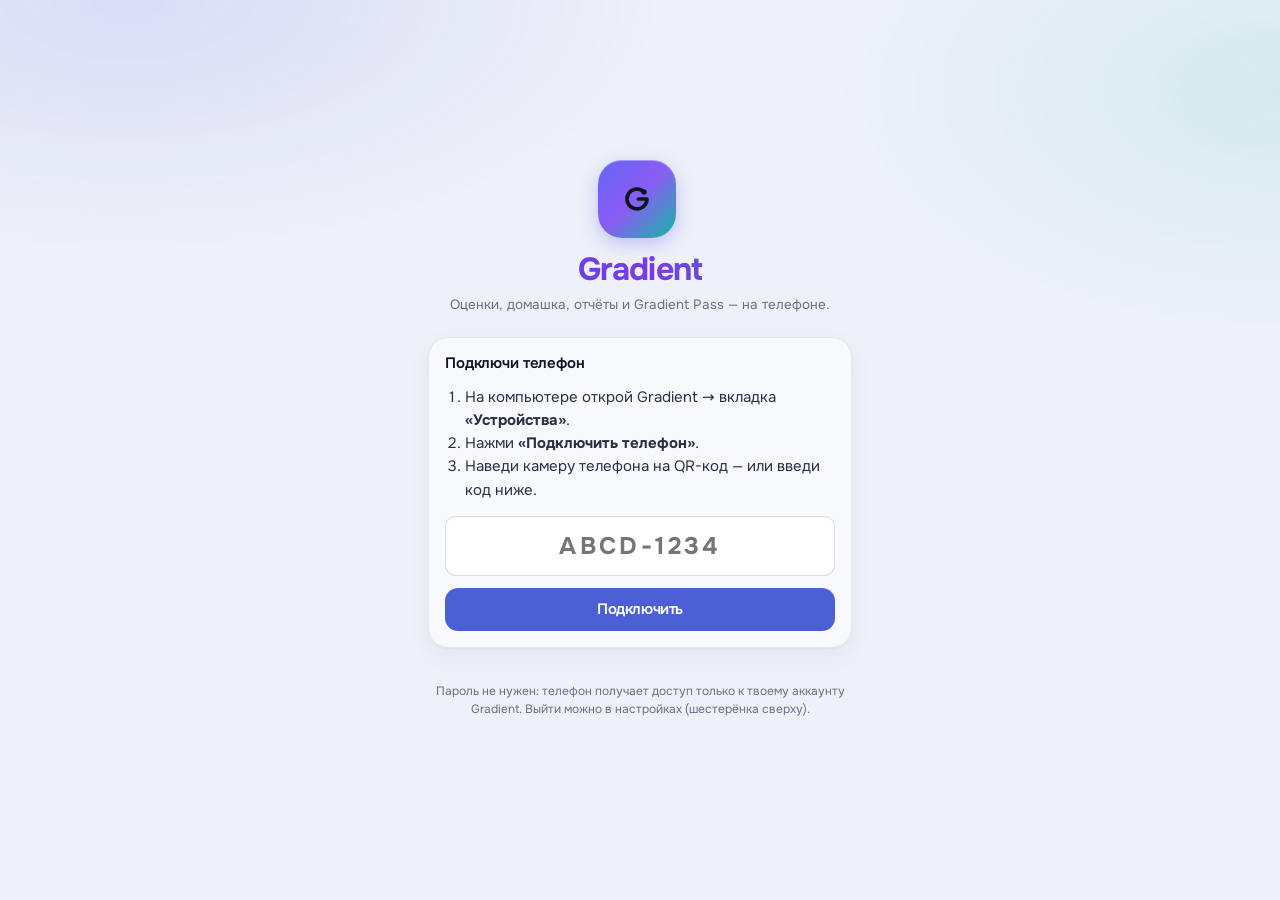
==== index.html @ b08bed3d "Приложение: вкладка Pass вместо «Здоровья», настройки под шестерёнкой Co-Authored-By: Claude Opus 5." ====
<!doctype html>
<html lang="ru">
<head>
<meta charset="utf-8">
<meta name="viewport" content="width=device-width, initial-scale=1, viewport-fit=cover">
<title>Gradient</title>
<meta name="description" content="Оценки, домашка, отчёты и Gradient Pass из Электронного дневника СПб">
<meta name="theme-color" content="#EEF1F8" media="(prefers-color-scheme: light)">
<meta name="theme-color" content="#05060B" media="(prefers-color-scheme: dark)">
<meta name="apple-mobile-web-app-capable" content="yes">
<meta name="mobile-web-app-capable" content="yes">
<meta name="apple-mobile-web-app-status-bar-style" content="black-translucent">
<meta name="apple-mobile-web-app-title" content="Gradient">
<link rel="manifest" href="manifest.webmanifest">
<link rel="apple-touch-icon" href="icons/apple-touch-icon.png">
<link rel="icon" type="image/png" href="icons/favicon64.png">
<link rel="stylesheet" href="shared/ui.css?v=202610152100">
<link rel="stylesheet" href="shared/pass.css?v=202610152100">
<link rel="stylesheet" href="app/web.css?v=202610152100">
<script>window.PMG_WEB_VERSION = '202610152100';</script>
</head>
<body class="pmg-page web-body">
<div id="app"><div style="min-height:100vh;display:grid;place-items:center;font-family:system-ui;color:#8A90A6">Gradient…</div></div>
<script src="app/shim.js?v=202610152100"></script>
<script src="shared/config.js?v=202610152100"></script>
<script src="shared/calc.js?v=202610152100"></script>
<script src="shared/homework.js?v=202610152100"></script>
<script src="shared/charts.js?v=202610152100"></script>
<script src="shared/season.js?v=202610152100"></script>
<script src="shared/gfx.js?v=202610152100"></script>
<script src="shared/ui.js?v=202610152100"></script>
<script src="shared/pass.js?v=202610152100"></script>
<script src="shared/net.js?v=202610152100"></script>
<script src="shared/cloud.js?v=202610152100"></script>
<script src="shared/health.js?v=202610152100"></script>
<script src="shared/ownhw.js?v=202610152100"></script>
<script src="shared/report.js?v=202610152100"></script>
<script src="shared/engine.js?v=202610152100"></script>
<script src="shared/game.js?v=202610152100"></script>
<script src="app/web.js?v=202610152100"></script>
</body>
</html>
---- shared/ui.css ----
/* Gradient: строгий интерфейс с матовым стеклом поверх дневника. */
:host, .pmg-page {
  --tint: rgba(10, 14, 28, .42);
  --glow-1: rgba(92, 108, 235, .38);
  --glow-2: rgba(32, 178, 170, .26);
  --glass: rgba(250, 251, 255, .74);
  --glass-2: rgba(255, 255, 255, .58);
  --glass-3: rgba(255, 255, 255, .94);
  --stroke: rgba(255, 255, 255, .7);
  --hair: rgba(15, 20, 40, .08);
  --hair-2: rgba(15, 20, 40, .14);
  --ink: #0E1222;
  --ink-2: #2A3042;
  --soft: #687086;
  --accent: #4C5FD5;
  --accent-soft: rgba(76, 95, 213, .12);
  --on-accent: #FFFFFF;
  --m5: #12976A;
  --m4: #3767D9;
  --m3: #C47A10;
  --m2: #D9414A;
  --ill: #7C5CE0;
  --ok: #1597A6;
  --unk: #D9414A;
  --shadow: 0 40px 100px rgba(8, 12, 30, .35), 0 1px 0 rgba(255, 255, 255, .6) inset;
  --card-shadow: 0 1px 2px rgba(15, 20, 40, .04), 0 8px 24px rgba(15, 20, 40, .05);
  --sans: "PMG Onest", "Segoe UI", system-ui, sans-serif;
  --brand: linear-gradient(135deg, #6366F1 0%, #8B5CF6 48%, #14B8A6 100%);
  --brand-text: linear-gradient(100deg, #4F46E5, #7C3AED 55%, #0D9488);
  --menu-bg: #FFFFFF;
  --fx-1: rgba(99, 102, 241, .26);
  --fx-2: rgba(20, 184, 166, .20);
  --fx-spot: rgba(139, 92, 246, .10);
  --glare: rgba(99, 102, 241, .09);
  --glyph: rgba(76, 95, 213, .13);
  --lift-shadow: 0 14px 34px rgba(15, 20, 40, .10);
  color-scheme: light;
}
:host { all: initial; }
:host([data-theme="dark"]), .pmg-page[data-theme="dark"] {
    --tint: rgba(2, 3, 8, .72);
    --glow-1: rgba(99, 102, 241, .22);
    --glow-2: rgba(20, 184, 166, .12);
    --glass: rgba(10, 12, 19, .9);
    --glass-2: rgba(255, 255, 255, .035);
    --glass-3: rgba(255, 255, 255, .075);
    --stroke: rgba(255, 255, 255, .08);
    --hair: rgba(255, 255, 255, .065);
    --hair-2: rgba(255, 255, 255, .12);
    --ink: #F3F4FA;
    --ink-2: #CDD1DE;
    --soft: #8A90A6;
    --accent: #8E98FF;
    --accent-soft: rgba(142, 152, 255, .14);
    --on-accent: #0B0D16;
    --m5: #45D49D;
    --m4: #82A5FF;
    --m3: #F0B04A;
    --m2: #FF6F77;
    --ill: #A992FF;
    --ok: #4CC9D6;
    --unk: #FF6F77;
    --shadow: 0 40px 100px rgba(0, 0, 0, .7), 0 1px 0 rgba(255, 255, 255, .05) inset;
    --card-shadow: none;
    --brand-text: linear-gradient(100deg, #A5B4FC, #C4B5FD 55%, #5EEAD4);
    --menu-bg: #141824;
    --fx-1: rgba(99, 102, 241, .22);
    --fx-2: rgba(20, 184, 166, .13);
    --fx-spot: rgba(142, 152, 255, .09);
    --glare: rgba(255, 255, 255, .06);
    --glyph: rgba(165, 175, 255, .10);
    --lift-shadow: 0 14px 34px rgba(0, 0, 0, .45);
    color-scheme: dark;
}
@media (prefers-color-scheme: dark) {
  :host(:not([data-theme="light"])), .pmg-page:not([data-theme="light"]) {
    --tint: rgba(2, 3, 8, .72);
    --glow-1: rgba(99, 102, 241, .22);
    --glow-2: rgba(20, 184, 166, .12);
    --glass: rgba(10, 12, 19, .9);
    --glass-2: rgba(255, 255, 255, .035);
    --glass-3: rgba(255, 255, 255, .075);
    --stroke: rgba(255, 255, 255, .08);
    --hair: rgba(255, 255, 255, .065);
    --hair-2: rgba(255, 255, 255, .12);
    --ink: #F3F4FA;
    --ink-2: #CDD1DE;
    --soft: #8A90A6;
    --accent: #8E98FF;
    --accent-soft: rgba(142, 152, 255, .14);
    --on-accent: #0B0D16;
    --m5: #45D49D;
    --m4: #82A5FF;
    --m3: #F0B04A;
    --m2: #FF6F77;
    --ill: #A992FF;
    --ok: #4CC9D6;
    --unk: #FF6F77;
    --shadow: 0 40px 100px rgba(0, 0, 0, .7), 0 1px 0 rgba(255, 255, 255, .05) inset;
    --card-shadow: none;
    --brand-text: linear-gradient(100deg, #A5B4FC, #C4B5FD 55%, #5EEAD4);
    --menu-bg: #141824;
    --fx-1: rgba(99, 102, 241, .22);
    --fx-2: rgba(20, 184, 166, .13);
    --fx-spot: rgba(142, 152, 255, .09);
    --glare: rgba(255, 255, 255, .06);
    --glyph: rgba(165, 175, 255, .10);
    --lift-shadow: 0 14px 34px rgba(0, 0, 0, .45);
    color-scheme: dark;
  }
}

* { box-sizing: border-box; }
button, select, input { font: inherit; color: inherit; }
button { cursor: pointer; }
:focus-visible { outline: 2px solid var(--accent); outline-offset: 2px; border-radius: 8px; }
.sr { position: absolute; width: 1px; height: 1px; overflow: hidden; clip: rect(0 0 0 0); }

/* ---------- Кнопка в углу ---------- */
.launcher {
  position: fixed; right: 24px; bottom: 24px; z-index: 2;
  display: flex; align-items: center; gap: 10px;
  padding: 6px 16px 6px 6px; border: 1px solid var(--stroke); border-radius: 999px;
  background: var(--glass); color: var(--ink);
  -webkit-backdrop-filter: blur(20px) saturate(180%); backdrop-filter: blur(20px) saturate(180%);
  font: 600 14px/1 var(--sans); letter-spacing: -.01em;
  box-shadow: 0 10px 30px rgba(8, 12, 30, .18);
  transition: transform .2s ease, box-shadow .2s ease;
}
.launcher:hover { transform: translateY(-2px); box-shadow: 0 16px 40px rgba(8, 12, 30, .24); }
.launcher-mark {
  width: 34px; height: 34px; display: grid; place-items: center; border-radius: 50%;
  background: var(--brand); color: #fff;
}
.launcher-avg { font-variant-numeric: tabular-nums; color: var(--soft); font-weight: 600; }
.launcher-avg:empty { display: none; }
.launcher-badge {
  position: absolute; top: -5px; left: 26px; min-width: 20px; height: 20px; padding: 0 6px;
  border-radius: 10px; background: var(--m2); color: #fff; font: 700 11px/20px var(--sans); text-align: center;
  box-shadow: 0 0 0 2px var(--glass-3);
}
.launcher-badge[hidden] { display: none; }

/* ---------- Панель справа на сайте ---------- */
.launcher.hide { opacity: 0; pointer-events: none; transform: translateY(10px); }
.panel {
  display: flex; flex-direction: column; overflow: hidden;
  color: var(--ink-2); font: 400 14.5px/1.5 var(--sans);
  font-variant-numeric: tabular-nums;
}
.panel[hidden] { display: none; }
.panel.drawer {
  position: fixed; top: 10px; right: 10px; bottom: 10px; z-index: 3;
  width: min(560px, calc(100vw - 20px));
  border-radius: 22px; border: 1px solid var(--stroke);
  background: var(--glass);
  -webkit-backdrop-filter: blur(36px) saturate(180%); backdrop-filter: blur(36px) saturate(180%);
  box-shadow: var(--shadow);
  animation: slide .32s cubic-bezier(.2, .8, .2, 1) both;
}
@keyframes slide { from { opacity: 0; transform: translateX(30px); } }
@keyframes fade { from { opacity: 0; } }

/* ---------- Отдельная вкладка ---------- */
body.pmg-page {
  margin: 0; min-height: 100vh;
  background: var(--page-bg, #EEF1F8);
  background-attachment: fixed;
  font-family: var(--sans);
}
body.pmg-page[data-theme="dark"] { --page-bg: #05060B; }
@media (prefers-color-scheme: dark) { body.pmg-page:not([data-theme="light"]) { --page-bg: #05060B; } }
.panel.page {
  height: 100vh; max-width: 1360px; margin: 0 auto;
  border-left: 1px solid var(--hair); border-right: 1px solid var(--hair);
  background: var(--glass);
  -webkit-backdrop-filter: blur(30px) saturate(170%); backdrop-filter: blur(30px) saturate(170%);
}

.head {
  display: flex; align-items: center; justify-content: space-between; gap: 16px;
  padding: 16px 22px; border-bottom: 1px solid var(--hair);
}
.brand { display: flex; align-items: center; gap: 12px; min-width: 0; }
.brand-mark {
  width: 36px; height: 36px; flex: none; display: grid; place-items: center; border-radius: 11px;
  background: var(--brand); color: #fff;
  box-shadow: 0 6px 18px rgba(99, 102, 241, .35), inset 0 1px 0 rgba(255, 255, 255, .35);
}
.brand-name { font: 700 17px/1.2 var(--sans); letter-spacing: -.02em; background: var(--brand-text); -webkit-background-clip: text; background-clip: text; color: transparent; }
.who { font-size: 12.5px; color: var(--soft); white-space: nowrap; overflow: hidden; text-overflow: ellipsis; }
.school::before { content: ", "; }
.school:empty::before { content: ""; }
.head-tools { display: flex; align-items: center; gap: 6px; }
.period select {
  appearance: none; padding: 8px 32px 8px 14px; border: 1px solid var(--hair-2); border-radius: 10px;
  background: var(--glass-2) url("data:image/svg+xml,%3Csvg xmlns='http://www.w3.org/2000/svg' width='12' height='12'%3E%3Cpath d='M2 4l4 4 4-4' fill='none' stroke='%23878EA3' stroke-width='1.6'/%3E%3C/svg%3E") no-repeat right 11px center;
  font-size: 13.5px; font-weight: 500; color: var(--ink-2);
}
.period select option, .subj-select select option { background: var(--menu-bg); color: var(--ink); }
select, input[type=date] { color-scheme: inherit; }
.icon-btn {
  width: 36px; height: 36px; display: grid; place-items: center; border: 1px solid transparent; border-radius: 10px;
  background: none; color: var(--soft); transition: background .15s, color .15s;
}
.icon-btn:hover { background: var(--glass-2); border-color: var(--hair); color: var(--ink); }
.icon-btn.spin svg { animation: spin 1s linear infinite; }
@keyframes spin { to { transform: rotate(360deg); } }

.layout { flex: 1; display: grid; grid-template-columns: 196px 1fr; min-height: 0; }
.tabs { display: flex; flex-direction: column; gap: 2px; padding: 18px 12px; border-right: 1px solid var(--hair); }
.drawer .layout { grid-template-columns: 1fr; grid-template-rows: auto 1fr; }
.drawer .tabs { flex-direction: row; flex-wrap: wrap; gap: 3px; padding: 8px 10px; border-right: 0; border-bottom: 1px solid var(--hair); }
.drawer .tabs::-webkit-scrollbar { display: none; }
.drawer .tab { flex: 1 1 auto; white-space: nowrap; padding: 7px 6px; font-size: 13px; text-align: center; }
.drawer .head { padding: 14px 14px 12px 16px; }
.drawer .brand-mark { width: 32px; height: 32px; border-radius: 10px; }
.tab {
  text-align: left; padding: 9px 14px; border: 1px solid transparent; border-radius: 10px; background: none;
  font-size: 14px; font-weight: 500; color: var(--soft); transition: color .15s, background .15s;
}
.tab:hover { color: var(--ink); background: var(--glass-2); }
.tab.on { color: var(--ink); font-weight: 600; }

.sheet { position: relative; overflow: auto; padding: 28px 32px 44px; outline: none; container: sheet / inline-size; }
.drawer .sheet { padding: 18px 18px 30px; }

h2 { font: 600 15px/1.3 var(--sans); color: var(--ink); margin: 0 0 14px; letter-spacing: -.01em; }
h3 { font: 600 14px/1.3 var(--sans); color: var(--ink); margin: 0 0 12px; letter-spacing: -.01em; }
section { margin-bottom: 22px; }
p { margin: 0 0 8px; }
.lead { font-size: 16px; color: var(--ink-2); }
.muted { color: var(--soft); font-size: 13.5px; }
.err { color: var(--m2); }
.ok { color: var(--m5); font-weight: 600; }
.two { display: grid; grid-template-columns: 1fr 1fr; gap: 22px; }
.two > section, .card, .chart-box, .subj-table-wrap {
  background: var(--glass-2); border: 1px solid var(--hair); border-radius: 18px; padding: 20px 22px;
  box-shadow: var(--card-shadow);
}
.link { border: 0; background: none; padding: 0; color: var(--accent); font-weight: 600; }
.link:hover { text-decoration: underline; text-underline-offset: 3px; }
.btn { padding: 9px 16px; border: 1px solid var(--hair-2); border-radius: 10px; background: var(--glass-3); font-weight: 600; }

/* Оценки: плитки с мягкой подложкой */
.mark {
  display: inline-grid; place-items: center; width: 28px; height: 28px; flex: none;
  border-radius: 8px; font: 600 14px/1 var(--sans); margin-right: 6px;
}
.mark.sm { width: 22px; height: 22px; font-size: 12px; border-radius: 6px; margin: 0; }
.m5 { color: var(--m5); } .m4 { color: var(--m4); } .m3 { color: var(--m3); } .m2 { color: var(--m2); } .m0 { color: var(--soft); }
.mark.m5 { background: color-mix(in srgb, var(--m5) 14%, transparent); }
.mark.m4 { background: color-mix(in srgb, var(--m4) 14%, transparent); }
.mark.m3 { background: color-mix(in srgb, var(--m3) 16%, transparent); }
.mark.m2 { background: color-mix(in srgb, var(--m2) 14%, transparent); }
.mark.m0 { background: var(--hair); }
.mark.ghost { background: none; box-shadow: inset 0 0 0 1.5px currentColor; opacity: .55; }
.mark.pop { animation: pop .35s cubic-bezier(.3, 1.6, .5, 1) both; }
@keyframes pop { from { transform: scale(.5); opacity: 0; } }

/* ---------- Сводка ---------- */
.hero {
  display: grid; grid-template-columns: auto 1fr auto; gap: 34px; align-items: center;
  padding: 22px 26px; margin-bottom: 22px; border-radius: 22px; border: 1px solid var(--stroke);
  background:
    radial-gradient(120% 140% at 0% 0%, var(--accent-soft), transparent 60%),
    var(--glass-2);
  box-shadow: var(--card-shadow);
}
.gauge-wrap { position: relative; width: 236px; height: 150px; }
.gauge { width: 100%; height: auto; display: block; overflow: visible; }
.g-track { fill: none; stroke: var(--hair-2); stroke-width: 12; stroke-linecap: round; }
.g-arc { fill: none; stroke-width: 12; stroke-linecap: round; stroke-dashoffset: var(--off); }
.gauge.anim .g-arc { animation: gauge 1.1s cubic-bezier(.25, .8, .25, 1) both; }
@keyframes gauge { from { stroke-dashoffset: var(--len); } }
.g-tick { font: 500 11px var(--sans); fill: var(--soft); }
.hero-avg {
  position: absolute; left: 0; right: 0; bottom: 18px; text-align: center;
  font: 600 52px/1 var(--sans); letter-spacing: -.035em; color: var(--ink);
}
.hero-cap { position: absolute; left: 0; right: 0; bottom: 0; text-align: center; font-size: 12px; color: var(--soft); }
.hero-text p { margin-bottom: 4px; color: var(--soft); }
.hero-text .lead { color: var(--ink); font-weight: 500; }
.forecast { display: flex; flex-wrap: wrap; align-items: center; gap: 4px; font-size: 13.5px; margin-top: 12px !important; }
.times { margin-right: 12px; color: var(--ink-2); font-weight: 600; }
.fc { white-space: nowrap; display: inline-flex; align-items: center; }
.facts { display: flex; flex-direction: column; gap: 10px; }
.fact {
  display: flex; align-items: baseline; gap: 10px; padding: 12px 16px; min-width: 220px;
  border: 1px solid var(--hair); border-radius: 14px; background: var(--glass-3); text-align: left;
  transition: border-color .15s, transform .15s;
}
.fact:hover { border-color: var(--accent); transform: translateY(-1px); }
.fact b { font: 600 24px/1 var(--sans); color: var(--ink); letter-spacing: -.02em; }
.fact span { font-size: 13px; color: var(--soft); }
.fact span:only-child { font-size: 13.5px; color: var(--accent); font-weight: 600; padding: 5px 0; }

.tips { list-style: none; margin: 0; padding: 0; }
.tips li { padding: 10px 0 10px 18px; position: relative; border-bottom: 1px solid var(--hair); font-size: 14px; }
.tips li:last-child { border-bottom: 0; }
.tips li::before { content: ""; position: absolute; left: 0; top: 18px; width: 7px; height: 7px; border-radius: 50%; }
.tip-up::before { background: var(--m5); box-shadow: 0 0 0 4px color-mix(in srgb, var(--m5) 18%, transparent); }
.tip-risk::before { background: var(--m2); box-shadow: 0 0 0 4px color-mix(in srgb, var(--m2) 18%, transparent); }
.tip-few::before { background: var(--m3); box-shadow: 0 0 0 4px color-mix(in srgb, var(--m3) 18%, transparent); }

.fresh { list-style: none; margin: 0; padding: 0; display: grid; gap: 10px; }
.fresh li { display: flex; align-items: center; gap: 6px; }
.fresh small, .mark-list small { display: block; color: var(--soft); font-size: 12px; }

.subj-table {
  display: flex; flex-direction: column;
  background: var(--glass-2); border: 1px solid var(--hair); border-radius: 18px; padding: 6px; box-shadow: var(--card-shadow);
}
.subj-row {
  display: grid; grid-template-columns: minmax(160px, 1.3fr) 2fr 44px 22px 104px; align-items: center; gap: 16px;
  padding: 9px 14px; border: 0; border-radius: 12px; background: none; text-align: left;
  transition: background .15s;
}
.subj-row + .subj-row { box-shadow: 0 -1px 0 var(--hair); }
.subj-row:hover { background: var(--glass-3); box-shadow: none; }
.subj-row:hover + .subj-row { box-shadow: none; }
.subj-name { font-weight: 500; color: var(--ink); }
.strip { display: flex; gap: 4px; flex-wrap: wrap; }
.trend { font-size: 16px; text-align: center; color: var(--soft); }
.trend.up { color: var(--m5); }
.trend.down { color: var(--m2); }
.will { display: flex; align-items: center; gap: 8px; justify-content: flex-end; font-size: 12.5px; color: var(--soft); }
.will .mark { margin: 0; }

.settings { padding-top: 6px; margin-top: 10px; }
.seg-ctl { display: inline-flex; flex-wrap: wrap; align-items: center; gap: 4px; margin-bottom: 10px; }
.seg-ctl > span { margin-right: 8px; color: var(--soft); font-size: 13.5px; }
.seg-ctl button {
  min-width: 42px; padding: 6px 14px; border: 1px solid var(--hair); border-radius: 10px; background: var(--glass-2);
  font-weight: 600; font-size: 13.5px; color: var(--soft); transition: all .15s;
}
.seg-ctl button:hover { color: var(--ink); }
.seg-ctl button.on { color: var(--on-accent); background: var(--accent); border-color: transparent; box-shadow: 0 4px 12px color-mix(in srgb, var(--accent) 35%, transparent); }

/* Кольца */
.ring { color: var(--soft); flex: none; }
.ring.m5 { color: var(--m5); } .ring.m4 { color: var(--m4); } .ring.m3 { color: var(--m3); } .ring.m2 { color: var(--m2); }
.ring-track { fill: none; stroke: var(--hair-2); stroke-width: 4; }
.ring-arc { fill: none; stroke: currentColor; stroke-width: 4; stroke-linecap: round; stroke-dashoffset: var(--off); animation: ring .9s cubic-bezier(.3, .7, .2, 1) both; }
.ring-text { font-family: var(--sans); font-weight: 600; fill: var(--ink); letter-spacing: -.02em; }
@keyframes ring { from { stroke-dashoffset: var(--c); } }

/* ---------- Предметы ---------- */
.subj-layout { display: grid; grid-template-columns: 236px 1fr; gap: 24px; }
.subj-list {
  display: flex; flex-direction: column; gap: 1px; position: sticky; top: 0; align-self: start;
  background: var(--glass-2); border: 1px solid var(--hair); border-radius: 18px; padding: 6px; box-shadow: var(--card-shadow);
}
.subj-item { display: flex; justify-content: space-between; align-items: center; gap: 8px; padding: 8px 12px; border: 0; border-radius: 10px; background: none; text-align: left; font-size: 13.5px; color: var(--ink-2); }
.subj-item:hover { background: var(--glass-3); }
.subj-item.on { background: var(--accent); color: var(--on-accent); font-weight: 600; }
.subj-item b { font-weight: 600; font-size: 13px; }
.subj-item.on b { color: var(--on-accent); }
.detail-head { display: flex; align-items: center; gap: 18px; margin-bottom: 20px; }
.detail-head p { display: flex; align-items: center; gap: 6px; color: var(--soft); flex-wrap: wrap; margin: 0; }
.detail-title { font-size: 24px; margin: 0 0 6px; letter-spacing: -.02em; }
.chart-box { margin-bottom: 22px; padding-bottom: 10px; }

.line-chart { width: 100%; height: auto; display: block; overflow: visible; }
.line-chart .grid { stroke: var(--hair); stroke-width: 1; }
.line-chart .axis { font: 500 12px var(--sans); fill: var(--soft); }
.line-chart .bound { stroke: var(--soft); stroke-width: 1; stroke-dasharray: 2 5; opacity: .55; }
.line-chart .bound-label { font: 500 11px var(--sans); fill: var(--soft); }
.line-chart .area { fill: url(#pmg-area); animation: fade .8s ease .4s both; }
.line-chart .area-top { stop-color: var(--accent); stop-opacity: .22; }
.line-chart .area-bot { stop-color: var(--accent); stop-opacity: 0; }
.line-chart .dot { stroke: var(--glass-3); stroke-width: 2; animation: fade .3s ease both .7s; }
.line-chart .dot.m5 { fill: var(--m5); } .line-chart .dot.m4 { fill: var(--m4); } .line-chart .dot.m3 { fill: var(--m3); } .line-chart .dot.m2 { fill: var(--m2); }
.line-chart .dot.hyp { fill: none; stroke-width: 2; animation: none; }
.line-chart .dot.hyp.m5 { stroke: var(--m5); } .line-chart .dot.hyp.m4 { stroke: var(--m4); } .line-chart .dot.hyp.m3 { stroke: var(--m3); } .line-chart .dot.hyp.m2 { stroke: var(--m2); }
.line-chart .pen { fill: none; stroke: var(--accent); stroke-width: 2.4; stroke-linecap: round; stroke-linejoin: round; stroke-dasharray: 1; animation: draw 1.1s ease-in-out both; }
.line-chart .pen.hyp { stroke-dasharray: 5 5; animation: none; opacity: .75; }
.line-chart .pen-end { fill: var(--accent); stroke: var(--glass-3); stroke-width: 3; }
.line-chart .hit { fill: transparent; }
.line-chart .hit:hover { fill: color-mix(in srgb, var(--accent) 8%, transparent); }
@keyframes draw { from { stroke-dashoffset: 1; } to { stroke-dashoffset: 0; } }

.calc-list { list-style: none; padding: 0; margin: 0; display: grid; gap: 8px; }
.calc-list li { display: flex; align-items: center; font-size: 14px; }
.calc-list .or { color: var(--soft); font-size: 12px; padding-left: 4px; }
.add-row { display: flex; gap: 8px; margin-bottom: 14px; }
.add {
  width: 52px; height: 40px; border: 1px solid var(--hair-2); border-radius: 12px; background: var(--glass-3);
  font: 600 15px/1 var(--sans); transition: transform .1s, border-color .15s;
}
.add:hover { border-color: currentColor; }
.add:active { transform: scale(.94); }
.hyp-marks { display: flex; flex-wrap: wrap; align-items: center; gap: 4px; margin-bottom: 12px; }
.mark.hypo { border: 0; cursor: pointer; box-shadow: inset 0 0 0 1.5px currentColor; background: none; animation: pop .3s cubic-bezier(.3, 1.6, .5, 1) both; }
.mark.hypo:hover { opacity: .5; }
.whatif-res { display: flex; align-items: center; gap: 6px; flex-wrap: wrap; font-size: 14.5px; }
.whatif-res b { font: 600 26px/1 var(--sans); color: var(--ink); letter-spacing: -.02em; margin: 0 2px; }

.dist { display: grid; gap: 10px; }
.dist-row, .hbar { display: grid; grid-template-columns: 34px 1fr 30px; align-items: center; gap: 10px; }
.hbar { grid-template-columns: minmax(120px, 190px) 1fr 28px; font-size: 13.5px; }
.hbar-name { white-space: nowrap; overflow: hidden; text-overflow: ellipsis; }
.dist-track { height: 10px; background: var(--hair); border-radius: 6px; overflow: hidden; }
.dist-bar { display: block; height: 100%; width: var(--w); border-radius: 6px; transform-origin: left; animation: grow .8s cubic-bezier(.2, .8, .2, 1) both; animation-delay: var(--d); }
.dist-bar.m5 { background: var(--m5); } .dist-bar.m4 { background: var(--m4); } .dist-bar.m3 { background: var(--m3); } .dist-bar.m2 { background: var(--m2); }
.dist-bar.r-bar { background: linear-gradient(90deg, color-mix(in srgb, var(--accent) 60%, transparent), var(--accent)); }
.dist-n { font-weight: 600; text-align: right; color: var(--ink); }
@keyframes grow { from { transform: scaleX(0); } }

.mark-list { list-style: none; margin: 0; padding: 0; max-height: 300px; overflow: auto; }
.mark-list li { display: grid; grid-template-columns: 36px 1fr auto; align-items: center; padding: 7px 0; border-bottom: 1px solid var(--hair); font-size: 13.5px; }
.mark-list li:last-child { border-bottom: 0; }
.mark-list time { color: var(--soft); font-size: 12.5px; }

/* ---------- Домашка ---------- */
.hw-top { display: flex; justify-content: space-between; align-items: baseline; gap: 12px; margin-bottom: 20px; }
.hw-day h2 { display: flex; align-items: center; gap: 10px; }
.hw-day.soon h2::before { content: ""; width: 8px; height: 8px; border-radius: 50%; background: var(--accent); box-shadow: 0 0 0 4px var(--accent-soft); }
.hw-day.past { opacity: .55; }
.all-done { font-size: 12px; font-weight: 600; color: var(--m5); padding: 3px 10px; border-radius: 999px; background: color-mix(in srgb, var(--m5) 14%, transparent); }
.hw-list { display: grid; gap: 8px; }
.hw {
  display: grid; grid-template-columns: 24px 1fr auto; gap: 12px; align-items: start; padding: 14px 16px;
  background: var(--glass-2); border: 1px solid var(--hair); border-radius: 16px; box-shadow: var(--card-shadow);
  transition: border-color .15s, background .15s;
}
.hw:hover { border-color: var(--hair-2); }
.hw.compact { box-shadow: none; background: var(--glass-3); grid-template-columns: 24px 1fr; }
.hw-check { position: relative; cursor: pointer; padding-top: 1px; }
.hw-check input { position: absolute; opacity: 0; width: 1px; height: 1px; }
.check { display: block; width: 22px; height: 22px; border: 1.5px solid var(--hair-2); border-radius: 7px; position: relative; background: var(--glass-3); transition: background .15s, border-color .15s; }
.hw-check input:focus-visible + .check { outline: 2px solid var(--accent); outline-offset: 2px; }
.hw.done .check { background: var(--m5); border-color: var(--m5); }
.hw.done .check::after { content: ""; position: absolute; left: 6.5px; top: 2.5px; width: 5px; height: 10px; border: solid #fff; border-width: 0 2px 2px 0; transform: rotate(45deg); animation: pop .25s ease both; }
.hw-body b { display: block; color: var(--ink); font-weight: 600; margin-bottom: 2px; }
.hw-text { display: block; overflow-wrap: anywhere; }
.hw.done .hw-text { text-decoration: line-through; color: var(--soft); }
.hw-body small { display: block; color: var(--soft); font-size: 12px; margin-top: 6px; }
.hw-text a { color: var(--accent); }
.files { display: flex; flex-wrap: wrap; gap: 6px; margin-top: 8px; }
.file { font-size: 12px; padding: 3px 10px; border: 1px solid var(--hair); border-radius: 8px; background: var(--glass-3); }

/* ---------- Пропуски ---------- */
.abs-hero {
  padding: 22px 26px; border-radius: 22px; border: 1px solid var(--stroke);
  background: radial-gradient(120% 140% at 0% 0%, var(--accent-soft), transparent 60%), var(--glass-2);
  box-shadow: var(--card-shadow);
}
.big { font: 600 44px/1 var(--sans); color: var(--ink); letter-spacing: -.03em; margin-right: 6px; }
.stacked { display: flex; height: 12px; border-radius: 6px; overflow: hidden; gap: 3px; margin: 18px 0 12px; }
.seg { width: var(--w); border-radius: 3px; transform-origin: left; animation: grow .8s cubic-bezier(.2, .8, .2, 1) both; animation-delay: var(--d); }
.r-ill { background: var(--ill); } .r-ok { background: var(--ok); } .r-unk { background: var(--unk); } .r-other { background: var(--soft); }
.legend { display: flex; flex-wrap: wrap; gap: 20px; font-size: 13px; color: var(--soft); }
.legend b { color: var(--ink); }
.sw { display: inline-block; width: 8px; height: 8px; border-radius: 50%; margin-right: 7px; vertical-align: 1px; }
.hbars { display: grid; gap: 9px; }
.abs-days { list-style: none; margin: 0; padding: 0; max-height: 440px; overflow: auto; }
.abs-days li { display: grid; grid-template-columns: 56px 1fr auto; gap: 12px; align-items: start; padding: 10px 0; border-bottom: 1px solid var(--hair); font-size: 13.5px; }
.abs-days li:last-child { border-bottom: 0; }
.abs-days time { font-weight: 600; color: var(--ink); }
.abs-days small { display: block; color: var(--soft); font-size: 12px; }
.reason { font-style: normal; font-size: 11.5px; font-weight: 600; padding: 3px 9px; border-radius: 999px; white-space: nowrap; background: none; }
.reason.r-ill { color: var(--ill); background: color-mix(in srgb, var(--ill) 14%, transparent); }
.reason.r-ok { color: var(--ok); background: color-mix(in srgb, var(--ok) 14%, transparent); }
.reason.r-unk { color: var(--unk); background: color-mix(in srgb, var(--unk) 14%, transparent); }

/* ---------- Итоговые ---------- */
.table-wrap { overflow: auto; background: var(--glass-2); border: 1px solid var(--hair); border-radius: 18px; box-shadow: var(--card-shadow); }
.finals { border-collapse: collapse; width: 100%; font-size: 13.5px; }
.finals th, .finals td { padding: 8px 12px; border-bottom: 1px solid var(--hair); text-align: center; white-space: nowrap; }
.finals tbody tr:last-child > * { border-bottom: 0; }
.finals tbody tr:hover > * { background: var(--glass-3); }
.finals th[scope="row"] { text-align: left; font-weight: 500; color: var(--ink); white-space: normal; min-width: 180px; }
.finals thead th { font-weight: 600; color: var(--soft); font-size: 12px; position: sticky; top: 0; background: var(--glass); -webkit-backdrop-filter: blur(20px); backdrop-filter: blur(20px); }
.finals td.past { opacity: .8; }
.finals thead th.past:first-of-type, .finals td.past { border-left: 0; }
.finals .mark { margin: 0; }
.word { font-size: 12px; color: var(--soft); }

/* ---------- Шапка: статус ---------- */
.brand-text { min-width: 0; }
.who { display: flex; gap: 8px; flex-wrap: wrap; }
.status { color: var(--soft); }
.status::before { content: ""; display: inline-block; width: 6px; height: 6px; border-radius: 50%; background: var(--m5); margin-right: 6px; vertical-align: 1px; }
.status.bad::before { background: var(--m2); }
.drawer .who { font-size: 12px; display: block; }
.drawer .who-name { display: none; }
.drawer .period select { padding: 7px 28px 7px 10px; font-size: 13px; }
.drawer .icon-btn { width: 32px; height: 32px; }
.icon-btn[disabled] { opacity: .3; pointer-events: none; }
.row-btns { display: flex; gap: 10px; justify-content: center; margin-top: 8px; }
.btn.primary { background: var(--accent); color: var(--on-accent); border-color: transparent; text-decoration: none; }
.card { margin-bottom: 18px; }

/* ---------- Мини-домашка и проверочные ---------- */
.hw-mini { list-style: none; margin: 0; padding: 0; }
.hw-mini li { padding: 8px 0; border-bottom: 1px solid var(--hair); font-size: 13.5px; }
.hw-mini li:last-child { border-bottom: 0; }
.hw-mini b { display: block; color: var(--ink); font-weight: 600; }
.hw-mini span { color: var(--ink-2); overflow-wrap: anywhere; }
.hw-mini li.done span { text-decoration: line-through; color: var(--soft); }
.checks { list-style: none; margin: 0; padding: 0; display: grid; gap: 10px; }
.checks li { display: grid; grid-template-columns: 46px 1fr; gap: 12px; align-items: center; font-size: 13.5px; }
.checks small { display: block; color: var(--soft); font-size: 12px; }
.check-date { display: grid; place-items: center; height: 46px; border-radius: 12px; background: var(--accent-soft); color: var(--accent); font-size: 11px; line-height: 1.1; }
.check-date b { font-size: 18px; font-weight: 600; }

/* ---------- Расписание ---------- */
.day-nav { display: flex; align-items: center; gap: 8px; margin-bottom: 16px; }
.day-title { margin: 0; flex: 0 1 auto; font-size: 18px; }
.day-nav .link { margin-left: auto; }
.lessons { list-style: none; margin: 0; padding: 0; display: grid; gap: 8px; }
.lesson {
  display: grid; grid-template-columns: 56px 1fr; gap: 14px; padding: 14px 16px;
  background: var(--glass-2); border: 1px solid var(--hair); border-radius: 16px; box-shadow: var(--card-shadow);
}
.lesson.now { border-color: var(--accent); box-shadow: 0 0 0 3px var(--accent-soft); }
.lesson.over { opacity: .62; }
.l-time { display: flex; flex-direction: column; align-items: flex-start; font-size: 12px; color: var(--soft); line-height: 1.35; }
.l-time b { font-size: 20px; font-weight: 600; color: var(--ink); line-height: 1.1; margin-bottom: 2px; }
.l-head { display: flex; align-items: center; gap: 8px; flex-wrap: wrap; }
.l-head b { color: var(--ink); font-weight: 600; margin-right: 4px; }
.l-head .mark { width: 24px; height: 24px; font-size: 12.5px; margin: 0; }
.pill { font-size: 11px; font-weight: 600; color: var(--accent); background: var(--accent-soft); padding: 2px 8px; border-radius: 999px; }
.l-topic { color: var(--soft); font-size: 13px; margin: 4px 0 0; }
.l-label { display: block; font-size: 11.5px; font-weight: 600; color: var(--soft); margin: 10px 0 4px; }
.l-given p { margin: 0 0 4px; font-size: 13.5px; overflow-wrap: anywhere; }
.l-given small { color: var(--soft); }
.l-hw .hw { padding: 8px 10px; }

/* ---------- Домашка ---------- */
.hw-tools { display: flex; align-items: center; gap: 14px; flex-wrap: wrap; }
.seg-ctl.sm { margin: 0; }
.seg-ctl.sm button { padding: 5px 12px; font-size: 13px; }
.count-pill { font-size: 12px; font-weight: 600; color: var(--soft); background: var(--hair); padding: 2px 9px; border-radius: 999px; }
.tags { display: flex; flex-wrap: wrap; gap: 5px; margin-top: 8px; }
.tag { font-size: 11.5px; font-weight: 600; padding: 2px 9px; border-radius: 999px; background: var(--hair); color: var(--soft); }
.tag.t-check { background: color-mix(in srgb, var(--m2) 14%, transparent); color: var(--m2); }
.tag.t-learn { background: color-mix(in srgb, var(--ill) 14%, transparent); color: var(--ill); }
.tag.t-write { background: color-mix(in srgb, var(--m4) 13%, transparent); color: var(--m4); }
.tag.t-project { background: color-mix(in srgb, var(--m3) 15%, transparent); color: var(--m3); }
.tag.t-oral { background: color-mix(in srgb, var(--ok) 14%, transparent); color: var(--ok); }
.hw-act { display: flex; align-items: center; gap: 10px; }
.link.sm { font-size: 12.5px; font-weight: 500; color: var(--soft); }
.link.sm:hover { color: var(--accent); }
.date-in { padding: 5px 8px; border: 1px solid var(--hair-2); border-radius: 8px; background: var(--glass-3); font-size: 13px; color-scheme: light dark; }

/* ---------- Сравнение с прошлым годом ---------- */
.subj-select { display: none; margin-bottom: 14px; }
.subj-select select { width: 100%; appearance: none; padding: 10px 34px 10px 14px; border: 1px solid var(--hair-2); border-radius: 12px; background: var(--glass-2); font-weight: 600; color: var(--ink); }
.prev-year { display: flex; align-items: center; gap: 12px; flex-wrap: wrap; margin: -6px 0 16px; padding: 10px 14px; border-radius: 14px; background: var(--glass-2); border: 1px solid var(--hair); font-size: 13.5px; color: var(--soft); }
.prev-year .pv { display: inline-flex; align-items: center; gap: 6px; color: var(--ink-2); }
.prev-year .pv .mark { width: 24px; height: 24px; font-size: 12.5px; margin: 0; }
.pv-delta { font-weight: 600; margin-left: auto; }
.cmp { list-style: none; margin: 0; padding: 0; max-height: 320px; overflow: auto; }
.cmp li { display: grid; grid-template-columns: 1fr auto 64px; gap: 10px; align-items: center; padding: 7px 0; border-bottom: 1px solid var(--hair); font-size: 13.5px; }
.cmp li:last-child { border-bottom: 0; }
.link.plain { color: var(--ink-2); font-weight: 500; text-align: left; }
.cmp-marks { display: inline-flex; align-items: center; gap: 6px; color: var(--soft); }
.cmp-marks .mark { margin: 0; width: 24px; height: 24px; font-size: 12.5px; }
.cmp-delta { font-size: 12px; font-weight: 600; text-align: right; color: var(--soft); }
.cmp .better .cmp-delta { color: var(--m5); }
.cmp .worse .cmp-delta { color: var(--m2); }
.years-chart { width: 100%; height: auto; display: block; overflow: visible; margin: 4px 0 8px; }
.years-chart .grid { stroke: var(--hair-2); }
.years-chart .axis { font: 500 12px var(--sans); fill: var(--soft); }
.years-chart .yval { font: 600 13px var(--sans); fill: var(--ink); }
.ybar { fill: color-mix(in srgb, var(--accent) 35%, transparent); transform-box: fill-box; transform-origin: bottom; animation: rise-bar .8s cubic-bezier(.2, .8, .2, 1) both; animation-delay: var(--d); }
.ybar.cur { fill: var(--accent); }
@keyframes rise-bar { from { transform: scaleY(0); } }

/* ---------- Состояния ---------- */
.state { flex: 1; display: grid; place-content: center; text-align: center; gap: 12px; padding: 40px; color: var(--soft); }
.loader { display: flex; gap: 8px; justify-content: center; }
.loader span { width: 10px; height: 10px; border-radius: 50%; background: var(--accent); animation: bounce 1s ease-in-out infinite; }
.loader span:nth-child(2) { animation-delay: .15s; opacity: .7; }
.loader span:nth-child(3) { animation-delay: .3s; opacity: .45; }
@keyframes bounce { 50% { transform: translateY(-8px); } }
.empty { padding: 30px; text-align: center; color: var(--soft); }

.tip {
  position: fixed; z-index: 10; max-width: 280px; padding: 8px 12px; border-radius: 10px;
  background: rgba(14, 18, 34, .88); color: #fff; font: 12.5px/1.45 var(--sans); white-space: pre-line;
  -webkit-backdrop-filter: blur(12px); backdrop-filter: blur(12px);
  pointer-events: none; box-shadow: 0 10px 30px rgba(0, 0, 0, .25);
}
.tip[hidden] { display: none; }

/* Тонкие полосы прокрутки */
.sheet, .mark-list, .abs-days, .table-wrap { scrollbar-width: thin; scrollbar-color: var(--hair-2) transparent; }


/* ---------- Календарь ---------- */
.cal-wrap { display: grid; grid-template-columns: minmax(0, 1.35fr) minmax(0, 1fr); gap: 22px; align-items: start; }
.cal { padding: 18px 18px 14px; margin: 0; }
.cal-head { display: flex; align-items: center; gap: 6px; margin-bottom: 6px; }
.cal-title { margin: 0 4px; font-size: 20px; letter-spacing: -.02em; }
.cal-year { color: var(--soft); font-weight: 500; }
.cal-head .link { margin-left: auto; }
.cal-sum { display: flex; justify-content: space-between; align-items: center; gap: 10px; flex-wrap: wrap; font-size: 13px; color: var(--soft); margin: 0 4px 14px; }
.cal-sum b { color: var(--ink); font-weight: 600; }
.cal-dist { display: inline-flex; gap: 10px; }
.cal-dist span { display: inline-flex; align-items: center; gap: 5px; font-weight: 600; color: var(--ink-2); }
.cal-wd, .cal-grid { display: grid; grid-template-columns: repeat(7, 1fr); gap: 4px; }
.cal-wd span { text-align: center; font-size: 11.5px; font-weight: 600; color: var(--soft); padding-bottom: 6px; }
.cal-wd span:nth-child(n+6) { opacity: .6; }
.cal-grid { position: relative; }
.cal-grid.from-right { animation: cal-in-r .38s cubic-bezier(.2, .8, .2, 1) both; }
.cal-grid.from-left { animation: cal-in-l .38s cubic-bezier(.2, .8, .2, 1) both; }
@keyframes cal-in-r { from { opacity: 0; transform: translateX(28px); } }
@keyframes cal-in-l { from { opacity: 0; transform: translateX(-28px); } }

.cal-cell {
  position: relative; z-index: 1; aspect-ratio: 1 / .92; min-height: 44px;
  display: flex; flex-direction: column; align-items: center; justify-content: center; gap: 5px;
  border: 0; border-radius: 14px; background: none; padding: 0; color: var(--ink-2);
  transition: background .15s, color .15s, transform .15s;
}
.cal-cell.blank { pointer-events: none; }
.cal-cell:hover { background: var(--glass-3); }
.cal-cell:active { transform: scale(.94); }
.cal-num { font-size: 14px; font-weight: 500; line-height: 1; }
.cal-cell.has .cal-num { font-weight: 600; color: var(--ink); }
.cal-cell.weekend .cal-num { color: var(--soft); }
.cal-cell.future .cal-num { opacity: .55; }
.cal-cell.today .cal-num { color: var(--accent); font-weight: 700; }
.cal-cell.today::after { content: ""; position: absolute; inset: 3px; border-radius: 11px; border: 1.5px dashed color-mix(in srgb, var(--accent) 55%, transparent); pointer-events: none; }
.cal-cell.holiday { background: repeating-linear-gradient(135deg, transparent 0 5px, color-mix(in srgb, var(--ok) 10%, transparent) 5px 7px); }
.cal-cell[aria-selected="true"] .cal-num { color: var(--accent); font-weight: 700; }
.cal-dots { display: flex; gap: 3px; height: 6px; align-items: center; }
.dot { display: inline-block; width: 6px; height: 6px; border-radius: 50%; background: currentColor; flex: none; }
.cal-dots .dot { animation: pop .35s cubic-bezier(.3, 1.6, .5, 1) both; }
.more { font-style: normal; font-size: 9.5px; font-weight: 700; color: var(--soft); line-height: 6px; }
.abs-mark, .note-mark { display: inline-block; flex: none; width: 6px; height: 6px; border-radius: 50%; }
.abs-mark { box-shadow: inset 0 0 0 1.5px var(--unk); }
.note-mark { background: var(--m3); border-radius: 1.5px; transform: rotate(45deg) scale(.9); }
.cal-dots .abs-mark:first-child, .cal-dots .note-mark:first-child { margin-left: 0; }
.cal-dots .dot + .abs-mark, .cal-dots .dot + .note-mark, .cal-dots .more + .abs-mark { margin-left: 3px; }
.cal-cell .final-mark { position: absolute; bottom: 6px; display: block; width: 14px; height: 2px; border-radius: 2px; background: var(--accent); }

/* Плавающая подсветка выбранного дня */
.cal-sel {
  position: absolute; left: 0; top: 0; z-index: 0; border-radius: 14px; pointer-events: none; opacity: 0;
  background: var(--accent-soft); box-shadow: inset 0 0 0 1.5px var(--accent), 0 8px 20px color-mix(in srgb, var(--accent) 22%, transparent);
  transition: transform .42s cubic-bezier(.34, 1.45, .55, 1), width .3s ease, height .3s ease, opacity .2s;
}

.cal-legend { display: flex; flex-wrap: wrap; gap: 14px; margin: 14px 4px 2px; font-size: 11.5px; color: var(--soft); }
.cal-legend span { display: inline-flex; align-items: center; gap: 6px; }
.cal-legend .dot { color: var(--accent); }
.cal-legend .final-mark { position: static; width: 14px; height: 2px; border-radius: 2px; background: var(--accent); }
.hol-sw { width: 14px; height: 10px; border-radius: 3px; background: repeating-linear-gradient(135deg, transparent 0 3px, color-mix(in srgb, var(--ok) 35%, transparent) 3px 5px); }

/* Подробности дня */
.cal-details { margin: 0; min-height: 200px; }
.cal-details.swap .cd-inner { animation: cd-in .32s cubic-bezier(.2, .8, .2, 1) both; }
@keyframes cd-in { from { opacity: 0; transform: translateY(8px); } }
.cal-details h2 { font-size: 17px; margin-bottom: 4px; }
.cd-sub { color: var(--soft); font-size: 13px; margin-bottom: 12px; }
.cd-label { font-size: 12px; font-weight: 600; color: var(--soft); margin: 16px 0 8px; }
.cd-list { list-style: none; margin: 0; padding: 0; display: grid; gap: 8px; }
.cd-list li { display: flex; align-items: center; gap: 6px; font-size: 14px; }
.cal-details.swap .cd-list li { animation: cd-in .32s cubic-bezier(.2, .8, .2, 1) both; animation-delay: calc(var(--i, 0) * 40ms); }
.cd-list small { display: block; color: var(--soft); font-size: 12px; }
.word-chip { flex: none; font-size: 11.5px; font-weight: 600; padding: 3px 9px; border-radius: 8px; background: var(--hair); color: var(--ink-2); margin-right: 6px; }
.word-chip.warn { background: color-mix(in srgb, var(--m3) 16%, transparent); color: var(--m3); }
.cd-abs, .cd-hw { font-size: 13.5px; margin: 0; }
.cd-abs .reason { margin-right: 4px; }


/* ---------- Домашка v2 ---------- */
.hw-hero {
  display: grid; grid-template-columns: 56px 1fr auto; gap: 16px; align-items: center;
  padding: 16px 18px; margin-bottom: 14px; border-radius: 20px; border: 1px solid var(--stroke);
  background: radial-gradient(120% 140% at 0% 0%, var(--accent-soft), transparent 60%), var(--glass-2); box-shadow: var(--card-shadow);
}
.hw-hero .lead { margin: 0; font-weight: 500; color: var(--ink); }
.hw-hero .muted { margin: 2px 0 0; }
.hw-left { font-size: 20px; color: var(--accent); }
.hw-ring { width: 56px; height: 56px; }
.hw-ring .ring-track { stroke-width: 5; }
.hw-ring-arc { fill: none; stroke: var(--accent); stroke-width: 5; stroke-linecap: round; stroke-dashoffset: var(--off); transition: stroke-dashoffset .6s cubic-bezier(.3, .8, .2, 1); animation: ring 1s cubic-bezier(.3, .7, .2, 1) both; }

.day-strip {
  position: sticky; top: -18px; z-index: 5; display: flex; gap: 4px; overflow-x: auto; scrollbar-width: none;
  margin: 0 -6px 16px; padding: 8px 6px; border-radius: 16px;
  background: color-mix(in srgb, var(--menu-bg) 88%, transparent); -webkit-backdrop-filter: blur(20px) saturate(160%); backdrop-filter: blur(20px) saturate(160%);
  border: 1px solid var(--hair); box-shadow: 0 6px 20px rgba(8, 12, 30, .06);
}
.day-strip::-webkit-scrollbar { display: none; }
.page .day-strip { top: -28px; }
.strip-sel {
  position: absolute; left: 0; top: 0; z-index: 0; border-radius: 12px; opacity: 0; pointer-events: none;
  background: var(--accent); box-shadow: 0 6px 18px color-mix(in srgb, var(--accent) 35%, transparent);
  transition: transform .45s cubic-bezier(.34, 1.45, .55, 1), width .3s ease, height .3s ease;
}
.ds-day {
  position: relative; z-index: 1; flex: 0 0 auto; min-width: 54px; display: flex; flex-direction: column; align-items: center; gap: 1px;
  padding: 6px 8px 7px; border: 0; border-radius: 12px; background: none; color: var(--ink-2); transition: color .25s;
}
.ds-day:hover { background: var(--glass-3); }
.ds-wd { font-size: 11px; color: var(--soft); transition: color .25s; }
.ds-day b { font-size: 17px; font-weight: 600; line-height: 1.15; }
.ds-n { min-width: 18px; padding: 0 5px; border-radius: 999px; font-size: 10.5px; font-weight: 700; line-height: 16px; background: var(--accent-soft); color: var(--accent); transition: background .25s, color .25s; }
.ds-day.clear .ds-n { background: color-mix(in srgb, var(--m5) 16%, transparent); color: var(--m5); }
.ds-day.late .ds-n, .ds-day.late b { color: var(--m2); }
.ds-day.late .ds-n { background: color-mix(in srgb, var(--m2) 14%, transparent); }
.ds-day.on, .ds-day.on b { color: var(--on-accent); }
.ds-day.on .ds-wd { color: color-mix(in srgb, var(--on-accent) 75%, transparent); }
.ds-day.on .ds-n { background: color-mix(in srgb, var(--on-accent) 22%, transparent); color: var(--on-accent); }
.ds-day.on:hover { background: none; }

.hw-checks { margin-bottom: 18px; }
.hwg { margin-bottom: 22px; scroll-margin-top: 80px; }
.hwg-head { display: grid; grid-template-columns: 1fr auto; align-items: baseline; gap: 2px 12px; margin-bottom: 10px; }
.hwg-head h2 { margin: 0; display: flex; align-items: baseline; gap: 8px; font-size: 16px; }
.hwg-head h2 small { font-size: 13px; font-weight: 500; color: var(--soft); }
.hwg.soon .hwg-head h2::before { content: ""; align-self: center; width: 8px; height: 8px; border-radius: 50%; background: var(--accent); box-shadow: 0 0 0 4px var(--accent-soft); }
.hwg-count { font-size: 12.5px; color: var(--soft); }
.hwg-count b { color: var(--ink); }
.hwg-bar { grid-column: 1 / -1; height: 3px; border-radius: 3px; background: var(--hair); overflow: hidden; margin-top: 6px; }
.hwg-bar i { display: block; height: 100%; border-radius: 3px; background: linear-gradient(90deg, var(--accent), var(--m5)); transition: width .6s cubic-bezier(.3, .8, .2, 1); }
.hwg.past { opacity: .6; }
.hwg-list { display: grid; gap: 8px; }

.hwc {
  position: relative; display: grid; grid-template-columns: 24px 1fr; gap: 14px; align-items: start;
  padding: 14px 16px 12px; border-radius: 16px; background: var(--glass-2); border: 1px solid var(--hair); box-shadow: var(--card-shadow);
  transition: opacity .35s ease, border-color .2s, background .2s;
}
.hwc:hover { border-color: var(--hair-2); background: var(--glass-3); }
.hwc.overdue::before { content: ""; position: absolute; left: -1px; top: 14px; bottom: 14px; width: 3px; border-radius: 3px; background: var(--m2); }
.hwc.done { opacity: .58; }
.hwc.done:hover { opacity: .85; }
.hw-enter .hwc { animation: card-in .45s cubic-bezier(.2, .8, .2, 1) both; animation-delay: calc(min(var(--i), 12) * 35ms); }
@keyframes card-in { from { opacity: 0; transform: translateY(10px) scale(.99); } }
.hwc-head { display: flex; align-items: center; gap: 8px; flex-wrap: wrap; }
.hwc-subj { font-weight: 600; color: var(--ink); font-size: 14px; }
.hwc-when { margin-left: auto; font-size: 11.5px; font-weight: 600; color: var(--soft); padding: 2px 9px; border-radius: 999px; background: var(--hair); white-space: nowrap; }
.hwc-when.late { color: var(--m2); background: color-mix(in srgb, var(--m2) 13%, transparent); }
.hwc-task { margin: 6px 0 0; font-size: 15px; line-height: 1.5; color: var(--ink); overflow-wrap: anywhere; }
.hwc-task a { color: var(--accent); }
.strike {
  background: linear-gradient(currentColor, currentColor) no-repeat 0 58% / 0 1.5px;
  -webkit-box-decoration-break: clone; box-decoration-break: clone;
  transition: background-size .45s cubic-bezier(.6, 0, .2, 1), color .3s;
}
.done .strike { background-size: 100% 1.5px; color: var(--soft); }
.hwc .files { margin-top: 8px; }
.hwc .tags { margin-top: 8px; }
.hwc-meta { display: grid; grid-template-columns: auto 1fr; gap: 4px 14px; margin: 12px 0 0; padding-top: 10px; border-top: 1px solid var(--hair); font-size: 12.5px; }
.hwc-meta > div { display: contents; }
.hwc-meta dt { color: var(--soft); white-space: nowrap; }
.hwc-meta dd { margin: 0; color: var(--ink-2); display: flex; flex-wrap: wrap; align-items: center; gap: 4px 10px; }
.move-btn { opacity: .75; }
.hwc:hover .move-btn { opacity: 1; }
.move-box { display: inline-flex; align-items: center; gap: 8px; animation: fade .25s ease both; }
.hwc.compact { grid-template-columns: 22px 1fr; padding: 8px 10px; gap: 10px; box-shadow: none; background: var(--glass-3); align-items: center; }
.hwc.compact .hwc-task { margin: 0; font-size: 13.5px; }

/* Галочка: рамка пружинит, галка рисуется */
.hwc .check { width: 22px; height: 22px; border-radius: 7px; border: 1.5px solid var(--hair-2); background: var(--glass-3); display: grid; place-items: center; transition: background .2s, border-color .2s; }
.hwc .check::after { display: none; }
.tick { width: 16px; height: 16px; fill: none; stroke: #fff; stroke-width: 2.6; stroke-linecap: round; stroke-linejoin: round; stroke-dasharray: 1; stroke-dashoffset: 1; transition: stroke-dashoffset .3s ease .08s; }
.hwc.done .check { background: var(--m5); border-color: var(--m5); animation: tick-pop .4s cubic-bezier(.3, 1.6, .5, 1); }
.hwc.done .tick { stroke-dashoffset: 0; }
@keyframes tick-pop { 40% { transform: scale(.82); } 100% { transform: scale(1); } }
.hw-check { position: relative; cursor: pointer; padding-top: 1px; }
.hw-check:hover .check { border-color: var(--accent); }

/* Просроченные: сворачиваемый блок */
.overdue-group { border-radius: 16px; border: 1px solid color-mix(in srgb, var(--m2) 25%, var(--hair)); background: color-mix(in srgb, var(--m2) 5%, transparent); padding: 4px; }
.hwg-toggle { width: 100%; display: flex; align-items: center; gap: 10px; padding: 10px 12px; border: 0; background: none; border-radius: 12px; text-align: left; font-size: 14px; color: var(--ink); flex-wrap: wrap; }
.hwg-toggle .muted { font-size: 12.5px; }
.od-dot { width: 8px; height: 8px; border-radius: 50%; background: var(--m2); box-shadow: 0 0 0 4px color-mix(in srgb, var(--m2) 18%, transparent); }
.chev { margin-left: auto; color: var(--soft); transition: transform .3s ease; }
.overdue-group.open .chev { transform: rotate(180deg); }
.collapse { display: grid; grid-template-rows: 0fr; transition: grid-template-rows .4s cubic-bezier(.3, .8, .2, 1); }
.collapse-in { overflow: hidden; }
.overdue-group.open .collapse { grid-template-rows: 1fr; }
.overdue-group .hwg-list { padding: 4px 4px 6px; }
.hw-foot { display: flex; justify-content: center; margin: 4px 0 18px; }


/* ---------- Живые эффекты ---------- */
.panel.page { position: relative; }
.panel > :not(.bg-fx) { position: relative; z-index: 1; }
.bg-fx { position: absolute; inset: 0; z-index: 0; overflow: hidden; pointer-events: none; border-radius: inherit; }
.glyph {
  position: absolute; color: var(--glyph);
}
.bg-fx .glyph { transform: translate3d(calc(var(--px) * var(--d) * -46px), calc(var(--py) * var(--d) * -46px), 0) rotate(var(--r)); }
.bg-fx { --px: 0; --py: 0; }
.glyph svg { display: block; fill: none; stroke: currentColor; stroke-width: 1.4; stroke-linecap: round; stroke-linejoin: round; animation: glyph-float var(--fd) ease-in-out infinite alternate; animation-delay: var(--fdl); }
.glyph svg text { fill: currentColor; stroke: none; }
@keyframes glyph-float { from { transform: translateY(-5px) rotate(-4deg); } to { transform: translateY(5px) rotate(4deg); } }
:host([data-bg="none"]) .bg-fx, .pmg-page[data-bg="none"] .bg-fx { display: none; }

/* Индикатор вкладки */
.tabs { position: relative; }
.tab { position: relative; z-index: 1; }
.tab-sel {
  position: absolute; left: 0; top: 0; z-index: 0; border-radius: 10px; pointer-events: none;
  background: var(--glass-3); border: 1px solid var(--hair); box-shadow: var(--card-shadow);
  transition: transform .5s cubic-bezier(.34, 1.4, .55, 1), width .35s ease, height .35s ease;
}
.tab:active { transform: scale(.96); }

/* Блик под курсором */
.hero, .hw-hero, .abs-hero, .two > section, .card, .chart-box, .hwc, .lesson, .fact, .subj-row, .table-wrap { position: relative; }
.hero::after, .hw-hero::after, .abs-hero::after, .two > section::after, .card::after, .chart-box::after, .hwc::after, .lesson::after, .fact::after, .subj-row::after, .subj-list::after, .table-wrap::after, .day-strip::after {
  content: ""; position: absolute; inset: 0; border-radius: inherit; pointer-events: none; z-index: 0;
  background: radial-gradient(260px circle at var(--mx, 50%) var(--my, 50%), var(--glare), transparent 65%);
  opacity: 0; transition: opacity .35s ease;
}
.hero:hover::after, .hw-hero:hover::after, .abs-hero:hover::after, .two > section:hover::after, .card:hover::after, .chart-box:hover::after, .hwc:hover::after, .lesson:hover::after, .fact:hover::after, .subj-row:hover::after, .subj-list:hover::after, .table-wrap:hover::after, .day-strip:hover::after { opacity: 1; }

/* Подъём и наклон карточек */
.hero, .hw-hero, .abs-hero, .two > section, .card:not(.cal):not(.settings), .chart-box, .hwc, .lesson, .fact {
  transform: perspective(1000px) rotateX(var(--rx, 0deg)) rotateY(var(--ry, 0deg)) translateY(var(--ly, 0px));
  transition: transform .45s cubic-bezier(.2, .8, .2, 1), box-shadow .45s ease, border-color .25s, background .25s, opacity .35s;
}
.two > section:hover, .card:not(.cal):not(.settings):hover, .chart-box:hover, .hwc:hover, .lesson:hover { --ly: -2px; box-shadow: var(--lift-shadow); }
.fact:hover { --ly: -3px; box-shadow: var(--lift-shadow); }
.hero:hover, .hw-hero:hover, .abs-hero:hover { box-shadow: var(--lift-shadow); }

/* Мелкие живые детали */
.mark { transition: transform .25s cubic-bezier(.3, 1.6, .5, 1); }
.mark:hover { transform: scale(1.15); }
.subj-row .ring { transition: transform .5s cubic-bezier(.3, 1.4, .5, 1); }
.subj-row:hover .ring { transform: scale(1.1); }
.subj-row .strip .mark { transition: transform .3s cubic-bezier(.3, 1.6, .5, 1); }
.subj-row:hover .strip .mark { transform: translateY(-3px); }
.subj-row .strip .mark:nth-child(1) { transition-delay: 0ms; }
.subj-row .strip .mark:nth-child(2) { transition-delay: 22ms; }
.subj-row .strip .mark:nth-child(3) { transition-delay: 44ms; }
.subj-row .strip .mark:nth-child(4) { transition-delay: 66ms; }
.subj-row .strip .mark:nth-child(5) { transition-delay: 88ms; }
.subj-row .strip .mark:nth-child(6) { transition-delay: 110ms; }
.subj-row .strip .mark:nth-child(7) { transition-delay: 132ms; }
.subj-row .strip .mark:nth-child(8) { transition-delay: 154ms; }
.subj-row .strip .mark:nth-child(9) { transition-delay: 176ms; }
.subj-row .strip .mark:nth-child(10) { transition-delay: 198ms; }
.subj-row .strip .mark:nth-child(11) { transition-delay: 220ms; }
.subj-row .strip .mark:nth-child(12) { transition-delay: 242ms; }

.subj-row:hover .subj-name { color: var(--accent); }
.subj-name { transition: color .2s; }
.icon-btn svg { transition: transform .45s cubic-bezier(.3, 1.4, .5, 1); }
.icon-btn[data-act="refresh"]:hover svg { transform: rotate(-120deg); }
.icon-btn[data-act="close"]:hover svg { transform: rotate(90deg); }
.icon-btn[data-act="open-app"]:hover svg { transform: scale(1.15); }
.icon-btn[data-act="theme-cycle"]:hover svg { transform: rotate(180deg); }
.icon-btn:active { transform: scale(.9); }
.brand-mark { transition: transform .5s cubic-bezier(.3, 1.4, .5, 1); }
.brand:hover .brand-mark { transform: rotate(-12deg) scale(1.06); }
.btn, .seg-ctl button, .add, .ds-day, .fact { will-change: transform; }
.seg-ctl button:active, .btn:active, .ds-day:active { transform: scale(.94); }
.cal-cell.has:hover { transform: translateY(-2px); }
.cal-cell:hover .dot { transform: scale(1.35); }
.cal-dots .dot { transition: transform .25s cubic-bezier(.3, 1.6, .5, 1); }
.ybar { transition: fill .25s, filter .25s; }
.ybar:hover { filter: brightness(1.15) drop-shadow(0 6px 10px color-mix(in srgb, var(--accent) 35%, transparent)); }
.dist-row:hover .dist-bar, .hbar:hover .dist-bar { filter: brightness(1.12); }
.line-chart .hit:hover { fill: color-mix(in srgb, var(--accent) 10%, transparent); }
.tag { transition: transform .2s; }
.hwc:hover .tag { transform: translateY(-1px); }
.launcher-mark { transition: transform .5s cubic-bezier(.3, 1.4, .5, 1); }
.launcher:hover .launcher-mark { transform: rotate(-14deg) scale(1.08); }
.launcher::before {
  content: ""; position: absolute; left: 6px; top: 6px; width: 34px; height: 34px; border-radius: 50%; pointer-events: none;
  box-shadow: 0 0 0 0 color-mix(in srgb, #8B5CF6 45%, transparent); animation: beacon 3.2s ease-out infinite;
}
@keyframes beacon { 0% { box-shadow: 0 0 0 0 color-mix(in srgb, #8B5CF6 45%, transparent); } 70%, 100% { box-shadow: 0 0 0 14px transparent; } }

/* Появление при открытии */
.sheet:not(.quiet) .tips li, .sheet:not(.quiet) .fresh li, .sheet:not(.quiet) .subj-row, .sheet:not(.quiet) .lesson, .sheet:not(.quiet) .checks li {
  animation: row-in .5s cubic-bezier(.2, .8, .2, 1) both; animation-delay: calc(min(var(--i, 0), 14) * 35ms + 120ms);
}
@keyframes row-in { from { opacity: 0; transform: translateY(8px); } }
.sheet:not(.quiet) .hero, .sheet:not(.quiet) .hw-hero, .sheet:not(.quiet) .abs-hero, .sheet:not(.quiet) .two > section, .sheet:not(.quiet) .chart-box, .sheet:not(.quiet) .cal, .sheet:not(.quiet) .cal-details, .sheet:not(.quiet) .table-wrap {
  animation: sec-in .55s cubic-bezier(.2, .8, .2, 1) both;
}
.sheet:not(.quiet) .two > section:nth-child(2) { animation-delay: 60ms; }
@keyframes sec-in { from { opacity: 0; transform: translateY(12px) scale(.99); } }
.hwg-bar i { transform-origin: left; animation: grow .9s cubic-bezier(.2, .8, .2, 1) both .2s; }
.cal-dist span, .forecast .fc { animation: pop .45s cubic-bezier(.3, 1.6, .5, 1) both; }
.forecast .fc:nth-child(2) { animation-delay: 80ms; } .forecast .fc:nth-child(3) { animation-delay: 160ms; } .forecast .fc:nth-child(4) { animation-delay: 240ms; }
.sheet.quiet *, .sheet.quiet *::before, .sheet.quiet *::after { animation: none !important; }


/* ---------- Отчёт для родителей ---------- */
.report-fact { align-items: center !important; flex-direction: row !important; gap: 12px; border-style: dashed; }
.report-fact span { color: var(--accent); font-weight: 600; font-size: 13px; }
.rf-ico { display: grid; place-items: center; width: 34px; height: 34px; flex: none; border-radius: 10px; background: var(--brand); color: #fff; font-style: normal; }
.report-cta {
  display: flex; align-items: center; justify-content: space-between; gap: 16px; margin-bottom: 20px; padding: 16px 20px;
  border-radius: 18px; border: 1px solid var(--stroke);
  background: linear-gradient(100deg, color-mix(in srgb, #6366F1 14%, transparent), color-mix(in srgb, #14B8A6 10%, transparent)), var(--glass-2);
}
.report-cta b { display: block; color: var(--ink); font-size: 15px; margin-bottom: 2px; }
.report-cta .muted { font-size: 13px; }
.report-cta .btn { flex: none; }
.report-modal {
  position: absolute; inset: 0; z-index: 20; display: grid; place-items: center; padding: 18px;
  background: color-mix(in srgb, var(--menu-bg) 55%, transparent); -webkit-backdrop-filter: blur(10px); backdrop-filter: blur(10px);
  opacity: 0; transition: opacity .25s ease;
}
.report-modal.open { opacity: 1; }
.rm-box {
  width: min(1040px, 100%); max-height: 100%; display: flex; flex-direction: column; overflow: hidden;
  border-radius: 22px; border: 1px solid var(--stroke); background: var(--glass); box-shadow: var(--shadow);
  -webkit-backdrop-filter: blur(30px); backdrop-filter: blur(30px);
  transform: translateY(16px) scale(.97); transition: transform .4s cubic-bezier(.3, 1.3, .5, 1);
}
.report-modal.open .rm-box { transform: none; }
.rm-head { display: flex; align-items: center; gap: 12px; padding: 14px 14px 12px 20px; border-bottom: 1px solid var(--hair); flex-wrap: wrap; }
.rm-head h2 { margin: 0 auto 0 0; font-size: 16px; }
.rm-head .seg-ctl { margin: 0; }
.rm-preview { flex: 1; min-height: 200px; overflow: auto; padding: 16px; display: grid; place-items: center; background: var(--hair); }
.rm-preview img { width: 100%; height: auto; border-radius: 14px; box-shadow: 0 10px 30px rgba(0, 0, 0, .18); animation: sec-in .5s cubic-bezier(.2, .8, .2, 1) both; }
.rm-preview .loader { margin-top: 90px; }
.rm-foot { display: flex; align-items: center; gap: 10px; padding: 12px 20px 16px; border-top: 1px solid var(--hair); flex-wrap: wrap; }
.btn[disabled] { opacity: .5; pointer-events: none; }
.rm-note { font-size: 12.5px; }

/* ---------- Узкие места (панель справа, маленькое окно) ---------- */
@container sheet (max-width: 760px) {
  .report-cta { flex-direction: column; align-items: flex-start; }
  .facts .report-fact { flex: 1 1 100%; }
  .facts { flex-wrap: wrap; }
  .hw-hero { grid-template-columns: 48px 1fr; }
  .hw-hero .hw-tools { grid-column: 1 / -1; }
  .hw-ring { width: 48px; height: 48px; }
  .hwc-meta { gap: 4px 10px; }
  .cal-wrap { grid-template-columns: 1fr; gap: 14px; }
  .cal { padding: 14px 10px 12px; }
  .cal-cell { border-radius: 12px; }
  .cal-sel { border-radius: 12px; }
  .hero { grid-template-columns: 1fr; justify-items: center; gap: 18px; padding: 20px 16px; }
  .hero-text { text-align: center; }
  .forecast { justify-content: center; }
  .facts { width: 100%; flex-direction: row; }
  .fact { min-width: 0; flex: 1; flex-direction: column; gap: 2px; }
  .two { grid-template-columns: 1fr; gap: 14px; margin-bottom: 14px; }
  .two > section, .card, .chart-box { padding: 16px; }
  .subj-row { grid-template-columns: 1fr 44px 92px; gap: 10px; padding: 9px 10px; }
  .subj-row .strip, .subj-row .trend { display: none; }
  .subj-layout { grid-template-columns: 1fr; }
  .subj-list { display: none; }
  .subj-select { display: block; }
  .hw { grid-template-columns: 24px 1fr; }
  .hw-act { grid-column: 2; justify-self: start; }
  .hbar { grid-template-columns: minmax(90px, 140px) 1fr 24px; }
  .abs-days li { grid-template-columns: 52px 1fr; }
  .abs-days .reason { grid-column: 2; justify-self: start; }
  .hw-top { flex-direction: column; align-items: flex-start; }
}
@media (max-width: 700px) {
  .panel.page { border: 0; }
  .page .layout { grid-template-columns: 1fr; grid-template-rows: auto 1fr; }
  .page .tabs { flex-direction: row; flex-wrap: wrap; padding: 8px 10px; border-right: 0; border-bottom: 1px solid var(--hair); }
  .page .tab { white-space: nowrap; }
  .who .status { display: none; }
}

@media (prefers-reduced-motion: reduce) {
  .hero, .hw-hero, .abs-hero, .two > section, .card, .chart-box, .hwc, .lesson, .fact { transform: none !important; }
  *, *::before, *::after { animation: none !important; transition: none !important; }
}

/* Полоска обновления */
.upd-bar { margin: 8px 16px 0; padding: 9px 12px; border-radius: 12px; border: 1px solid color-mix(in srgb, var(--accent) 35%, transparent);
  background: linear-gradient(100deg, color-mix(in srgb, #6366F1 14%, transparent), color-mix(in srgb, #14B8A6 12%, transparent)); font-size: 13px; animation: upd-in .5s cubic-bezier(.2, .9, .3, 1.1) both; }
.upd-row { display: flex; align-items: center; gap: 10px; flex-wrap: wrap; }
.upd-row + .upd-row, .upd-steps + .upd-row { margin-top: 8px; }
.upd-row .btn:first-of-type { margin-left: auto; }
.upd-steps + .upd-row .btn:first-of-type { margin-left: 0; }
.upd-notes { color: var(--ink-2); flex: 1 1 200px; min-width: 0; }
.upd-dot { width: 8px; height: 8px; border-radius: 50%; background: #14B8A6; box-shadow: 0 0 0 0 rgba(20, 184, 166, .6); animation: upd-pulse 1.8s ease-out infinite; flex: none; }
.upd-steps { margin: 8px 0 0; padding-left: 20px; color: var(--ink-2); line-height: 1.5; }
@keyframes upd-pulse { to { box-shadow: 0 0 0 8px rgba(20, 184, 166, 0); } }
@keyframes upd-in { from { opacity: 0; transform: translateY(-6px); } }
@media (prefers-reduced-motion: reduce) { .upd-bar, .upd-dot { animation: none; } }

/* ---------- Здоровье ---------- */
.health .two { align-items: start; }
.hl-hero { grid-template-columns: auto 1fr; gap: 26px; }
.hl-ring-wrap { position: relative; width: 150px; height: 150px; }
.hl-ring-track { fill: none; stroke: var(--hair-2); stroke-width: 12; }
.hl-ring-arc { fill: none; stroke-width: 12; stroke-linecap: round; stroke-dashoffset: var(--off); animation: hl-ring 1.2s cubic-bezier(.25, .8, .25, 1) both; }
@keyframes hl-ring { from { stroke-dashoffset: var(--c); } }
.hl-ring-dot { animation: pop .5s .9s cubic-bezier(.3, 1.6, .5, 1) both; }
.hl-ring-in { position: absolute; inset: 0; display: grid; place-content: center; text-align: center; }
.hl-ring-in b { font: 700 30px/1 var(--sans); letter-spacing: -.03em; color: var(--ink); }
.hl-ring-in span { font-size: 12px; color: var(--soft); margin-top: 4px; }
.hl-msg { margin: 6px 0 12px; font-size: 15px; color: var(--ink); font-weight: 500; }
.hl-chips { display: flex; flex-wrap: wrap; gap: 6px; margin-bottom: 12px; }
.hl-goal { margin: 0; }
.hl-chart .card-head { gap: 8px; }
.hl-svg { width: 100%; height: 220px; display: block; overflow: visible; }
.hl-bar { fill: color-mix(in srgb, var(--accent) 38%, transparent); transform-origin: 50% 100%; transform-box: fill-box; animation: hl-grow .6s calc(var(--i) * 18ms) cubic-bezier(.2, .9, .3, 1) both; }
.hl-bar.met { fill: var(--accent); }
.hl-bar.today { stroke: var(--ink); stroke-width: 1.5; }
.hl-bar.none { fill: var(--hair-2); animation: none; }
@keyframes hl-grow { from { transform: scaleY(0); } }
.hl-goal-line { stroke: #14B8A6; stroke-width: 1.5; stroke-dasharray: 5 5; }
.hl-goal-txt { fill: #14B8A6; font-weight: 600; }
.hl-sum { display: flex; flex-wrap: wrap; gap: 6px 18px; margin-top: 10px; font-size: 13.5px; color: var(--ink-2); }
.hl-facts, .hl-ins { padding: 18px 20px !important; }
.hl-facts h3, .hl-ins h3 { margin: 0 0 12px; font: 600 15px/1.3 var(--sans); color: var(--ink); }
.hl-fgrid { display: grid; grid-template-columns: 1fr 1fr; gap: 8px; }
.hl-fgrid .fact { min-width: 0; flex-direction: column; align-items: flex-start; gap: 4px; padding: 12px 14px; }
.hl-fgrid .fact em { font-style: normal; font-size: 12px; font-weight: 600; }
.up { color: var(--m5); } .down { color: var(--m2); }
.hl-ins ul { list-style: none; margin: 0; padding: 0; }
.hl-ins li { position: relative; padding: 9px 0 9px 26px; border-bottom: 1px solid var(--hair); font-size: 14px; line-height: 1.45; color: var(--ink-2); }
.hl-ins li:last-child { border-bottom: 0; }
.hl-ins li::before { content: ""; position: absolute; left: 4px; top: 14px; width: 10px; height: 10px; border-radius: 50%; background: var(--brand); }
.hl-ins li.ins-grades::before { background: var(--m4); } .hl-ins li.ins-sleep::before { background: var(--ill); } .hl-ins li.ins-floors::before { background: var(--m3); }
.hl-tbl { width: 100%; border-collapse: collapse; font-size: 14px; }
.hl-tbl th { text-align: left; font-weight: 500; color: var(--soft); padding: 8px 0; }
.hl-tbl td { padding: 8px 0 8px 10px; text-align: right; white-space: nowrap; }
.hl-tbl tr + tr { border-top: 1px solid var(--hair); }
.hl-tbl td.up, .hl-tbl td.down { width: 18px; font-size: 11px; }
.hl-empty { text-align: center; padding: 30px 22px !important; }
.hl-empty h2 { margin: 10px 0 6px; font: 600 19px/1.3 var(--sans); }
.hl-empty-art { display: inline-grid; place-items: center; width: 92px; height: 92px; border-radius: 28px; background: var(--accent-soft); }
.hl-setup.closed p { margin: 0; }
.hl-warn { padding: 9px 12px; border-radius: 10px; background: color-mix(in srgb, var(--m3) 14%, transparent); color: var(--m3); font-weight: 600; font-size: 13.5px; }
.hl-copy { display: flex; gap: 8px; align-items: center; margin: 10px 0; }
.hl-copy code { flex: 1; min-width: 0; padding: 9px 11px; border-radius: 10px; background: var(--glass-3); border: 1px solid var(--hair); font-size: 12px; overflow-wrap: anywhere; color: var(--ink-2); }
.hl-steps { padding-left: 20px; margin: 10px 0; line-height: 1.55; font-size: 14px; color: var(--ink-2); }
.hl-steps li { margin-bottom: 6px; }
.hl-steps code, .hl-setup .small code { font-size: 12px; padding: 1px 5px; border-radius: 5px; background: var(--hair); }
.hl-dev-act { display: flex; flex-wrap: wrap; gap: 8px; align-items: center; margin-top: 8px; }
.hl-dev.promo { background: radial-gradient(120% 140% at 0% 0%, var(--accent-soft), transparent 60%), var(--glass-2); }
.pair { display: flex; gap: 20px; align-items: center; flex-wrap: wrap; }
.pair-qr { width: 168px; height: 168px; padding: 8px; border-radius: 16px; background: #fff; flex: none; }
.pair-qr svg { width: 100%; height: 100%; display: block; }
.pair-txt { flex: 1 1 220px; }
.pair-txt p { margin: 0 0 8px; }
.pair-code { font: 700 30px/1.1 var(--sans); letter-spacing: .12em; background: var(--brand-text); -webkit-background-clip: text; background-clip: text; color: transparent; margin: 6px 0; }

/* ---------- Своя домашка и фото ---------- */
.tag.t-own { background: color-mix(in srgb, #14B8A6 16%, transparent); color: #0D9488; }
.hw-tools { display: flex; flex-wrap: wrap; gap: 8px; align-items: center; justify-content: flex-end; }
.ph-strip { display: flex; gap: 8px; flex-wrap: wrap; margin: 8px 0 4px; }
.ph-th, .ph-add { position: relative; width: 64px; height: 64px; border-radius: 12px; overflow: hidden; border: 1px solid var(--hair-2); background: var(--glass-3); padding: 0; display: grid; place-items: center; color: var(--soft); cursor: pointer; flex: none; }
.ph-th img { width: 100%; height: 100%; object-fit: cover; display: block; }
.ph-th.wait { background: linear-gradient(100deg, var(--hair) 30%, var(--hair-2) 50%, var(--hair) 70%); background-size: 300% 100%; animation: shimmer 1.2s linear infinite; }
@keyframes shimmer { to { background-position: -100% 0; } }
.ph-add { border-style: dashed; }
.ph-add:hover { color: var(--accent); border-color: var(--accent); }
.ph-spin { position: absolute; inset: 0; background: color-mix(in srgb, var(--glass-3) 70%, transparent); }
.ph-spin::after { content: ""; position: absolute; left: 50%; top: 50%; width: 20px; height: 20px; margin: -10px; border-radius: 50%; border: 2.5px solid var(--accent); border-right-color: transparent; animation: spin .8s linear infinite; }
@keyframes spin { to { transform: rotate(360deg); } }
.ph-view { position: fixed; inset: 0; z-index: 60; display: grid; place-items: center; background: rgba(5, 6, 12, .9); animation: fade .2s ease both; }
.drawer .ph-view { position: absolute; border-radius: inherit; }
.ph-view img { max-width: 94%; max-height: 80%; border-radius: 12px; box-shadow: 0 20px 60px rgba(0, 0, 0, .5); }
.ph-x { position: absolute; top: calc(12px + env(safe-area-inset-top)); right: 14px; width: 40px; height: 40px; border-radius: 50%; border: 0; background: rgba(255, 255, 255, .12); color: #fff; font-size: 26px; line-height: 1; }
.ph-bar { position: absolute; bottom: calc(18px + env(safe-area-inset-bottom)); display: flex; gap: 10px; }
.ph-bar .btn { background: rgba(255, 255, 255, .14); color: #fff; border-color: transparent; }
.ph-bar .btn.danger { background: #D9414A; }
.own-sheet { position: fixed; inset: 0; z-index: 55; display: flex; align-items: center; justify-content: center; padding: 16px; background: rgba(5, 6, 12, .45); -webkit-backdrop-filter: blur(4px); backdrop-filter: blur(4px); animation: fade .2s ease both; }
.drawer .own-sheet { position: absolute; border-radius: inherit; }
.own-form { width: min(520px, 100%); max-height: 100%; overflow: auto; margin: 0 !important; padding: 18px 20px !important; background: var(--menu-bg) !important; animation: sheet-up .35s cubic-bezier(.2, .9, .3, 1.05) both; }
@keyframes sheet-up { from { transform: translateY(24px); opacity: 0; } }
.own-form header, .own-form footer { display: flex; align-items: center; justify-content: space-between; gap: 10px; }
.own-form header h3 { margin: 0; }
.own-form footer { margin-top: 14px; justify-content: flex-end; }
.own-form textarea.in { resize: vertical; min-height: 76px; font: 500 14.5px/1.45 var(--sans); }
.own-due { display: flex; flex-wrap: wrap; gap: 6px; align-items: center; }
.own-due .date-in { width: auto; padding: 5px 9px; font-size: 13px; }
.own-form .icon-btn { font-size: 22px; line-height: 1; }
@media (prefers-reduced-motion: reduce) { .hl-ring-arc, .hl-bar, .ph-th.wait, .own-form, .ph-view, .own-sheet { animation: none; } }
@media (max-width: 700px) { .hl-hero { grid-template-columns: 1fr; justify-items: center; text-align: center; } .hl-chips, .hl-goal { justify-content: center; } .health .two { grid-template-columns: 1fr; } }

.hwc-cam { position: relative; margin-left: 6px; width: 28px; height: 28px; display: inline-grid; place-items: center; border-radius: 8px; color: var(--soft); cursor: pointer; opacity: .55; transition: opacity .15s, background .15s; }
.hwc:hover .hwc-cam { opacity: 1; }
.hwc-cam:hover { background: var(--hair); color: var(--accent); }

/* Устройства */
.devs-list ul { list-style: none; margin: 0; padding: 0; }
.dev { display: flex; align-items: center; gap: 12px; padding: 11px 0; border-bottom: 1px solid var(--hair); }
.dev:last-child { border-bottom: 0; }
.dev.empty { display: block; font-size: 13.5px; }
.dev-ic { width: 40px; height: 40px; flex: none; display: grid; place-items: center; border-radius: 12px; background: var(--accent-soft); color: var(--accent); }
.dev-main { flex: 1; min-width: 0; }
.dev-main b { display: block; color: var(--ink); font-weight: 600; font-size: 14px; }
.dev-main small { display: block; font-size: 12.5px; }
.dev-me { font-size: 12px; font-weight: 600; color: var(--m5); white-space: nowrap; }
.dev-note { margin: 10px 0 0; }
.ph-sum-row { display: grid; grid-template-columns: repeat(3, 1fr); gap: 10px; margin-bottom: 10px; }
.ph-sum-row div { padding: 10px 12px; border-radius: 12px; background: var(--glass-3); border: 1px solid var(--hair); }
.ph-sum-row b { display: block; font: 700 21px/1.1 var(--sans); color: var(--ink); letter-spacing: -.02em; }
.ph-sum-row span { font-size: 12px; color: var(--soft); }
.ph-sum .xpbar { height: 6px; border-radius: 99px; background: var(--hair-2); overflow: hidden; }
.ph-sum .xpbar i { display: block; height: 100%; background: var(--brand); border-radius: inherit; }
.hl-plat { margin: 0 0 10px; }
---- shared/pass.css ----
/* =================== Gradient Pass =================== */
:host([data-accent="mint"]), .pmg-page[data-accent="mint"] { --brand: linear-gradient(135deg, #10B981, #14B8A6 50%, #5EEAD4); --accent: #0F9F86; --accent-soft: rgba(16, 185, 129, .13); }
:host([data-accent="sunset"]), .pmg-page[data-accent="sunset"] { --brand: linear-gradient(135deg, #F97316, #EF4444 50%, #EC4899); --accent: #E5533D; --accent-soft: rgba(249, 115, 22, .13); }
:host([data-accent="midnight"]), .pmg-page[data-accent="midnight"] { --brand: linear-gradient(135deg, #1E1B4B, #4338CA 55%, #6366F1); --accent: #4F46E5; --accent-soft: rgba(79, 70, 229, .14); }
:host([data-accent="aurora"]), .pmg-page[data-accent="aurora"] { --brand: linear-gradient(135deg, #22D3EE, #6366F1 50%, #A855F7); --accent: #6D5DF6; --accent-soft: rgba(109, 93, 246, .14); }

/* Полоска XP под шапкой */
.xpline { display: flex; align-items: center; gap: 8px; margin: -4px 16px 6px; padding: 2px 0; border: 0; background: none; color: var(--soft); }
.xpl-lv { min-width: 20px; height: 18px; padding: 0 5px; border-radius: 6px; background: var(--brand); color: #fff; font: 700 11px/18px var(--sans); text-align: center; }
.xpl-bar { flex: 1; height: 5px; border-radius: 99px; background: var(--hair); overflow: hidden; position: relative; }
.xpl-bar i { position: absolute; inset: 0 auto 0 0; border-radius: inherit; background: var(--brand); transition: width .6s cubic-bezier(.3, .9, .3, 1); }
.xpline.bump .xpl-bar i::after { content: ""; position: absolute; inset: 0; background: linear-gradient(90deg, transparent, rgba(255, 255, 255, .9), transparent); animation: glint .7s ease both; }
.xpline.bump .xpl-lv { animation: pop .4s cubic-bezier(.3, 1.6, .5, 1) both; }
@keyframes glint { from { transform: translateX(-100%); } to { transform: translateX(100%); } }

.pass .card, .friends .card { margin-bottom: 16px; }
.card-head { display: flex; align-items: center; justify-content: space-between; gap: 10px; flex-wrap: wrap; margin-bottom: 12px; }
.card-head h3, .card h3 { margin: 0; font: 600 15px/1.3 var(--sans); color: var(--ink); }
.card > h3 { margin-bottom: 12px; }
.small { font-size: 12px !important; }
.seg-ctl.mini { margin: 0; }
.seg-ctl.mini button { padding: 4px 10px; min-width: 0; font-size: 12.5px; }
.btn.small { padding: 6px 11px; font-size: 12.5px; border-radius: 9px; }
.btn.big { width: 100%; padding: 13px; font-size: 15px; border-radius: 13px; }
.btn.on { background: var(--accent-soft); color: var(--accent); border-color: transparent; }
.btn.danger, .mem-menu button.danger { background: color-mix(in srgb, var(--m2) 14%, transparent); color: var(--m2); border-color: transparent; }
.btn[disabled] { opacity: .55; cursor: default; }
.icon-btn.small { width: 28px; height: 28px; }
.in { width: 100%; box-sizing: border-box; padding: 10px 12px; border: 1px solid var(--hair-2); border-radius: 11px; background: var(--glass-3); color: var(--ink); font: 500 14px var(--sans); }
.in:focus { outline: 2px solid var(--accent); outline-offset: 0; }
.field { display: block; margin: 14px 0; }
.field > span { display: block; margin-bottom: 6px; color: var(--soft); font-size: 13px; }
.field .row { display: flex; gap: 8px; }
.pass-banner { margin-bottom: 14px; padding: 10px 14px; border-radius: 12px; background: var(--accent-soft); color: var(--ink-2); font-size: 13.5px; }
.pass-banner.test { background: color-mix(in srgb, #14B8A6 13%, transparent); }

/* Шапка Pass */
.pass-hero { display: flex; gap: 18px; align-items: center; padding: 18px 20px; border-radius: 20px; border: 1px solid var(--hair); margin-bottom: 16px;
  background: radial-gradient(120% 140% at 0% 0%, color-mix(in srgb, #6366F1 16%, transparent), transparent 55%), radial-gradient(100% 120% at 100% 100%, color-mix(in srgb, #14B8A6 14%, transparent), transparent 60%), var(--glass-2); }
.lvl-ring { position: relative; width: var(--s); height: var(--s); flex: none; }
.lvl-ring svg { display: block; }
.lr-track { stroke: var(--hair-2); }
.lr-arc { transition: stroke-dashoffset 1s cubic-bezier(.3, .9, .3, 1); }
.sheet:not(.quiet) .lr-arc { animation: ring-in 1.1s cubic-bezier(.3, .9, .3, 1) both; }
@keyframes ring-in { from { stroke-dashoffset: var(--c); } }
.lr-in { position: absolute; inset: 0; display: grid; place-content: center; text-align: center; }
.lr-in small { color: var(--soft); font-size: 11px; line-height: 1.1; }
.lr-num { font: 700 34px/1 var(--sans); letter-spacing: -.03em; background: var(--brand-text); -webkit-background-clip: text; background-clip: text; color: transparent; }
.lr-stars { color: #CA8A04 !important; font-weight: 700; }
.ph-main { flex: 1; min-width: 0; }
.ph-season { font-size: 13.5px; margin-bottom: 4px; }
.ph-name { font-weight: 600; color: var(--ink); }
.ph-xp { font-size: 14px; color: var(--ink-2); margin-bottom: 8px; }
.ph-xp b { font: 700 24px/1 var(--sans); letter-spacing: -.02em; color: var(--ink); font-variant-numeric: tabular-nums; }
.xpbar { height: 10px; border-radius: 99px; background: var(--hair); overflow: hidden; margin-bottom: 12px; }
.xpbar i { display: block; height: 100%; border-radius: inherit; background: var(--brand); box-shadow: 0 0 12px color-mix(in srgb, #8B5CF6 45%, transparent); }
.sheet:not(.quiet) .xpbar i { animation: grow-x .9s cubic-bezier(.3, .9, .3, 1) both .1s; transform-origin: left; }
@keyframes grow-x { from { transform: scaleX(0); } }
.ph-chips { display: flex; flex-wrap: wrap; gap: 6px; }
.chip { display: inline-flex; align-items: center; gap: 5px; padding: 4px 10px; border-radius: 99px; background: var(--glass-3); border: 1px solid var(--hair); font-size: 12.5px; color: var(--ink-2); white-space: nowrap; }
.chip b { color: var(--ink); }
.chip.accent { background: var(--accent-soft); color: var(--accent); border-color: transparent; }
.flame-chip svg { margin: -3px -1px -3px -4px; }
.flame-chip.lit { border-color: color-mix(in srgb, #F97316 40%, transparent); }
.flame .fl-body { transform-origin: 50% 90%; animation: flick 1.6s ease-in-out infinite; }
.flame.t0 .fl-body { animation: none; }
.flame .spark { animation: spark 1.8s ease-in-out infinite; }
.flame .spark.s2 { animation-delay: .7s; }
.flame .fl-ring { transform-origin: 50% 56%; animation: spin 6s linear infinite; }
@keyframes flick { 50% { transform: scale(1.06, .95) skewX(-2deg); } }
@keyframes spark { 0%, 100% { opacity: 0; transform: translateY(2px); } 50% { opacity: 1; transform: translateY(-3px); } }
@keyframes spin { to { transform: rotate(360deg); } }
.restore { border-color: color-mix(in srgb, #F97316 40%, transparent) !important; background: color-mix(in srgb, #F97316 9%, var(--glass-2)) !important; font-size: 13.5px; }
.start-cta { display: flex; align-items: center; justify-content: space-between; gap: 14px; }
.start-cta p { margin: 4px 0 0; }

/* Дорожка наград */
.track-scroll { overflow-x: auto; overflow-y: hidden; margin: 0 -10px; padding: 6px 10px 10px; scrollbar-width: thin; }
.track { position: relative; display: flex; align-items: center; gap: 6px; width: max-content; padding: 4px 0 2px; }
.track::before, .track::after { content: ""; position: absolute; left: 22px; right: 22px; top: 50%; height: 4px; margin-top: -10px; border-radius: 99px; background: var(--hair-2); }
.track::after { right: auto; width: calc((100% - 44px) * var(--fill) / 100); background: var(--brand); }
.tn { position: relative; z-index: 1; display: grid; justify-items: center; gap: 4px; padding: 0; border: 0; background: none; color: var(--soft); }
.tn-ic { display: grid; place-items: center; width: 34px; height: 34px; border-radius: 50%; background: var(--glass-3); border: 1.5px solid var(--hair-2); filter: grayscale(1); opacity: .55; transition: transform .2s; overflow: hidden; }
.tn.big .tn-ic { width: 48px; height: 48px; border-radius: 15px; }
.tn-l { font: 600 11px/1 var(--sans); }
.tn.got .tn-ic { filter: none; opacity: 1; border-color: transparent; box-shadow: 0 0 0 2px color-mix(in srgb, #8B5CF6 50%, transparent), 0 6px 16px color-mix(in srgb, #6366F1 22%, transparent); }
.tn.got .tn-l { color: var(--ink-2); }
.tn.cur .tn-ic { animation: cur-pulse 2s ease-in-out infinite; }
.tn.cur .tn-l { color: var(--accent); }
.tn.sel .tn-ic { transform: translateY(-3px) scale(1.08); }
.tn:hover .tn-ic { transform: translateY(-2px); }
@keyframes cur-pulse { 50% { box-shadow: 0 0 0 5px color-mix(in srgb, #8B5CF6 22%, transparent), 0 6px 16px color-mix(in srgb, #6366F1 22%, transparent); } }
.node-prev { margin-top: 8px; padding: 12px 14px; border-radius: 14px; background: var(--glass-3); border: 1px solid var(--hair); animation: fade .25s ease both; }
.np-lv { font-size: 12px; color: var(--soft); margin-bottom: 6px; }
.node-prev.got .np-lv { color: var(--m5); font-weight: 600; }
.node-prev ul { list-style: none; margin: 0; padding: 0; display: grid; gap: 8px; }
.node-prev li { display: flex; align-items: center; gap: 12px; }
.np-ic { display: grid; place-items: center; width: 44px; height: 44px; flex: none; }
.np-t { flex: 1; font-weight: 600; font-size: 13.5px; color: var(--ink); }
.np-t small { display: block; font-weight: 400; color: var(--soft); font-size: 12px; }

/* Задания */
.quest { display: grid; grid-template-columns: 24px 1fr auto auto; gap: 10px; align-items: center; padding: 10px 0; border-top: 1px solid var(--hair); }
.card-head + .quest { border-top: 0; }
.q-check { width: 22px; height: 22px; border-radius: 50%; border: 2px solid var(--hair-2); display: grid; place-items: center; box-sizing: border-box; }
.quest.done .q-check { background: var(--m5); border-color: var(--m5); }
.quest.done .q-check .tick { width: 14px; height: 14px; stroke: #fff; stroke-width: 3; fill: none; stroke-dasharray: 1; animation: draw .4s ease both; }
@keyframes draw { from { stroke-dashoffset: 1; } }
.q-txt { font-size: 13.5px; color: var(--ink); line-height: 1.35; }
.q-txt small { display: block; color: var(--soft); font-size: 12px; }
.quest.done .q-txt { color: var(--soft); }
.q-bar { height: 5px; margin-top: 6px; border-radius: 99px; background: var(--hair); overflow: hidden; }
.q-bar i { display: block; height: 100%; background: var(--brand); border-radius: inherit; transition: width .6s cubic-bezier(.3, .9, .3, 1); }
.quest.done .q-bar i { background: var(--m5); }
.q-prog { color: var(--soft); font-size: 11.5px; }
.q-xp { font: 700 13px/1 var(--sans); color: var(--accent); white-space: nowrap; }
.quest.done .q-xp { color: var(--m5); }

/* Мини-рейтинг и списки */
.mb-list, .board-list, .xp-list, .bd-list, .feed-list, .mem-list { list-style: none; margin: 0; padding: 0; }
.mb-list li { display: flex; align-items: center; gap: 10px; padding: 6px 4px; border-radius: 10px; }
.mb-list li.me, .board-list li.me, .mem-list li.me { background: var(--accent-soft); }
.mb-pos { width: 18px; text-align: center; color: var(--soft); font-weight: 600; font-size: 12.5px; }
.mb-nick { flex: 1; font-weight: 600; font-size: 13.5px; }
.xp-list li { display: flex; justify-content: space-between; gap: 10px; padding: 7px 0; border-top: 1px solid var(--hair); font-size: 13px; }
.xp-list li:first-child { border-top: 0; }
.xp-list small { display: block; color: var(--soft); font-size: 11.5px; }
.xp-list b { color: var(--accent); white-space: nowrap; }
.bd-list li { display: grid; grid-template-columns: 1fr 70px auto; gap: 8px; align-items: center; padding: 5px 0; font-size: 13px; }
.bd-bar { height: 6px; border-radius: 99px; background: var(--hair); overflow: hidden; }
.bd-bar i { display: block; height: 100%; background: var(--brand); border-radius: inherit; }
.sheet:not(.quiet) .bd-bar i { animation: grow-x .7s cubic-bezier(.3, .9, .3, 1) both; animation-delay: calc(var(--i) * 60ms); transform-origin: left; }

/* Достижения и альбом */
.ach-grid { display: grid; grid-template-columns: repeat(auto-fill, minmax(76px, 1fr)); gap: 10px 6px; }
.ach { display: grid; justify-items: center; gap: 5px; text-align: center; font-size: 11.5px; color: var(--soft); line-height: 1.2; }
.ach.got { color: var(--ink-2); font-weight: 600; }
.ach.got svg { filter: drop-shadow(0 4px 8px rgba(0, 0, 0, .15)); transition: transform .2s; }
.ach.got:hover svg { transform: rotate(-8deg) scale(1.08); }
.album-grid { display: grid; grid-template-columns: repeat(auto-fill, minmax(56px, 1fr)); gap: 8px; }
.slot { aspect-ratio: 1; display: grid; place-items: center; border-radius: 50%; border: 1.5px dashed var(--hair-2); }
.slot.got { border: 0; }
.slot-l { color: var(--soft); font-size: 11px; opacity: .7; }
.slot.got svg { transition: transform .2s; }
.slot.got:hover svg { transform: rotate(-10deg) scale(1.1); }
.sheet:not(.quiet) .slot.got svg { animation: slap .45s cubic-bezier(.3, 1.6, .5, 1) both; animation-delay: calc(var(--i) * 25ms); }
@keyframes slap { from { transform: scale(1.4) rotate(-12deg); opacity: 0; } }
.season-row { display: grid; grid-template-columns: repeat(3, 1fr); gap: 10px; }
.season-card { display: grid; gap: 3px; padding: 12px; border-radius: 14px; border: 1px solid var(--hair); background: var(--glass-3); font-size: 13px; }
.season-card small { color: var(--soft); font-size: 11.5px; }
.season-card.cur { border-color: color-mix(in srgb, #8B5CF6 50%, transparent); box-shadow: 0 0 0 3px color-mix(in srgb, #8B5CF6 12%, transparent); }
.season-card.past { opacity: .6; }
.season-card.th-deep { background: linear-gradient(160deg, color-mix(in srgb, #0EA5E9 12%, transparent), var(--glass-3)); }
.season-card.th-neon { background: linear-gradient(160deg, color-mix(in srgb, #EC4899 12%, transparent), var(--glass-3)); }
.season-card.th-cosmos { background: linear-gradient(160deg, color-mix(in srgb, #6366F1 12%, transparent), var(--glass-3)); }

/* Аватары и рамки */
.av { position: relative; display: inline-grid; place-items: center; width: var(--s); height: var(--s); flex: none; border-radius: 50%; }
.av-face { width: 100%; height: 100%; border-radius: 50%; overflow: hidden; display: grid; place-items: center; background: var(--glass-3); }
.av-face img, .av-face svg { width: 100%; height: 100%; object-fit: cover; display: block; }
.av::after { content: ""; position: absolute; inset: calc(var(--s) * -0.07); border-radius: 50%; pointer-events: none; }
.av.frame-novice::after { border: 2px solid #94A3B8; }
.av.frame-bronze::after { border: 3px solid #C2793A; }
.av.frame-silver::after { border: 3px solid #CBD5E1; box-shadow: 0 0 0 1px #94A3B8; }
.av.frame-gold::after { border: 3px solid #EAB308; box-shadow: 0 0 8px rgba(234, 179, 8, .5); }
.av.frame-wave::after { border: 3px dashed #38BDF8; animation: spin 8s linear infinite; }
.av.frame-platinum::after { border: 3px solid transparent; background: linear-gradient(110deg, #CBD5E1 30%, #fff 45%, #CBD5E1 60%) border-box; -webkit-mask: linear-gradient(#000 0 0) padding-box, linear-gradient(#000 0 0); -webkit-mask-composite: xor; mask-composite: exclude; background-size: 250% 100%; animation: shine 2.6s linear infinite; }
.av.frame-gradient::after { border: 3px solid transparent; background: conic-gradient(#6366F1, #8B5CF6, #14B8A6, #6366F1) border-box; -webkit-mask: linear-gradient(#000 0 0) padding-box, linear-gradient(#000 0 0); -webkit-mask-composite: xor; mask-composite: exclude; animation: spin 4s linear infinite; }
@keyframes shine { to { background-position: -250% 0; } }

/* ---------- Друзья ---------- */
.grp-bar { display: flex; flex-wrap: wrap; gap: 6px; margin-bottom: 12px; }
.grp-chip { display: inline-flex; align-items: center; gap: 6px; padding: 6px 12px; border-radius: 99px; border: 1px solid var(--hair); background: var(--glass-2); font-weight: 600; font-size: 13px; color: var(--ink-2); }
.grp-chip small { color: var(--soft); font-weight: 500; }
.grp-chip.on { background: var(--accent); color: var(--on-accent); border-color: transparent; }
.grp-chip.on small { color: inherit; opacity: .75; }
.grp-chip.add { width: 32px; justify-content: center; padding: 6px 0; }
.grp-head { display: flex; align-items: center; justify-content: space-between; gap: 12px; flex-wrap: wrap; }
.grp-head h2 { margin: 0 0 2px; font-size: 17px; }
.code-box { display: grid; justify-items: end; gap: 3px; }
.code-box .muted { font-size: 11.5px; }
.code { padding: 6px 12px; border: 1px dashed var(--accent); border-radius: 10px; background: var(--accent-soft); color: var(--accent); font: 700 16px/1 ui-monospace, "SF Mono", Menlo, monospace; letter-spacing: .08em; }
.code.copied { animation: pop .35s cubic-bezier(.3, 1.6, .5, 1) both; }

/* Арена */
.arena-wrap { padding: 10px !important; overflow: hidden; }
.arena { position: relative; width: 100%; max-width: 760px; margin: 0 auto; container-type: inline-size; aspect-ratio: 1 / .92; border-radius: 14px; overflow: hidden;
  background: radial-gradient(60% 60% at 50% 50%, #241B5A 0%, #120E2E 55%, #070611 100%); }
.arena.th-deep { background: radial-gradient(70% 70% at 50% 35%, #0B4A6F 0%, #062238 55%, #020A14 100%); }
.arena.th-neon { background: radial-gradient(70% 70% at 50% 60%, #3B0A45 0%, #1A0820 55%, #07040B 100%); }
.arena-stars { position: absolute; inset: 0; background-image: radial-gradient(1px 1px at 10% 20%, #fff8, transparent), radial-gradient(1px 1px at 30% 80%, #fff6, transparent), radial-gradient(1.5px 1.5px at 70% 30%, #fff9, transparent), radial-gradient(1px 1px at 85% 65%, #fff7, transparent), radial-gradient(1px 1px at 55% 10%, #fff6, transparent), radial-gradient(1.2px 1.2px at 20% 55%, #fff5, transparent), radial-gradient(1px 1px at 92% 12%, #fff8, transparent), radial-gradient(1px 1px at 45% 92%, #fff6, transparent), radial-gradient(1px 1px at 5% 90%, #fff6, transparent), radial-gradient(1px 1px at 65% 75%, #fff5, transparent); animation: twinkle 6s ease-in-out infinite alternate; }
@keyframes twinkle { to { opacity: .55; } }
.orbit-ring { position: absolute; left: 50%; top: 50%; width: calc(var(--r) * 2); height: calc(var(--r) * 2 * .92); transform: translate(-50%, -50%); border-radius: 50%; border: 1px dashed rgba(255, 255, 255, .13); }
.arena-sun { position: absolute; left: 50%; top: 50%; width: 15%; aspect-ratio: 1; transform: translate(-50%, -50%); border-radius: 50%;
  background: radial-gradient(circle at 40% 35%, #FFF7D6, #FBBF24 45%, #F97316 80%); box-shadow: 0 0 40px 12px rgba(251, 191, 36, .45), 0 0 90px 30px rgba(249, 115, 22, .22); animation: sun 5s ease-in-out infinite; }
.th-deep .arena-sun { background: radial-gradient(circle at 40% 35%, #E0FFFB, #5EEAD4 45%, #0EA5E9 85%); box-shadow: 0 0 40px 12px rgba(94, 234, 212, .35), 0 0 90px 30px rgba(14, 165, 233, .2); }
.th-neon .arena-sun { background: radial-gradient(circle at 40% 35%, #FFE4F3, #F472B6 45%, #A855F7 85%); box-shadow: 0 0 40px 12px rgba(244, 114, 182, .4), 0 0 90px 30px rgba(168, 85, 247, .22); }
@keyframes sun { 50% { transform: translate(-50%, -50%) scale(1.06); } }
.orbit { position: absolute; inset: 0; animation: orbit 160s linear infinite; }
.orbit.o0 { animation-duration: 110s; }
.orbit.o2 { animation-duration: 240s; }
@keyframes orbit { to { transform: rotate(360deg); } }
.pl { --sz: clamp(34px, calc(var(--dn) * .13cqw), calc(var(--dn) * 1px)); position: absolute; width: var(--sz); height: var(--sz); margin: calc(var(--sz) / -2) 0 0 calc(var(--sz) / -2); padding: 0; border: 0; background: none; transition: left 1s cubic-bezier(.3, .9, .3, 1), top 1s cubic-bezier(.3, .9, .3, 1), width .8s, height .8s, margin .8s; }
.pl-in { position: absolute; inset: 0; display: grid; place-items: center; animation: orbit 160s linear infinite reverse; }
.o0 .pl-in { animation-duration: 110s; }
.o2 .pl-in { animation-duration: 240s; }
.pl .av { --s: var(--sz) !important; transition: transform .25s cubic-bezier(.3, 1.6, .5, 1); box-shadow: 0 6px 20px rgba(0, 0, 0, .45); border-radius: 50%; }
.pl:hover .av { transform: scale(1.08); }
.pl:active .av { transform: scale(.94); }
.pl.me .av { box-shadow: 0 0 0 3px var(--accent), 0 6px 20px rgba(0, 0, 0, .45); }
.pl.sel .av { transform: scale(1.1); }
.pl.sleep { filter: grayscale(1) brightness(.7); opacity: .65; }
.pl-lv { position: absolute; bottom: -3px; right: -3px; min-width: 18px; height: 18px; padding: 0 4px; border-radius: 9px; background: var(--brand); color: #fff; font: 700 10.5px/18px var(--sans); box-shadow: 0 2px 6px rgba(0, 0, 0, .4); box-sizing: border-box; }
.pl-nick { position: absolute; top: 100%; left: 50%; transform: translateX(-50%); margin-top: 5px; padding: 1px 7px; border-radius: 6px; background: rgba(0, 0, 0, .45); color: #fff; font: 600 11px/1.5 var(--sans); white-space: nowrap; max-width: 110px; overflow: hidden; text-overflow: ellipsis; }
.crown { position: absolute; top: -18px; left: 50%; transform: translateX(-50%) rotate(-8deg); filter: drop-shadow(0 2px 4px rgba(0, 0, 0, .5)); animation: crown 2.4s ease-in-out infinite; z-index: 2; }
@keyframes crown { 50% { transform: translateX(-50%) translateY(-3px) rotate(6deg); } }
.pl-gain { position: absolute; top: -12px; right: -14px; padding: 1px 6px; border-radius: 8px; background: #14B8A6; color: #fff; font: 700 11px/1.5 var(--sans); animation: gain-up 2.4s ease both; }
@keyframes gain-up { 0% { opacity: 0; transform: translateY(6px); } 15%, 75% { opacity: 1; transform: none; } 100% { opacity: 0; transform: translateY(-10px); } }
.pl.aura-glow .av { box-shadow: 0 0 18px 4px rgba(139, 92, 246, .6), 0 6px 20px rgba(0, 0, 0, .45); }
.pl.aura-orbit .pl-in::before { content: ""; position: absolute; inset: -14%; border-radius: 50%; border: 2px dotted rgba(94, 234, 212, .85); animation: spin 5s linear infinite; }
.pl.aura-season .pl-in::before { content: ""; position: absolute; inset: -22%; border-radius: 50%; background: conic-gradient(from 0deg, rgba(251, 191, 36, 0), rgba(251, 191, 36, .75), rgba(249, 115, 22, 0), rgba(251, 191, 36, .7), rgba(251, 191, 36, 0)); -webkit-mask: radial-gradient(circle, transparent 55%, #000 57%); mask: radial-gradient(circle, transparent 55%, #000 57%); animation: spin 7s linear infinite; }
.pl.comet .pl-in::after { content: ""; position: absolute; right: 60%; top: 50%; width: 110%; height: 34%; transform: translateY(-50%) rotate(-12deg); border-radius: 99px; background: linear-gradient(90deg, transparent, rgba(255, 186, 120, .55)); filter: blur(3px); z-index: -1; }
.pl.arrive { animation: arrive 1.2s cubic-bezier(.2, .9, .3, 1.2) both; }
@keyframes arrive { from { transform: translate(-260px, 220px) scale(.2); opacity: 0; } }
.arena-note { margin: 8px 4px 2px !important; }

.player-card { animation: fade .25s ease both; }
.pc-head { display: flex; align-items: center; gap: 12px; }
.pc-head > div { flex: 1; display: grid; gap: 2px; }
.pc-head small { font-size: 12px; }
.pc-head .title { color: var(--accent); font-weight: 600; }
.pc-ach { display: flex; flex-wrap: wrap; gap: 8px; margin-top: 12px; }
.pc-ach span { display: inline-flex; align-items: center; gap: 6px; font-size: 12.5px; }
.pc-stats { display: flex; flex-wrap: wrap; gap: 14px; margin-top: 10px; font-size: 13px; align-items: center; }
.pc-stats .mark { width: 20px; height: 20px; font-size: 11px; margin: 0 1px 0 4px; border-radius: 5px; }
.pc-actions { display: flex; gap: 8px; margin-top: 12px; }
.player-card.skin-notebook { background: repeating-linear-gradient(transparent 0 23px, color-mix(in srgb, #3B82F6 18%, transparent) 23px 24px), var(--glass-3) !important; }
.player-card.skin-holo { background: linear-gradient(120deg, color-mix(in srgb, #6366F1 14%, transparent), color-mix(in srgb, #14B8A6 14%, transparent), color-mix(in srgb, #EC4899 12%, transparent)), var(--glass-2) !important; background-size: 200% 200% !important; animation: holo 6s ease infinite; }
@keyframes holo { 50% { background-position: 100% 50%; } }

.sub-tabs { display: flex !important; margin: 4px 0 14px !important; }
.sub-tabs button { flex: 1; }
.board-list li { display: flex; align-items: center; gap: 10px; padding: 8px 6px; border-radius: 12px; }
.sheet:not(.quiet) .board-list li { animation: rise .4s ease both; animation-delay: calc(var(--i) * 40ms); }
@keyframes rise { from { opacity: 0; transform: translateY(8px); } }
.bl-pos { width: 22px; height: 22px; display: grid; place-items: center; border-radius: 7px; font-weight: 700; font-size: 12px; color: var(--soft); flex: none; }
.bl-pos.top1 { background: linear-gradient(135deg, #FDE047, #EAB308); color: #713F12; }
.bl-pos.top2 { background: linear-gradient(135deg, #F1F5F9, #CBD5E1); color: #334155; }
.bl-pos.top3 { background: linear-gradient(135deg, #FDBA74, #C2793A); color: #431407; }
.bl-name { flex: 1; min-width: 0; display: grid; }
.bl-name b { font-size: 13.5px; overflow: hidden; text-overflow: ellipsis; white-space: nowrap; }
.bl-name small { color: var(--soft); font-size: 11.5px; display: flex; align-items: center; gap: 2px; }
.bl-xp { font-variant-numeric: tabular-nums; }
.goal { margin-top: 14px; padding-top: 12px; border-top: 1px solid var(--hair); }
.goal-head { display: flex; justify-content: space-between; font-size: 13px; margin-bottom: 7px; }
.goal-bar { display: flex; height: 12px; border-radius: 99px; background: var(--hair); overflow: hidden; gap: 1px; }
.goal-bar i { display: block; height: 100%; background: hsl(var(--h) 70% 58%); }
.goal.done .goal-bar { background: var(--brand); animation: holo 3s ease infinite; background-size: 200% 100%; }
.feed-list li { display: flex; gap: 12px; padding: 10px 0; border-top: 1px solid var(--hair); }
.feed-list li:first-child { border-top: 0; }
.sheet:not(.quiet) .feed-list li { animation: rise .4s ease both; animation-delay: calc(var(--i) * 35ms); }
.fd-ic { flex: none; width: 34px; display: grid; place-items: center; }
.fd-main { flex: 1; font-size: 13.5px; }
.fd-main small { display: block; margin-top: 1px; }
.reacts { display: flex; gap: 4px; margin-top: 6px; flex-wrap: wrap; }
.react { display: inline-flex; align-items: center; gap: 3px; padding: 3px 7px; border-radius: 99px; border: 1px solid var(--hair); background: var(--glass-3); font-size: 11.5px; color: var(--ink-2); transition: transform .15s; }
.react:hover { transform: translateY(-1px); }
.react.on { border-color: var(--accent); background: var(--accent-soft); }
.react.on svg { animation: pop .3s cubic-bezier(.3, 1.6, .5, 1) both; }
.mem-list li { display: flex; align-items: center; gap: 10px; padding: 8px 6px; border-radius: 12px; font-size: 12.5px; position: relative; }
.mem-list li.sleep { opacity: .55; filter: grayscale(.7); }
.mem-name { flex: 1; min-width: 0; display: grid; }
.mem-name b { font-size: 13.5px; }
.mem-name small { color: var(--soft); }
.mem-lv, .mem-seen { color: var(--soft); white-space: nowrap; }
.mem-fl { display: inline-flex; align-items: center; color: var(--ink-2); }
.mem-menu summary { list-style: none; cursor: pointer; width: 26px; height: 26px; display: grid; place-items: center; border-radius: 8px; color: var(--soft); font-size: 16px; }
.mem-menu summary::-webkit-details-marker { display: none; }
.mem-menu[open] summary { background: var(--hair); }
.mem-menu > div { position: absolute; right: 6px; top: 100%; z-index: 5; display: grid; min-width: 200px; padding: 6px; border-radius: 12px; background: var(--menu-bg); border: 1px solid var(--hair-2); box-shadow: var(--lift-shadow); }
.mem-menu button { text-align: left; padding: 8px 10px; border: 0; border-radius: 8px; background: none; color: var(--ink); font-size: 13px; }
.mem-menu button:hover { background: var(--hair); }
.owner-tools { display: flex; flex-wrap: wrap; gap: 6px; margin-top: 12px; }
.rename { display: flex; gap: 8px; margin-top: 8px; }

/* Вступление и профиль */
.onboard { text-align: center; padding: 26px 24px !important; }
.onboard h2 { font-size: 19px; margin-bottom: 8px; }
.onboard p { color: var(--ink-2); }
.ob-art { display: flex; justify-content: center; align-items: flex-end; gap: 4px; margin-bottom: 12px; }
.ob-art svg { animation: bob 3s ease-in-out infinite; }
.ob-art svg:nth-child(2) { animation-delay: .5s; }
.ob-art svg:nth-child(3) { animation-delay: 1s; }
@keyframes bob { 50% { transform: translateY(-6px); } }
.ob-points { text-align: left; margin: 14px auto; max-width: 400px; padding-left: 20px; color: var(--ink-2); font-size: 13.5px; line-height: 1.6; }
.onboard .field { text-align: left; max-width: 400px; margin: 16px auto; }
.onboard .btn.big { max-width: 400px; }
.join-card { display: grid; gap: 10px; align-content: start; }
.join-card p { margin: 0; }
.code-in { font: 700 18px/1 ui-monospace, Menlo, monospace; letter-spacing: .12em; text-transform: uppercase; text-align: center; }
.jf-head { display: flex; gap: 12px; align-items: center; }
.jf-head h3 { font-size: 17px !important; }
.face-row { display: flex; gap: 16px; align-items: center; margin-bottom: 14px; }
.face-actions { display: grid; gap: 8px; justify-items: start; }
.face-actions p { margin: 0; }
.face-actions label.btn { cursor: pointer; }
.av-grid { display: grid; grid-template-columns: repeat(auto-fill, minmax(44px, 1fr)); gap: 6px; }
.av-pick { padding: 2px; border: 2px solid transparent; border-radius: 50%; background: none; display: grid; place-items: center; transition: transform .15s; }
.av-pick:hover { transform: scale(1.1); }
.av-pick.on { border-color: var(--accent); }
.priv-list { display: grid; gap: 2px; }
.priv { display: flex; align-items: center; gap: 12px; padding: 8px 4px; cursor: pointer; position: relative; }
.priv input { position: absolute; opacity: 0; pointer-events: none; }
.sw { flex: none; width: 36px; height: 21px; border-radius: 99px; background: var(--hair-2); position: relative; transition: background .2s; }
.sw::after { content: ""; position: absolute; left: 3px; top: 3px; width: 15px; height: 15px; border-radius: 50%; background: #fff; box-shadow: 0 1px 3px rgba(0, 0, 0, .3); transition: transform .2s cubic-bezier(.3, 1.4, .5, 1); }
.priv input:checked + .sw { background: var(--accent); }
.priv input:checked + .sw::after { transform: translateX(15px); }
.priv input:focus-visible + .sw { outline: 2px solid var(--accent); outline-offset: 2px; }
.priv.fixed { opacity: .65; cursor: default; }
.pv-t { font-size: 13.5px; color: var(--ink); }
.pv-t small { display: block; color: var(--soft); font-size: 12px; }
.eq-row { display: grid; grid-template-columns: 76px 1fr; gap: 10px; align-items: start; padding: 8px 0; border-top: 1px solid var(--hair); font-size: 13px; }
.equip h3 + .eq-row { border-top: 0; }
.eq-row > span { color: var(--soft); padding-top: 5px; }
.eq-opts { display: flex; flex-wrap: wrap; gap: 5px; }
.eq { padding: 5px 10px; border-radius: 99px; border: 1px solid var(--hair); background: var(--glass-3); font-size: 12.5px; color: var(--ink-2); }
.eq.on { background: var(--accent); color: var(--on-accent); border-color: transparent; }
.danger-zone p { margin-bottom: 10px; }

/* Обрезка фото */
.crop-modal { position: absolute; inset: 0; z-index: 20; display: grid; place-items: center; padding: 16px; background: rgba(5, 6, 12, .55); -webkit-backdrop-filter: blur(6px); backdrop-filter: blur(6px); animation: fade .2s ease both; border-radius: inherit; }
.crop-box { width: min(340px, 100%); display: grid; gap: 14px; justify-items: center; background: var(--menu-bg) !important; box-sizing: border-box; }
.crop-stage { position: relative; width: 240px; height: 240px; overflow: hidden; border-radius: 16px; background: #000; touch-action: none; cursor: grab; }
.crop-stage:active { cursor: grabbing; }
.crop-img { position: absolute; left: 50%; top: 50%; max-width: none; user-select: none; pointer-events: none; }
.crop-mask { position: absolute; inset: 0; pointer-events: none; background: radial-gradient(circle at center, transparent 119px, rgba(0, 0, 0, .55) 120px); box-shadow: inset 0 0 0 2px rgba(255, 255, 255, .7); border-radius: 16px; }
.crop-box input[type=range] { width: 100%; accent-color: var(--accent); }
.row-btns { display: flex; gap: 8px; justify-content: center; }

/* Полёт «+60», сводка и новый уровень */
.xp-fly { position: absolute; z-index: 30; pointer-events: none; padding: 3px 9px; border-radius: 99px; background: var(--brand); color: #fff; font: 700 13px/1.3 var(--sans); box-shadow: 0 6px 16px rgba(99, 102, 241, .45); margin: -12px 0 0 -20px; }
.pass-toast { position: absolute; left: 50%; bottom: 24px; z-index: 30; transform: translateX(-50%); padding: 8px 16px; border-radius: 99px; background: var(--brand); color: #fff; font-weight: 700; animation: fade .2s ease both; }
.gains-card, .lvl-up { position: absolute; inset: 0; z-index: 25; display: grid; place-items: center; padding: 20px; background: rgba(5, 6, 12, .45); -webkit-backdrop-filter: blur(4px); backdrop-filter: blur(4px); border-radius: inherit; animation: fade .2s ease both; }
.pmg-page .gains-card, .pmg-page .lvl-up { position: fixed; border-radius: 0; }
.gains-card.out, .lvl-up.out { animation: fade-out .3s ease both; }
@keyframes fade-out { to { opacity: 0; } }
.gc-box { width: min(320px, 100%); padding: 20px; border-radius: 20px; background: var(--menu-bg); border: 1px solid var(--hair-2); box-shadow: var(--shadow); display: grid; gap: 10px; animation: card-in .45s cubic-bezier(.2, .9, .3, 1.2) both; box-sizing: border-box; }
.gains-card.out .gc-box { animation: shrink .3s ease both; }
@keyframes card-in { from { transform: translateY(16px) scale(.94); opacity: 0; } }
@keyframes shrink { to { transform: translateY(-160px) scale(.3); opacity: 0; } }
.gc-title { font-weight: 700; font-size: 15px; color: var(--ink); }
.gc-box ul { list-style: none; margin: 0; padding: 0; display: grid; gap: 4px; }
.gc-box li { display: flex; justify-content: space-between; font-size: 13.5px; color: var(--ink-2); animation: rise .3s ease both; animation-delay: calc(var(--i) * 80ms); }
.gc-box li b { color: var(--accent); }
.gc-total { text-align: center; font-size: 15px; color: var(--soft); padding-top: 6px; border-top: 1px solid var(--hair); }
.gc-total b { font: 800 30px/1.1 var(--sans); background: var(--brand-text); -webkit-background-clip: text; background-clip: text; color: transparent; font-variant-numeric: tabular-nums; }
.gc-box .btn { justify-self: center; }
.lu-box { position: relative; width: min(440px, 100%); display: grid; gap: 14px; justify-items: center; padding: 26px 18px 20px; border-radius: 24px; background: var(--menu-bg); border: 1px solid var(--hair-2); box-shadow: var(--shadow); animation: card-in .5s cubic-bezier(.2, .9, .3, 1.2) both; overflow: hidden; box-sizing: border-box; }
.lu-ring { position: relative; width: 96px; height: 96px; border-radius: 50%; display: grid; place-items: center; background: var(--brand); box-shadow: 0 0 0 6px color-mix(in srgb, #8B5CF6 18%, transparent), 0 12px 30px rgba(99, 102, 241, .45); animation: lu-ring 1s ease both .2s; }
@keyframes lu-ring { 40% { transform: scale(1.18); } }
.lu-num { font: 800 40px/1 var(--sans); color: #fff; }
.lu-num.roll { animation: roll .25s ease both; }
@keyframes roll { from { transform: translateY(60%); opacity: 0; } }
.lu-burst { position: absolute; left: 50%; top: 74px; width: 0; height: 0; }
.lu-burst i { position: absolute; width: 7px; height: 7px; margin: -3.5px; border-radius: 50%; background: var(--c); animation: burst .9s cubic-bezier(.2, .8, .3, 1) both .35s; transform: rotate(var(--a)) translateY(0); opacity: 0; }
@keyframes burst { 0% { opacity: 1; transform: rotate(var(--a)) translateY(0) scale(1.2); } 100% { opacity: 0; transform: rotate(var(--a)) translateY(-110px) scale(.4); } }
.lu-title { font: 700 22px/1.2 var(--sans); color: var(--ink); text-align: center; }
.lu-title small { display: block; font-size: 13px; color: var(--soft); font-weight: 500; }
.lu-cards { display: flex; flex-wrap: wrap; justify-content: center; gap: 10px; perspective: 800px; }
.lu-card { position: relative; width: 116px; height: 150px; transform-style: preserve-3d; animation: flip .7s cubic-bezier(.3, .9, .3, 1) both; animation-delay: calc(1s + var(--i) * 220ms); }
@keyframes flip { from { transform: rotateY(180deg); } }
.lu-back, .lu-front { position: absolute; inset: 0; border-radius: 14px; backface-visibility: hidden; -webkit-backface-visibility: hidden; display: grid; place-items: center; }
.lu-back { background: var(--brand); color: #fff; transform: rotateY(180deg); }
.lu-back svg { width: 40px; height: 40px; }
.lu-front { align-content: center; gap: 6px; padding: 10px; text-align: center; background: var(--glass-3); border: 1px solid var(--hair-2); font-size: 12px; font-weight: 600; color: var(--ink); }
.lvl-up.calm .lu-card, .lvl-up.calm .lu-burst i, .lvl-up.calm .lu-ring { animation: none; }

@media (max-width: 520px) {
  .pass-hero { flex-direction: column; text-align: center; }
  .ph-chips { justify-content: center; }
  .season-row { grid-template-columns: 1fr; }
  .mem-seen { display: none; }
}
@container sheet (max-width: 480px) {
  .friends .two, .pass .two { grid-template-columns: 1fr; }
}
@media (prefers-reduced-motion: reduce) {
  .orbit, .pl-in, .arena-stars, .arena-sun, .crown, .flame .fl-body, .flame .spark, .av::after, .tn.cur .tn-ic, .ob-art svg, .player-card.skin-holo { animation: none !important; }
}

/* ================= Gradient Pass: школьный Y2K =================
   Только Pass, «Друзья», онбординг и окна наград. Тетрадь в клетку, наклейки с жёсткой обводкой,
   линейка вместо дорожки наград, хромовые заголовки и пиксельные цифры. */
:host, .pmg-page {
  --y-line: #17141F; --y-shade: #17141F; --y-paper: #FFFFFF; --y-paper-2: #F4F6FF;
  --y-grid: rgba(47, 75, 255, .09); --y-margin: rgba(255, 95, 184, .4);
  --y-pink: #FF5FB8; --y-blue: #2F4BFF; --y-lime: #D4FF3A; --y-yellow: #FFE14D; --y-hl: #D4FF3A;
  --y-ruler: linear-gradient(180deg, #FFF8C4, #FFEA80);
  --y-px: "PMG Pixel", "PMG Onest", monospace;
}
:host([data-theme="dark"]), .pmg-page[data-theme="dark"] {
  --y-line: #E9E6FF; --y-shade: #000; --y-paper: #1A1B27; --y-paper-2: #222435;
  --y-grid: rgba(150, 170, 255, .07); --y-margin: rgba(255, 95, 184, .28); --y-hl: rgba(212, 255, 58, .3);
  --y-ruler: linear-gradient(180deg, #3A3520, #2C2816);
}
@media (prefers-color-scheme: dark) {
  :host(:not([data-theme="light"])), .pmg-page:not([data-theme="light"]) {
    --y-line: #E9E6FF; --y-shade: #000; --y-paper: #1A1B27; --y-paper-2: #222435;
    --y-grid: rgba(150, 170, 255, .07); --y-margin: rgba(255, 95, 184, .28); --y-hl: rgba(212, 255, 58, .3);
    --y-ruler: linear-gradient(180deg, #3A3520, #2C2816);
  }
}

/* Лист в клетку с полями */
.sheet.tab-pass, .sheet.tab-friends {
  background-image:
    linear-gradient(90deg, transparent 30px, var(--y-margin) 30px, var(--y-margin) 32px, transparent 32px),
    linear-gradient(var(--y-grid) 1px, transparent 1px),
    linear-gradient(90deg, var(--y-grid) 1px, transparent 1px);
  background-size: 100% 100%, 22px 22px, 22px 22px;
  background-attachment: local;
}

/* Карточки — листки с жёсткой тенью */
.tab-pass .card, .tab-friends .card, .tab-pass .pass-hero {
  background: var(--y-paper) !important; border: 2px solid var(--y-line) !important; border-radius: 12px !important;
  box-shadow: 4px 4px 0 var(--y-shade) !important; -webkit-backdrop-filter: none; backdrop-filter: none;
}
.tab-pass .card:hover, .tab-friends .card:hover { box-shadow: 6px 6px 0 var(--y-shade) !important; }
.tab-pass .card-head h3, .tab-friends .card-head h3, .tab-pass .card > h3, .tab-friends .card > h3 {
  display: inline; padding: 0 4px; font-weight: 800; color: var(--ink);
  background: linear-gradient(transparent 55%, var(--y-hl) 55%, var(--y-hl) 92%, transparent 92%);
}
.tab-pass .muted, .tab-friends .muted { color: var(--soft); }

/* Кнопки и переключатели */
.tab-pass .btn, .tab-friends .btn, .lvl-up .btn, .gains-card .btn {
  border: 2px solid var(--y-line); border-radius: 10px; background: var(--y-paper); color: var(--ink); box-shadow: 2px 2px 0 var(--y-shade); font-weight: 700;
  transition: transform .1s, box-shadow .1s;
}
.tab-pass .btn.primary, .tab-friends .btn.primary, .lvl-up .btn.primary, .gains-card .btn.primary { background: var(--y-pink); color: #17141F; }
.tab-pass .btn:active, .tab-friends .btn:active, .lvl-up .btn:active, .gains-card .btn:active { transform: translate(2px, 2px); box-shadow: 0 0 0 var(--y-shade); }
.tab-pass .btn[disabled], .tab-friends .btn[disabled] { opacity: .5; box-shadow: none; }
.tab-pass .seg-ctl button, .tab-friends .seg-ctl button { border: 1.5px solid var(--y-line); border-radius: 8px; background: var(--y-paper); color: var(--ink); box-shadow: none; }
.tab-pass .seg-ctl button.on, .tab-friends .seg-ctl button.on { background: #17141F; color: var(--y-lime); border-color: #17141F; box-shadow: 2px 2px 0 var(--y-pink); }
.tab-pass .chip, .tab-friends .chip { border: 1.5px solid var(--y-line); border-radius: 6px; background: var(--y-paper); box-shadow: 2px 2px 0 var(--y-shade); color: var(--ink); }
.tab-pass .chip.accent { background: var(--y-lime); color: #17141F; }

/* Полоски-объявления — малярный скотч */
.tab-pass .pass-banner {
  border: 2px solid var(--y-line); border-radius: 4px; color: #17141F; transform: rotate(-.5deg); box-shadow: 3px 3px 0 var(--y-shade);
  background: repeating-linear-gradient(-45deg, #FFF3A6 0 10px, #FFEA7F 10px 20px);
}

/* Шапка Pass */
.tab-pass .pass-hero { position: relative; overflow: hidden; }
.tab-pass .pass-hero::after {
  content: ""; position: absolute; right: -20px; top: -20px; width: 150px; height: 150px; pointer-events: none;
  background-image: radial-gradient(circle, var(--y-pink) 1.6px, transparent 2px); background-size: 9px 9px;
  -webkit-mask: radial-gradient(circle at 100% 0, #000 20%, transparent 70%); mask: radial-gradient(circle at 100% 0, #000 20%, transparent 70%); opacity: .55;
}
.tab-pass .ph-name, .y2k-chrome {
  font: 800 24px/1.1 var(--sans); letter-spacing: -.01em;
  background: linear-gradient(180deg, #FFFFFF 0%, #C3CADA 38%, #5D6780 50%, #D9DEEA 72%, #FFFFFF 100%);
  -webkit-background-clip: text; background-clip: text; color: transparent;
  -webkit-text-stroke: .9px #17141F; paint-order: stroke fill; filter: drop-shadow(1.5px 1.5px 0 #17141F);
}
.tab-pass .lr-num { font: 700 40px/1 var(--y-px); color: var(--ink); background: none; -webkit-text-fill-color: currentColor; letter-spacing: 0; }
.tab-pass .lr-in small { font: 400 11px/1.1 var(--y-px); text-transform: lowercase; }
.tab-pass .lr-track { stroke: var(--y-paper-2); }
.tab-pass .lvl-ring svg { filter: drop-shadow(2px 2px 0 var(--y-shade)); }
.tab-pass .ph-xp b { font-family: var(--y-px); font-weight: 700; letter-spacing: 0; }
.tab-pass .xpbar { height: 14px; border: 2px solid var(--y-line); border-radius: 4px; background: var(--y-paper-2); box-sizing: border-box; }
.tab-pass .xpbar i { border-radius: 0; box-shadow: none; background: repeating-linear-gradient(90deg, var(--y-pink) 0 9px, transparent 9px 11px), var(--y-paper-2); }

/* Награды — школьная линейка */
.tab-pass .track-scroll { position: relative; margin: 6px 0 0; padding: 4px 12px 10px; border: 2px solid var(--y-line); border-radius: 8px; background: var(--y-ruler); box-shadow: 3px 3px 0 var(--y-shade); }
.tab-pass .track { padding-top: 22px; }
.tab-pass .track::before {
  left: -12px; right: -12px; top: 0; height: 16px; margin: 0; border-radius: 0; background:
    repeating-linear-gradient(90deg, var(--y-line) 0 1.5px, transparent 1.5px 50px) 0 0 / 100% 16px no-repeat,
    repeating-linear-gradient(90deg, var(--y-line) 0 1px, transparent 1px 10px) 0 0 / 100% 9px no-repeat; opacity: .75;
}
.tab-pass .track::after { top: auto; bottom: 22px; left: 0; height: 10px; margin: 0; border-radius: 2px; background: var(--y-hl); opacity: .9; width: calc(100% * var(--fill) / 100); }
.tab-pass .tn-ic { border: 2px dashed color-mix(in srgb, var(--y-line) 45%, transparent); background: var(--y-paper); border-radius: 50%; }
.tab-pass .tn.big .tn-ic { border-radius: 10px; transform: rotate(-3deg); }
.tab-pass .tn.big:nth-child(even) .tn-ic { transform: rotate(3deg); }
.tab-pass .tn.got .tn-ic { border: 2px solid var(--y-line); box-shadow: 2px 2px 0 var(--y-shade); }
.tab-pass .tn.cur .tn-ic { outline: 3px solid var(--y-pink); outline-offset: 2px; animation: y-wiggle 2.4s ease-in-out infinite; }
.tab-pass .tn.sel .tn-ic { transform: translateY(-3px) rotate(0) scale(1.08); }
.tab-pass .tn-l { font: 400 11px/1 var(--y-px); color: var(--ink-2); }
.tab-pass .tn.cur .tn-l { color: var(--y-pink); font-weight: 700; }
@keyframes y-wiggle { 0%, 100% { rotate: 0deg; } 25% { rotate: -4deg; } 75% { rotate: 4deg; } }
.tab-pass .node-prev { border: 2px solid var(--y-line); border-radius: 10px; background: var(--y-paper-2); }

/* Задания — список в тетради */
.tab-pass .q-check { border: 2px solid var(--y-line); border-radius: 5px; }
.tab-pass .quest.done .q-check { background: var(--y-lime); border-color: var(--y-line); }
.tab-pass .quest.done .q-check .tick { stroke: #17141F; }
.tab-pass .q-bar { height: 8px; border: 1.5px solid var(--y-line); border-radius: 3px; background: var(--y-paper-2); }
.tab-pass .q-bar i { border-radius: 0; background: var(--y-blue); }
.tab-pass .quest.done .q-bar i { background: var(--y-lime); }
.tab-pass .q-xp { font-family: var(--y-px); color: var(--y-pink); }

/* Альбом — наклейки чуть вкривь */
.tab-pass .slot { border: 2px dashed color-mix(in srgb, var(--y-line) 35%, transparent); background: transparent; }
.tab-pass .slot.got { border-color: transparent; }
.tab-pass .slot.got:nth-child(4n+1) svg { transform: rotate(-6deg); }
.tab-pass .slot.got:nth-child(4n+2) svg { transform: rotate(4deg); }
.tab-pass .slot.got:nth-child(4n+3) svg { transform: rotate(-2deg); }
.tab-pass .slot.got:nth-child(4n) svg { transform: rotate(7deg); }
.tab-pass .slot-l { font-family: var(--y-px); }

/* Сезоны */
.season-card.th-sticker, .season-card.th-cosmos { background: radial-gradient(circle, rgba(255, 95, 184, .35) 1.4px, transparent 1.8px) 0 0 / 8px 8px, var(--y-paper) !important; }
.season-card.th-pixel { background: linear-gradient(rgba(47, 75, 255, .15) 1px, transparent 1px) 0 0 / 6px 6px, linear-gradient(90deg, rgba(47, 75, 255, .15) 1px, transparent 1px) 0 0 / 6px 6px, var(--y-paper) !important; }
.season-card.th-chrome { background: linear-gradient(135deg, #FFFFFF, #C3CADA 40%, #FFFFFF 55%, #9AA3B8) !important; color: #17141F; }
.tab-pass .season-card { border: 2px solid var(--y-line); box-shadow: 3px 3px 0 var(--y-shade); }

/* Стена стикеров группы (бывшая арена) — школьная доска */
.arena.th-sticker, .arena.th-cosmos {
  background:
    radial-gradient(40% 30% at 20% 20%, rgba(255, 255, 255, .06), transparent 70%),
    radial-gradient(35% 25% at 80% 75%, rgba(255, 255, 255, .05), transparent 70%),
    #1E2B25;
  border: 2px solid var(--y-line); box-shadow: 4px 4px 0 var(--y-shade);
}
.arena.th-pixel { background: repeating-linear-gradient(0deg, rgba(255, 255, 255, .03) 0 2px, transparent 2px 4px), linear-gradient(rgba(120, 140, 255, .12) 1px, transparent 1px) 0 0 / 16px 16px, linear-gradient(90deg, rgba(120, 140, 255, .12) 1px, transparent 1px) 0 0 / 16px 16px, #0E1240; border: 2px solid var(--y-line); }
.arena.th-chrome { background: radial-gradient(60% 50% at 50% 40%, #2A2D3A, #08080C); border: 2px solid var(--y-line); }
.arena.th-sticker .arena-stars, .arena.th-cosmos .arena-stars { opacity: .35; }
.arena .orbit-ring { border: 2px dashed rgba(255, 255, 255, .18); }
.arena .arena-sun, .th-deep .arena-sun, .th-neon .arena-sun { width: 14%; background: none; box-shadow: none; animation: y-spin 40s linear infinite; }
.arena .arena-sun svg { width: 100%; height: 100%; display: block; filter: drop-shadow(3px 3px 0 #000); }
@keyframes y-spin { to { transform: translate(-50%, -50%) rotate(360deg); } }
.arena .pl .av { border-radius: 50%; box-shadow: 0 0 0 3px #fff, 4px 5px 0 3px #000 !important; transform: rotate(var(--rot, 0deg)); }
.arena .pl:hover .av { transform: rotate(var(--rot, 0deg)) scale(1.08); }
.arena .pl.sel .av { transform: rotate(0deg) scale(1.1); }
.arena .pl.me .av { box-shadow: 0 0 0 3px var(--y-lime), 4px 5px 0 3px #000 !important; }
.arena .pl-nick {
  margin-top: 8px; padding: 1px 8px; border-radius: 1px; color: #17141F; font: 400 11.5px/1.5 var(--y-px);
  background: rgba(255, 240, 160, .92); transform: translateX(-50%) rotate(-3deg); box-shadow: 1px 2px 0 rgba(0, 0, 0, .45);
}
.arena .pl-lv { font: 700 10.5px/16px var(--y-px); background: var(--y-pink); color: #17141F; border: 1.5px solid #17141F; height: 19px; border-radius: 5px; box-shadow: none; }
.arena .pl-gain { background: var(--y-lime); color: #17141F; border: 1.5px solid #17141F; font-family: var(--y-px); }
.arena .crown svg { filter: drop-shadow(1px 2px 0 #000); }
.tab-friends .arena-wrap { padding: 8px !important; }

/* Онбординг */
.tab-friends .onboard .ob-art svg { filter: drop-shadow(3px 3px 0 var(--y-shade)); border-radius: 50%; box-shadow: 0 0 0 3px #fff; }
.tab-friends .onboard .ob-art svg:nth-child(1) { transform: rotate(-8deg); }
.tab-friends .onboard .ob-art svg:nth-child(2) { transform: rotate(10deg) translateY(10px); }
.tab-friends .onboard .ob-art svg:nth-child(3) { transform: rotate(-4deg); }
.onboard h2.y2k-chrome { font-size: 36px; margin: 14px 0 4px; }
.ob-season { margin: 2px 0 12px !important; }
.y2k-tape {
  display: inline-block; padding: 3px 12px; transform: rotate(-2deg); color: #17141F; font: 400 14px/1.4 var(--y-px);
  background: repeating-linear-gradient(-45deg, #FFF3A6 0 8px, #FFE883 8px 16px); border: 1.5px solid #17141F; box-shadow: 2px 2px 0 var(--y-shade);
}
.tab-friends .ob-points li::marker { content: "✦ "; color: var(--y-pink); }
.tab-friends .code, .tab-friends .code-in { font-family: var(--y-px); letter-spacing: .12em; }
.tab-friends .code { border: 2px solid var(--y-line) !important; border-radius: 6px !important; background: var(--y-lime) !important; color: #17141F !important; box-shadow: 2px 2px 0 var(--y-shade); }
.tab-friends .grp-chip { border: 2px solid var(--y-line); box-shadow: 2px 2px 0 var(--y-shade); }
.tab-friends .grp-chip.on { background: #17141F; color: var(--y-lime); }

/* Окна «вот твои очки» и «новый уровень» */
.gc-box, .lu-box { background: var(--y-paper) !important; border: 2px solid var(--y-line) !important; border-radius: 14px !important; box-shadow: 6px 6px 0 var(--y-shade) !important; }
.gc-title, .lu-title { font-weight: 800; }
.gc-total b, .lu-num { font-family: var(--y-px) !important; letter-spacing: 0 !important; }
.lu-burst i { background: var(--y-pink) !important; }
@media (prefers-reduced-motion: reduce) { .tab-pass .tn.cur .tn-ic, .arena .arena-sun { animation: none; } }

/* ---------- Огонёк дня (первый заход за день) ---------- */
.streak-scene { position: absolute; inset: 0; z-index: 26; display: grid; place-items: center; padding: 20px; border-radius: inherit;
  background: radial-gradient(circle at 50% 40%, rgba(255, 140, 40, .35), rgba(5, 6, 12, .6) 70%); -webkit-backdrop-filter: blur(5px); backdrop-filter: blur(5px); animation: fade .2s ease both; }
.pmg-page .streak-scene { position: fixed; border-radius: 0; }
.streak-scene.out { animation: fade-out .3s ease both; }
.sk-box { width: min(340px, 100%); box-sizing: border-box; display: grid; justify-items: center; gap: 6px; padding: 18px 18px 18px; text-align: center;
  background: var(--y-paper); color: var(--y-line); border: 2px solid var(--y-line); border-radius: 16px; box-shadow: 6px 6px 0 var(--y-shade);
  background-image: linear-gradient(var(--y-grid) 1px, transparent 1px), linear-gradient(90deg, var(--y-grid) 1px, transparent 1px); background-size: 16px 16px;
  animation: card-in .45s cubic-bezier(.2, .9, .3, 1.25) both; }
.streak-scene.out .sk-box { animation: shrink .3s ease both; }
.sk-flame { position: relative; isolation: isolate; width: 120px; height: 112px; margin-bottom: -4px; display: grid; place-items: center; }
.sk-flame > svg { filter: drop-shadow(0 0 0 #fff) drop-shadow(3px 0 0 var(--y-line)) drop-shadow(-3px 0 0 var(--y-line)) drop-shadow(0 3px 0 var(--y-line)) drop-shadow(0 -3px 0 var(--y-line));
  transform-origin: 50% 85%; animation: sk-ignite .7s cubic-bezier(.3, 1.6, .5, 1) both, flick 1.6s ease-in-out .8s infinite; }
.sk-flame .fl-body { animation: none; }
@keyframes sk-ignite { 0% { transform: scale(.1) translateY(30px); opacity: 0; } 60% { transform: scale(1.15, .9); opacity: 1; } 100% { transform: none; } }
.sk-burst { position: absolute; inset: 58% auto auto 50%; z-index: -1; width: 0; height: 0; }
.sk-burst i { position: absolute; left: -5px; top: -5px; width: 10px; height: 10px; background: var(--c); border: 2px solid var(--y-line); border-radius: 2px; opacity: 0; }
.streak-scene.lit .sk-burst i { animation: sk-spark .9s cubic-bezier(.15, .7, .3, 1) both; }
@keyframes sk-spark { 0% { opacity: 1; transform: rotate(var(--a)) translateY(0) scale(.6); } 70% { opacity: 1; } 100% { opacity: 0; transform: rotate(var(--a)) translateY(calc(-1 * var(--d))) rotate(90deg) scale(1); } }
.sk-num { height: 64px; overflow: hidden; font: 700 60px/64px var(--y-px); letter-spacing: -1px; }
.sk-roll { display: grid; transition: transform .55s cubic-bezier(.3, 1.5, .5, 1); }
.sk-roll b { display: block; height: 64px; color: #FF8A1F; -webkit-text-stroke: 2px var(--y-line); text-shadow: 4px 4px 0 var(--y-line); }
.streak-scene.lit .sk-roll { transform: translateY(-64px); }
.streak-scene.calm .sk-roll { transform: translateY(-64px); transition: none; }
.sk-label { font: 700 15px/1.2 var(--y-px); background: #D4FF3A; color: #17141F; padding: 2px 8px; border: 2px solid var(--y-line); transform: rotate(-2deg); }
.sk-week { list-style: none; display: flex; gap: 6px; margin: 12px 0 2px; padding: 0; }
.sk-d { display: grid; justify-items: center; gap: 3px; animation: rise .3s ease both; animation-delay: calc(.3s + var(--i) * 50ms); }
.sk-d small { font: 700 10.5px/1 var(--y-px); opacity: .75; }
.sk-dot { width: 32px; height: 32px; box-sizing: border-box; display: grid; place-items: center; border-radius: 50%; border: 2px solid var(--y-line); background: var(--y-paper-2); color: var(--y-line); }
.sk-d.on .sk-dot { background: #FFE14D; box-shadow: 2px 2px 0 var(--y-shade); }
.sk-d.today .sk-dot { border-style: dashed; background: transparent; }
.sk-d.today .sk-dot svg { opacity: .25; filter: grayscale(1); }
.sk-d.pop .sk-dot { animation: sk-pop .5s cubic-bezier(.3, 1.8, .5, 1) both; }
.sk-d.pop small { color: #FF5FB8; opacity: 1; }
@keyframes sk-pop { 0% { transform: scale(.4); } 60% { transform: scale(1.3) rotate(-8deg); } 100% { transform: none; } }
.sk-d.frozen .sk-dot { background: #BFE6FF; color: #2F4BFF; }
.sk-d.rest .sk-dot { background: #F1E8FF; font: 700 13px var(--y-px); }
.sk-d.miss .sk-dot { background: transparent; color: #E5484D; opacity: .7; }
.sk-d.off .sk-dot, .sk-d.future .sk-dot { opacity: .35; }
.sk-d.future .sk-dot { border-style: dashed; }
.sk-cap { margin: 6px 4px 4px; font-size: 13.5px; line-height: 1.4; max-width: 30ch; }
.sk-cap small { font: 700 12px var(--y-px); color: #FF5FB8; }
.sk-box .btn { margin-top: 6px; min-width: 60%; }
.streak-scene .btn { border: 2px solid var(--y-line); border-radius: 10px; box-shadow: 3px 3px 0 var(--y-shade); font-weight: 700; }
.streak-scene .btn.primary { background: #FF8A1F; color: #17141F; }
.streak-scene .btn:active { transform: translate(2px, 2px); box-shadow: none; }
.streak-scene.calm *, .streak-scene.calm .sk-box { animation: none !important; }
@media (prefers-reduced-motion: reduce) { .streak-scene *, .sk-box { animation: none !important; transition: none !important; } }
---- app/web.css ----
/* Gradient на телефоне: шапка, нижнее меню, карточки под палец. Токены цветов — из ui.css. */
html { -webkit-text-size-adjust: 100%; }
body.pmg-page.web-body { min-height: 100dvh; -webkit-tap-highlight-color: transparent; overscroll-behavior-y: none; }
body.pmg-page.web-body::before {
  content: ""; position: fixed; inset: 0; z-index: -1; pointer-events: none;
  background: radial-gradient(60% 40% at 10% 0%, var(--fx-1), transparent 70%), radial-gradient(50% 40% at 100% 10%, var(--fx-2), transparent 70%);
  opacity: .55;
}
.panel.web { overflow: visible; min-height: 100dvh; max-width: 760px; margin: 0 auto; font-size: 15px; }
.panel.web .card, .panel.web .two > section { border-radius: 20px; }
.panel.web .card { padding: 16px 16px; }
.panel.web h1 { margin: 0; font: 700 26px/1.15 var(--sans); letter-spacing: -.03em; color: var(--ink); }

/* Поверх страницы: в ui.css прямые дети .panel получают position: relative — возвращаем fixed */
.panel.web > .w-nav, .panel.web > .w-fab, .panel.web > .own-sheet, .panel.web > .ph-view, .panel.web > .report-modal, .panel.web > .pass-toast { position: fixed; }
.panel.web > .w-head { position: sticky; }

/* Шапка */
.w-head {
  position: sticky; top: 0; z-index: 20; display: flex; align-items: center; justify-content: space-between; gap: 10px;
  padding: calc(10px + env(safe-area-inset-top)) 16px 10px;
  background: color-mix(in srgb, var(--page-bg, #EEF1F8) 72%, transparent);
  -webkit-backdrop-filter: blur(20px) saturate(170%); backdrop-filter: blur(20px) saturate(170%);
  border-bottom: 1px solid var(--hair);
}
.w-head .brand-mark { width: 34px; height: 34px; border-radius: 10px; }
.w-head .who { font-size: 12px; }
.w-head .who .stale { color: var(--m3); }
.w-head .icon-btn { width: 40px; height: 40px; }

.w-main { padding: 14px 16px calc(96px + env(safe-area-inset-bottom)); }
.w-main.enter > * { animation: w-in .45s cubic-bezier(.2, .85, .25, 1) both; }
.w-main.enter > *:nth-child(2) { animation-delay: .04s; } .w-main.enter > *:nth-child(3) { animation-delay: .08s; }
.w-main.enter > *:nth-child(4) { animation-delay: .12s; } .w-main.enter > *:nth-child(5) { animation-delay: .16s; } .w-main.enter > *:nth-child(n+6) { animation-delay: .2s; }
@keyframes w-in { from { opacity: 0; transform: translateY(10px); } }
.w-main .card { margin-bottom: 14px; }
.w-title { display: flex; align-items: center; justify-content: space-between; gap: 10px; margin: 6px 0 10px; }
.w-sub { margin: -4px 0 14px; }
.w-hello { margin: 8px 0 16px; }
.w-hello p { margin: 4px 0 0; }
.w-note { margin: 0 0 14px; padding: 10px 13px; border-radius: 13px; background: color-mix(in srgb, var(--m3) 13%, transparent); color: var(--ink-2); font-size: 13.5px; }
.w-pill { display: inline-flex; align-items: center; margin-left: 8px; padding: 2px 9px; border-radius: 99px; background: var(--accent-soft); color: var(--accent); font-size: 12.5px; font-weight: 700; }
.w-pill.ok { background: color-mix(in srgb, var(--m5) 14%, transparent); color: var(--m5); }
.w-more { display: block; margin: 8px 0 0; padding: 6px 0; font-weight: 600; }
.link { background: none; border: 0; padding: 0; color: var(--accent); font: inherit; font-weight: 600; cursor: pointer; }
.link.sm { font-size: 13px; }

/* Нижнее меню */
.w-nav {
  position: fixed; left: 50%; bottom: 0; z-index: 30; transform: translateX(-50%);
  width: min(760px, 100%); display: grid; grid-template-columns: repeat(5, 1fr);
  padding: 6px 6px calc(6px + env(safe-area-inset-bottom));
  background: color-mix(in srgb, var(--menu-bg) 80%, transparent);
  -webkit-backdrop-filter: blur(24px) saturate(180%); backdrop-filter: blur(24px) saturate(180%);
  border-top: 1px solid var(--hair);
}
.w-tab { display: flex; flex-direction: column; align-items: center; gap: 2px; padding: 6px 0 4px; border: 0; background: none; color: var(--soft); font: 600 10.5px/1.2 var(--sans); border-radius: 14px; position: relative; }
.w-tab svg { transition: transform .25s cubic-bezier(.3, 1.6, .5, 1); }
.w-tab.on { color: var(--accent); }
.w-tab.on svg { transform: translateY(-1px) scale(1.08); }
.w-tab.on::before { content: ""; position: absolute; top: 2px; left: 50%; width: 46px; height: 30px; margin-left: -23px; border-radius: 15px; background: var(--accent-soft); z-index: -1; animation: pop .3s cubic-bezier(.3, 1.6, .5, 1) both; }
.w-tab:active svg { transform: scale(.9); }

/* Кнопка «+» */
.w-fab {
  position: fixed; right: max(16px, calc(50% - 380px + 16px)); bottom: calc(78px + env(safe-area-inset-bottom)); z-index: 29;
  width: 56px; height: 56px; border-radius: 18px; border: 0; display: grid; place-items: center; color: #fff;
  background: var(--brand); box-shadow: 0 10px 26px rgba(99, 102, 241, .45), inset 0 1px 0 rgba(255, 255, 255, .35);
  animation: pop .35s .1s cubic-bezier(.3, 1.6, .5, 1) both;
}
.w-fab:active { transform: scale(.92); }

/* Домашка */
.w-group { margin-bottom: 18px; }
.w-group h2 { display: flex; align-items: center; margin: 0 4px 8px; font: 700 14px/1.3 var(--sans); color: var(--ink); text-transform: none; }
.w-group.late h2 { color: var(--m2); }
.w-hw { display: flex; gap: 12px; padding: 13px 14px; margin-bottom: 8px; border-radius: 16px; border: 1px solid var(--hair); background: var(--glass-3); transition: opacity .3s, transform .2s; }
.w-hw:active { transform: scale(.99); }
.w-hw.done { opacity: .55; }
.w-hw.done .strike { text-decoration: line-through; text-decoration-color: var(--soft); }
.w-hw .hw-check { flex: none; margin-top: 1px; }
.w-hw-main { flex: 1; min-width: 0; }
.w-hw-head { display: flex; align-items: center; flex-wrap: wrap; gap: 6px 8px; margin-bottom: 3px; }
.w-hw-head b { color: var(--ink); font-size: 14.5px; }
.w-hw-text { margin: 0; color: var(--ink-2); font-size: 14.5px; line-height: 1.45; overflow-wrap: anywhere; }
.w-hw-text a { color: var(--accent); }
.w-late { font-size: 12.5px; font-weight: 600; color: var(--m2); }
.w-next .w-hw { background: transparent; border-color: transparent; padding: 9px 0; margin: 0; border-radius: 0; border-bottom: 1px solid var(--hair); }
.w-next .w-hw:last-of-type { border-bottom: 0; }
.w-group.past .w-hw { opacity: .6; }
.w-main .ph-th, .w-main .ph-add { width: 72px; height: 72px; }

/* Оценки */
.w-mlist { list-style: none; margin: 0; padding: 0; }
.w-mlist li { display: flex; align-items: center; gap: 12px; padding: 8px 0; border-bottom: 1px solid var(--hair); animation: w-in .4s calc(var(--i, 0) * 30ms) both; }
.w-mlist li:last-child { border-bottom: 0; }
.w-ms { flex: 1; min-width: 0; color: var(--ink); font-weight: 500; }
.w-ms small { display: block; color: var(--soft); font-weight: 400; font-size: 12.5px; }
.w-term-row { display: flex; align-items: center; gap: 16px; }
.w-term-row h3 { margin: 0 0 2px; }
.w-term-row p { margin: 0 0 6px; }
.w-fc { display: flex; align-items: center; gap: 4px; flex-wrap: wrap; font-size: 13px; color: var(--ink-2); }
.w-fc span:not(.mark) { margin-right: 8px; }
.w-close { display: flex; flex-wrap: wrap; gap: 6px; margin-top: 12px; }
.w-chipbtn { padding: 7px 12px; border-radius: 99px; border: 1px solid var(--hair-2); background: var(--glass-3); color: var(--ink-2); font: 600 13px var(--sans); }
.w-chipbtn.on { background: var(--accent); border-color: transparent; color: var(--on-accent); }
.w-periods { display: flex; gap: 6px; overflow-x: auto; padding: 2px 0 12px; scrollbar-width: none; }
.w-periods::-webkit-scrollbar { display: none; }
.w-periods .w-chipbtn { flex: none; }
.w-subjs { display: flex; flex-direction: column; gap: 8px; }
.w-subj { border-radius: 16px; border: 1px solid var(--hair); background: var(--glass-3); overflow: hidden; animation: w-in .4s calc(var(--i) * 25ms) both; }
.w-subj.open { border-color: color-mix(in srgb, var(--accent) 40%, transparent); }
.w-subj-row { width: 100%; display: flex; align-items: center; gap: 12px; padding: 12px 14px; border: 0; background: none; text-align: left; color: var(--ink); font: inherit; }
.w-subj-name { flex: 1; min-width: 0; font-weight: 600; font-size: 14.5px; }
.w-subj-name small { display: flex; flex-wrap: wrap; gap: 3px; margin-top: 5px; }
.w-subj-name small i { font-style: normal; width: 20px; height: 20px; display: inline-grid; place-items: center; border-radius: 6px; font: 700 11.5px var(--sans); }
.w-subj-name small i.m5 { background: color-mix(in srgb, var(--m5) 15%, transparent); color: var(--m5); }
.w-subj-name small i.m4 { background: color-mix(in srgb, var(--m4) 15%, transparent); color: var(--m4); }
.w-subj-name small i.m3 { background: color-mix(in srgb, var(--m3) 15%, transparent); color: var(--m3); }
.w-subj-name small i.m2 { background: color-mix(in srgb, var(--m2) 15%, transparent); color: var(--m2); }
.w-subj-avg { font: 700 20px/1 var(--sans); text-align: right; letter-spacing: -.02em; }
.w-subj-avg small { display: block; margin-top: 3px; font: 600 11.5px var(--sans); color: var(--soft); }
.w-subj-avg.m5 { color: var(--m5); } .w-subj-avg.m4 { color: var(--m4); } .w-subj-avg.m3 { color: var(--m3); } .w-subj-avg.m2 { color: var(--m2); }
.w-subj-more { padding: 0 14px 12px; border-top: 1px solid var(--hair); animation: fade .25s ease both; }
.w-subj-more p { margin: 10px 0 4px; }

/* Шаги на главной */
.w-steps-card { display: block; width: 100%; text-align: left; font: inherit; color: inherit; border: 1px solid var(--stroke); background: var(--glass-2); cursor: pointer; }
.w-steps-top { display: flex; align-items: baseline; justify-content: space-between; margin-bottom: 8px; color: var(--ink-2); font-weight: 600; }
.w-steps-top b { font: 700 24px/1 var(--sans); color: var(--ink); letter-spacing: -.02em; }
.xpbar { height: 8px; border-radius: 99px; background: var(--hair-2); overflow: hidden; margin-bottom: 6px; }
.xpbar i { display: block; height: 100%; border-radius: inherit; background: var(--brand); animation: w-bar 1s cubic-bezier(.25, .8, .25, 1) both; transform-origin: left; }
@keyframes w-bar { from { transform: scaleX(0); } }

/* Отчёты */
.w-rep-btns { display: flex; gap: 8px; flex-wrap: wrap; }
.panel.web .report-modal { position: fixed; padding: calc(12px + env(safe-area-inset-top)) 10px calc(12px + env(safe-area-inset-bottom)); z-index: 50; }
.panel.web .rm-head h2 { font-size: 15px; }

/* Вход */
.w-pair { min-height: 100dvh; display: flex; flex-direction: column; justify-content: center; padding: calc(24px + env(safe-area-inset-top)) 18px calc(24px + env(safe-area-inset-bottom)); max-width: 460px; margin: 0 auto; text-align: center; }
.w-pair h1 { margin: 14px 0 6px !important; font-size: 32px !important; background: var(--brand-text); -webkit-background-clip: text; background-clip: text; color: transparent !important; }
.w-pair > p { margin: 0 0 22px; }
.w-pair .card { text-align: left; }
.w-pair-logo { display: grid; place-items: center; }
.brand-mark.big { width: 78px; height: 78px; border-radius: 24px; animation: pop .5s cubic-bezier(.3, 1.6, .5, 1) both; }
.w-steps { padding-left: 20px; margin: 8px 0 14px; color: var(--ink-2); line-height: 1.55; }
.w-code { font: 700 24px/1 var(--sans) !important; letter-spacing: .14em; text-align: center; padding: 14px !important; margin-bottom: 12px; text-transform: uppercase; }
.w-foot { margin-top: 16px !important; }
.w-empty { text-align: center; }
.w-empty h2 { margin: 12px 0 6px; font: 600 18px/1.3 var(--sans); color: var(--ink); }

/* Поверх всего на телефоне — снизу */
@media (max-width: 700px) {
  .panel.web .own-sheet { align-items: flex-end; padding: 0; }
  .panel.web .own-form { width: 100%; border-radius: 22px 22px 0 0 !important; padding-bottom: calc(18px + env(safe-area-inset-bottom)) !important; max-height: 92dvh; }
  .panel.web .two { grid-template-columns: 1fr; gap: 14px; }
  .panel.web .hero { padding: 18px 16px; gap: 14px; }
  .panel.web .pass-toast { position: fixed; bottom: calc(86px + env(safe-area-inset-bottom)); }
}
.panel.web .pass-toast { position: fixed; bottom: calc(86px + env(safe-area-inset-bottom)); z-index: 70; }
@media (prefers-reduced-motion: reduce) { .w-main.enter > *, .w-mlist li, .w-subj, .xpbar i, .w-fab, .w-tab.on::before { animation: none; } }

.w-cam { margin-left: auto; width: 34px; height: 34px; display: grid; place-items: center; position: relative; border-radius: 10px; color: var(--soft); cursor: pointer; flex: none; }
.w-cam:active { background: var(--hair); }
.w-hw-head { position: relative; }
.w-group-tg { display: flex; align-items: center; justify-content: space-between; width: 100%; border: 0; background: none; padding: 0; margin-bottom: 8px; font: inherit; }
.w-group-tg h2 { margin: 0 4px !important; }
.w-pill.bad { background: color-mix(in srgb, var(--m2) 14%, transparent); color: var(--m2); }

/* Друзья */
.w-h2 { margin: 26px 2px 12px; font: 700 20px/1.2 var(--sans); color: var(--ink); letter-spacing: -.02em; }
.f-grp { display: flex; align-items: center; gap: 8px; flex-wrap: wrap; margin: 0 2px 12px; }
.f-grp b { color: var(--ink); font-size: 16px; }
.f-code { margin-left: auto; padding: 5px 11px; border-radius: 10px; border: 1px dashed var(--accent); background: var(--accent-soft); color: var(--accent); font: 700 13px var(--sans); letter-spacing: .08em; }
.f-modes { margin-bottom: 8px; }
.f-per { margin-bottom: 12px; }
.f-podium { display: grid; grid-template-columns: repeat(3, 1fr); align-items: end; gap: 8px; margin: 10px 0 16px; }
.f-pod { position: relative; display: flex; flex-direction: column; align-items: center; gap: 4px; padding: 14px 6px 10px; border-radius: 18px; background: var(--glass-3); border: 1px solid var(--hair); text-align: center; animation: w-in .5s cubic-bezier(.2, .9, .3, 1.2) both; }
.f-pod.p1 { padding-top: 22px; background: radial-gradient(100% 80% at 50% 0%, color-mix(in srgb, #F59E0B 22%, transparent), transparent 70%), var(--glass-3); border-color: color-mix(in srgb, #F59E0B 45%, transparent); animation-delay: .08s; }
.f-pod.p3 { animation-delay: .14s; }
.f-pod.me { box-shadow: 0 0 0 2px var(--accent); }
.f-pod b { color: var(--ink); font-size: 13.5px; max-width: 100%; overflow: hidden; text-overflow: ellipsis; white-space: nowrap; }
.f-pod span { font: 700 15px var(--sans); color: var(--ink-2); }
.f-pod i { position: absolute; top: 6px; left: 8px; font: 700 12px var(--sans); font-style: normal; color: var(--soft); }
.f-crown { position: absolute; top: -12px; animation: crown 2.4s ease-in-out infinite; }
.f-list, .f-rest { display: flex; flex-direction: column; gap: 6px; }
.f-rest { margin-top: 12px; opacity: .7; }
.f-row { display: flex; align-items: center; gap: 10px; padding: 10px 12px; border-radius: 15px; background: var(--glass-3); border: 1px solid var(--hair); animation: w-in .4s calc(var(--i, 0) * 30ms) both; }
.f-row.me { border-color: color-mix(in srgb, var(--accent) 55%, transparent); background: color-mix(in srgb, var(--accent) 8%, var(--glass-3)); }
.f-row.stale { opacity: .55; }
.f-row.muted-row { padding: 8px 12px; }
.f-rank { width: 20px; text-align: center; font: 700 14px var(--sans); color: var(--soft); flex: none; }
.f-main { flex: 1; min-width: 0; }
.f-main b { display: block; color: var(--ink); font-size: 14.5px; font-weight: 600; white-space: nowrap; overflow: hidden; text-overflow: ellipsis; }
.f-main b small { font-size: 11px; color: var(--accent); font-weight: 700; margin-left: 4px; }
.f-main small { display: block; font-size: 12px; white-space: nowrap; overflow: hidden; text-overflow: ellipsis; }
.f-val { font: 700 17px var(--sans); color: var(--ink); letter-spacing: -.02em; white-space: nowrap; }
.f-duel-btn { width: 34px; height: 34px; border-radius: 10px; border: 1px solid var(--hair-2); background: none; font-size: 16px; color: var(--accent); flex: none; }
.f-duels { padding: 14px 14px !important; }
.f-du { padding: 10px 0; border-bottom: 1px solid var(--hair); }
.f-du:last-child { border-bottom: 0; padding-bottom: 2px; }
.f-du.pend { display: flex; align-items: center; gap: 10px; }
.f-du-top { display: flex; justify-content: space-between; align-items: baseline; gap: 8px; margin-bottom: 6px; font-size: 14px; color: var(--ink-2); }
.f-du-top b { color: var(--ink); }
.f-du-bar { height: 9px; border-radius: 99px; background: color-mix(in srgb, var(--m2) 45%, transparent); overflow: hidden; }
.f-du-bar i { display: block; height: 100%; background: var(--brand); border-radius: 99px 0 0 99px; animation: w-bar 1s cubic-bezier(.25, .8, .25, 1) both; transform-origin: left; }
.f-start .btn, .w-main .btn.big { width: 100%; }
@keyframes crown { 50% { transform: translateY(-3px) rotate(6deg); } }
.f-main b small { display: inline; }

/* Уведомления */
.w-push { position: relative; }
.w-push-row { display: flex; gap: 12px; align-items: flex-start; }
.w-push-row h3 { margin: 0 0 2px; font-size: 15px; }
.w-push-row p { margin: 0; font-size: 13.5px; line-height: 1.4; }
.w-push-ic { flex: none; width: 40px; height: 40px; border-radius: 12px; display: grid; place-items: center; color: var(--accent); background: color-mix(in srgb, var(--accent) 14%, transparent); }
.w-push-x { position: absolute; top: 6px; right: 6px; width: 32px; height: 32px; border: 0; background: none; color: var(--ink-3, #888); font-size: 20px; cursor: pointer; border-radius: 8px; }
.w-push-btns { display: flex; gap: 8px; margin-top: 12px; padding-left: 52px; flex-wrap: wrap; }
.w-push.in-set { margin-top: 16px; }

/* Pass на телефоне: тот же экран, что в расширении, без внутренней прокрутки листа */
.w-pass.sheet { overflow: visible; padding: 4px 0 8px; margin: 0 -16px; padding-left: 16px; padding-right: 16px; container: sheet / inline-size; outline: none; }
.panel.web > .gains-card, .panel.web > .lvl-up, .panel.web > .streak-scene, .panel.web > .crop-modal { position: fixed; z-index: 60; }
.w-head .icon-btn.on { color: var(--accent); }
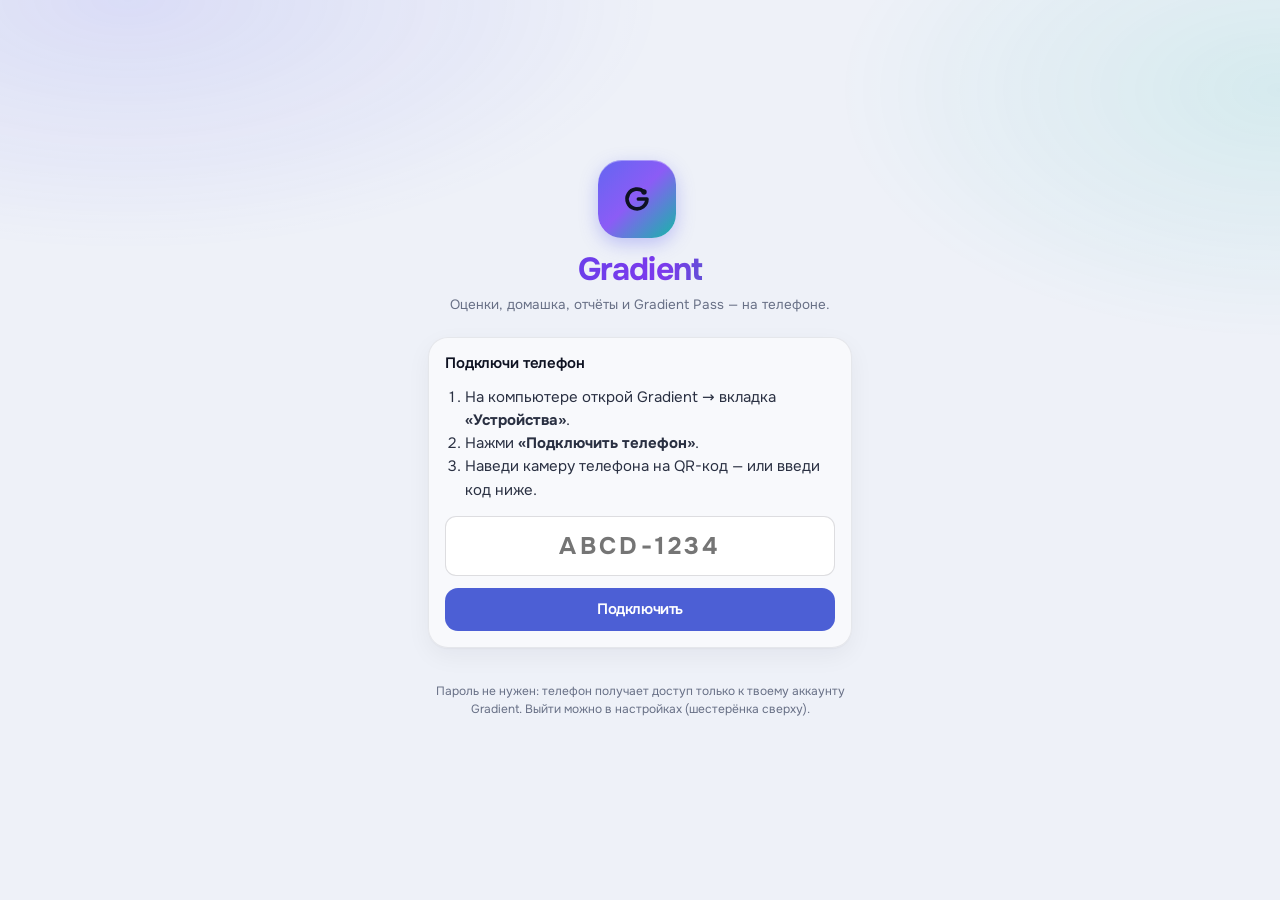
==== commit 60ab37ed: "Gradient 3.8.1" ====
--- a/index.html
+++ b/index.html
@@ -14,29 +14,32 @@
 <link rel="manifest" href="manifest.webmanifest">
 <link rel="apple-touch-icon" href="icons/apple-touch-icon.png">
 <link rel="icon" type="image/png" href="icons/favicon64.png">
-<link rel="stylesheet" href="shared/ui.css?v=202610152100">
-<link rel="stylesheet" href="shared/pass.css?v=202610152100">
-<link rel="stylesheet" href="app/web.css?v=202610152100">
-<script>window.PMG_WEB_VERSION = '202610152100';</script>
+<link rel="stylesheet" href="shared/ui.css?v=202610221606">
+<link rel="stylesheet" href="shared/pass.css?v=202610221606">
+<link rel="stylesheet" href="app/web.css?v=202610221606">
+<script>window.PMG_WEB_VERSION = '202610221606';</script>
 </head>
 <body class="pmg-page web-body">
 <div id="app"><div style="min-height:100vh;display:grid;place-items:center;font-family:system-ui;color:#8A90A6">Gradient…</div></div>
-<script src="app/shim.js?v=202610152100"></script>
-<script src="shared/config.js?v=202610152100"></script>
-<script src="shared/calc.js?v=202610152100"></script>
-<script src="shared/homework.js?v=202610152100"></script>
-<script src="shared/charts.js?v=202610152100"></script>
-<script src="shared/season.js?v=202610152100"></script>
-<script src="shared/gfx.js?v=202610152100"></script>
-<script src="shared/ui.js?v=202610152100"></script>
-<script src="shared/pass.js?v=202610152100"></script>
-<script src="shared/net.js?v=202610152100"></script>
-<script src="shared/cloud.js?v=202610152100"></script>
-<script src="shared/health.js?v=202610152100"></script>
-<script src="shared/ownhw.js?v=202610152100"></script>
-<script src="shared/report.js?v=202610152100"></script>
-<script src="shared/engine.js?v=202610152100"></script>
-<script src="shared/game.js?v=202610152100"></script>
-<script src="app/web.js?v=202610152100"></script>
+<script src="app/shim.js?v=202610221606"></script>
+<script src="shared/config.js?v=202610221606"></script>
+<script src="shared/calc.js?v=202610221606"></script>
+<script src="shared/homework.js?v=202610221606"></script>
+<script src="shared/charts.js?v=202610221606"></script>
+<script src="shared/season.js?v=202610221606"></script>
+<script src="shared/gfx.js?v=202610221606"></script>
+<script src="shared/figures.js?v=202610221606"></script>
+<script src="shared/ui.js?v=202610221606"></script>
+<script src="shared/pass.js?v=202610221606"></script>
+<script src="shared/net.js?v=202610221606"></script>
+<script src="shared/cloud.js?v=202610221606"></script>
+<script src="shared/devices.js?v=202610221606"></script>
+<script src="shared/profile.js?v=202610221606"></script>
+<script src="shared/bridge.js?v=202610221606"></script>
+<script src="shared/ownhw.js?v=202610221606"></script>
+<script src="shared/report.js?v=202610221606"></script>
+<script src="shared/engine.js?v=202610221606"></script>
+<script src="shared/game.js?v=202610221606"></script>
+<script src="app/web.js?v=202610221606"></script>
 </body>
 </html>
--- a/shared/ui.css
+++ b/shared/ui.css
@@ -221,6 +221,15 @@
 }
 .tab:hover { color: var(--ink); background: var(--glass-2); }
 .tab.on { color: var(--ink); font-weight: 600; }
+.tab-more { display: contents; }
+.more-btn { display: inline-flex; align-items: center; justify-content: center; gap: 4px; }
+.more-btn svg { transition: transform .2s; }
+.tab-more.open .more-btn svg { transform: rotate(180deg); }
+.more-menu { display: flex; flex-direction: column; gap: 2px; padding: 2px 0 2px 10px; border-left: 2px solid var(--hair); margin: 2px 0 2px 14px; }
+.more-menu button { text-align: left; padding: 7px 12px; border: 0; border-radius: 9px; background: none; font: 500 13.5px var(--sans); color: var(--soft); cursor: pointer; }
+.more-menu button:hover { color: var(--ink); background: var(--glass-2); }
+.more-menu button.on { color: var(--accent); font-weight: 600; }
+.drawer .more-menu { flex: 1 1 100%; flex-direction: row; justify-content: center; border-left: 0; border-top: 1px dashed var(--hair-2); margin: 4px 0 0; padding: 6px 0 0; }
 
 .sheet { position: relative; overflow: auto; padding: 28px 32px 44px; outline: none; container: sheet / inline-size; }
 .drawer .sheet { padding: 18px 18px 30px; }
@@ -411,6 +420,101 @@
 .mark-list li { display: grid; grid-template-columns: 36px 1fr auto; align-items: center; padding: 7px 0; border-bottom: 1px solid var(--hair); font-size: 13.5px; }
 .mark-list li:last-child { border-bottom: 0; }
 .mark-list time { color: var(--soft); font-size: 12.5px; }
+
+/* ---------- Домашка ---------- */
+.hw-top { display: flex; justify-content: space-between; align-items: baseline; gap: 12px; margin-bottom: 20px; }
+.hw-day h2 { display: flex; align-items: center; gap: 10px; }
+.hw-day.soon h2::before { content: ""; width: 8px; height: 8px; border-radius: 50%; background: var(--accent); box-shadow: 0 0 0 4px var(--accent-soft); }
+.hw-day.past { opacity: .55; }
+.all-done { font-size: 12px; font-weight: 600; color: var(--m5); padding: 3px 10px; border-radius: 999px; background: color-mix(in srgb, var(--m5) 14%, transparent); }
+.hw-list { display: grid; gap: 8px; }
+.hw {
+  display: grid; grid-template-columns: 24px 1fr auto; gap: 12px; align-items: start; padding: 14px 16px;
+  background: var(--glass-2); border: 1px solid var(--hair); border-radius: 16px; box-shadow: var(--card-shadow);
+  transition: border-color .15s, background .15s;
+}
+.hw:hover { border-color: var(--hair-2); }
+.hw.compact { box-shadow: none; background: var(--glass-3); grid-template-columns: 24px 1fr; }
+.hw-check { position: relative; cursor: pointer; padding-top: 1px; }
+.hw-check input { position: absolute; opacity: 0; width: 1px; height: 1px; }
+.check { display: block; width: 22px; height: 22px; border: 1.5px solid var(--hair-2); border-radius: 7px; position: relative; background: var(--glass-3); transition: background .15s, border-color .15s; }
+.hw-check input:focus-visible + .check { outline: 2px solid var(--accent); outline-offset: 2px; }
+.hw.done .check { background: var(--m5); border-color: var(--m5); }
+.hw.done .check::after { content: ""; position: absolute; left: 6.5px; top: 2.5px; width: 5px; height: 10px; border: solid #fff; border-width: 0 2px 2px 0; transform: rotate(45deg); animation: pop .25s ease both; }
+.hw-body b { display: block; color: var(--ink); font-weight: 600; margin-bottom: 2px; }
+.hw-text { display: block; overflow-wrap: anywhere; }
+.hw.done .hw-text { text-decoration: line-through; color: var(--soft); }
+.hw-body small { display: block; color: var(--soft); font-size: 12px; margin-top: 6px; }
+.hw-text a { color: var(--accent); }
+.files { display: flex; flex-wrap: wrap; gap: 6px; margin-top: 8px; }
+.file { font-size: 12px; padding: 3px 10px; border: 1px solid var(--hair); border-radius: 8px; background: var(--glass-3); }
+
+/* ---------- Пропуски ---------- */
+.abs-hero {
+  padding: 22px 26px; border-radius: 22px; border: 1px solid var(--stroke);
+  background: radial-gradient(120% 140% at 0% 0%, var(--accent-soft), transparent 60%), var(--glass-2);
+  box-shadow: var(--card-shadow);
+}
+.big { font: 600 44px/1 var(--sans); color: var(--ink); letter-spacing: -.03em; margin-right: 6px; }
+.stacked { display: flex; height: 12px; border-radius: 6px; overflow: hidden; gap: 3px; margin: 18px 0 12px; }
+.seg { width: var(--w); border-radius: 3px; transform-origin: left; animation: grow .8s cubic-bezier(.2, .8, .2, 1) both; animation-delay: var(--d); }
+.r-ill { background: var(--ill); } .r-ok { background: var(--ok); } .r-unk { background: var(--unk); } .r-other { background: var(--soft); }
+.legend { display: flex; flex-wrap: wrap; gap: 20px; font-size: 13px; color: var(--soft); }
+.legend b { color: var(--ink); }
+.sw { display: inline-block; width: 8px; height: 8px; border-radius: 50%; margin-right: 7px; vertical-align: 1px; }
+.hbars { display: grid; gap: 9px; }
+.abs-days { list-style: none; margin: 0; padding: 0; max-height: 440px; overflow: auto; }
+.abs-days li { display: grid; grid-template-columns: 56px 1fr auto; gap: 12px; align-items: start; padding: 10px 0; border-bottom: 1px solid var(--hair); font-size: 13.5px; }
+.abs-days li:last-child { border-bottom: 0; }
+.abs-days time { font-weight: 600; color: var(--ink); }
+.abs-days small { display: block; color: var(--soft); font-size: 12px; }
+.reason { font-style: normal; font-size: 11.5px; font-weight: 600; padding: 3px 9px; border-radius: 999px; white-space: nowrap; background: none; }
+.reason.r-ill { color: var(--ill); background: color-mix(in srgb, var(--ill) 14%, transparent); }
+.reason.r-ok { color: var(--ok); background: color-mix(in srgb, var(--ok) 14%, transparent); }
+.reason.r-unk { color: var(--unk); background: color-mix(in srgb, var(--unk) 14%, transparent); }
+
+/* ---------- Итоговые ---------- */
+.table-wrap { overflow: auto; background: var(--glass-2); border: 1px solid var(--hair); border-radius: 18px; box-shadow: var(--card-shadow); }
+.finals { border-collapse: collapse; width: 100%; font-size: 13.5px; }
+.finals th, .finals td { padding: 8px 12px; border-bottom: 1px solid var(--hair); text-align: center; white-space: nowrap; }
+.finals tbody tr:last-child > * { border-bottom: 0; }
+.finals tbody tr:hover > * { background: var(--glass-3); }
+.finals th[scope="row"] { text-align: left; font-weight: 500; color: var(--ink); white-space: normal; min-width: 180px; }
+.finals thead th { font-weight: 600; color: var(--soft); font-size: 12px; position: sticky; top: 0; background: var(--glass); -webkit-backdrop-filter: blur(20px); backdrop-filter: blur(20px); }
+.finals td.past { opacity: .8; }
+.finals thead th.past:first-of-type, .finals td.past { border-left: 0; }
+.finals .mark { margin: 0; }
+.word { font-size: 12px; color: var(--soft); }
+
+/* ---------- Шапка: статус ---------- */
+.brand-text { min-width: 0; }
+.who { display: flex; gap: 8px; flex-wrap: wrap; }
+.status { color: var(--soft); }
+.status::before { content: ""; display: inline-block; width: 6px; height: 6px; border-radius: 50%; background: var(--m5); margin-right: 6px; vertical-align: 1px; }
+.status.bad::before { background: var(--m2); }
+.drawer .who { font-size: 12px; display: block; }
+.drawer .who-name { display: none; }
+.drawer .period select { padding: 7px 28px 7px 10px; font-size: 13px; }
+.drawer .icon-btn { width: 32px; height: 32px; }
+.icon-btn[disabled] { opacity: .3; pointer-events: none; }
+.row-btns { display: flex; gap: 10px; justify-content: center; margin-top: 8px; }
+.btn.primary { background: var(--accent); color: var(--on-accent); border-color: transparent; text-decoration: none; }
+.card { margin-bottom: 18px; }
+
+/* ---------- Мини-домашка и проверочные ---------- */
+.hw-mini { list-style: none; margin: 0; padding: 0; }
+.hw-mini li { padding: 8px 0; border-bottom: 1px solid var(--hair); font-size: 13.5px; }
+.hw-mini li:last-child { border-bottom: 0; }
+.hw-mini b { display: block; color: var(--ink); font-weight: 600; }
+.hw-mini span { color: var(--ink-2); overflow-wrap: anywhere; }
+.hw-mini li.done span { text-decoration: line-through; color: var(--soft); }
+.checks { list-style: none; margin: 0; padding: 0; display: grid; gap: 10px; }
+.checks li { display: grid; grid-template-columns: 46px 1fr; gap: 12px; align-items: center; font-size: 13.5px; }
+.checks small { display: block; color: var(--soft); font-size: 12px; }
+.check-date { display: grid; place-items: center; height: 46px; border-radius: 12px; background: var(--accent-soft); color: var(--accent); font-size: 11px; line-height: 1.1; }
+.check-date b { font-size: 18px; font-weight: 600; }
+
+
 
 /* ---------- Домашка ---------- */
 .hw-top { display: flex; justify-content: space-between; align-items: baseline; gap: 12px; margin-bottom: 20px; }
@@ -985,39 +1089,7 @@
 
 /* ---------- Здоровье ---------- */
 .health .two { align-items: start; }
-.hl-hero { grid-template-columns: auto 1fr; gap: 26px; }
-.hl-ring-wrap { position: relative; width: 150px; height: 150px; }
-.hl-ring-track { fill: none; stroke: var(--hair-2); stroke-width: 12; }
-.hl-ring-arc { fill: none; stroke-width: 12; stroke-linecap: round; stroke-dashoffset: var(--off); animation: hl-ring 1.2s cubic-bezier(.25, .8, .25, 1) both; }
-@keyframes hl-ring { from { stroke-dashoffset: var(--c); } }
-.hl-ring-dot { animation: pop .5s .9s cubic-bezier(.3, 1.6, .5, 1) both; }
-.hl-ring-in { position: absolute; inset: 0; display: grid; place-content: center; text-align: center; }
-.hl-ring-in b { font: 700 30px/1 var(--sans); letter-spacing: -.03em; color: var(--ink); }
-.hl-ring-in span { font-size: 12px; color: var(--soft); margin-top: 4px; }
-.hl-msg { margin: 6px 0 12px; font-size: 15px; color: var(--ink); font-weight: 500; }
-.hl-chips { display: flex; flex-wrap: wrap; gap: 6px; margin-bottom: 12px; }
-.hl-goal { margin: 0; }
-.hl-chart .card-head { gap: 8px; }
-.hl-svg { width: 100%; height: 220px; display: block; overflow: visible; }
-.hl-bar { fill: color-mix(in srgb, var(--accent) 38%, transparent); transform-origin: 50% 100%; transform-box: fill-box; animation: hl-grow .6s calc(var(--i) * 18ms) cubic-bezier(.2, .9, .3, 1) both; }
-.hl-bar.met { fill: var(--accent); }
-.hl-bar.today { stroke: var(--ink); stroke-width: 1.5; }
-.hl-bar.none { fill: var(--hair-2); animation: none; }
-@keyframes hl-grow { from { transform: scaleY(0); } }
-.hl-goal-line { stroke: #14B8A6; stroke-width: 1.5; stroke-dasharray: 5 5; }
-.hl-goal-txt { fill: #14B8A6; font-weight: 600; }
-.hl-sum { display: flex; flex-wrap: wrap; gap: 6px 18px; margin-top: 10px; font-size: 13.5px; color: var(--ink-2); }
-.hl-facts, .hl-ins { padding: 18px 20px !important; }
-.hl-facts h3, .hl-ins h3 { margin: 0 0 12px; font: 600 15px/1.3 var(--sans); color: var(--ink); }
-.hl-fgrid { display: grid; grid-template-columns: 1fr 1fr; gap: 8px; }
-.hl-fgrid .fact { min-width: 0; flex-direction: column; align-items: flex-start; gap: 4px; padding: 12px 14px; }
-.hl-fgrid .fact em { font-style: normal; font-size: 12px; font-weight: 600; }
 .up { color: var(--m5); } .down { color: var(--m2); }
-.hl-ins ul { list-style: none; margin: 0; padding: 0; }
-.hl-ins li { position: relative; padding: 9px 0 9px 26px; border-bottom: 1px solid var(--hair); font-size: 14px; line-height: 1.45; color: var(--ink-2); }
-.hl-ins li:last-child { border-bottom: 0; }
-.hl-ins li::before { content: ""; position: absolute; left: 4px; top: 14px; width: 10px; height: 10px; border-radius: 50%; background: var(--brand); }
-.hl-ins li.ins-grades::before { background: var(--m4); } .hl-ins li.ins-sleep::before { background: var(--ill); } .hl-ins li.ins-floors::before { background: var(--m3); }
 .hl-tbl { width: 100%; border-collapse: collapse; font-size: 14px; }
 .hl-tbl th { text-align: left; font-weight: 500; color: var(--soft); padding: 8px 0; }
 .hl-tbl td { padding: 8px 0 8px 10px; text-align: right; white-space: nowrap; }
@@ -1026,13 +1098,6 @@
 .hl-empty { text-align: center; padding: 30px 22px !important; }
 .hl-empty h2 { margin: 10px 0 6px; font: 600 19px/1.3 var(--sans); }
 .hl-empty-art { display: inline-grid; place-items: center; width: 92px; height: 92px; border-radius: 28px; background: var(--accent-soft); }
-.hl-setup.closed p { margin: 0; }
-.hl-warn { padding: 9px 12px; border-radius: 10px; background: color-mix(in srgb, var(--m3) 14%, transparent); color: var(--m3); font-weight: 600; font-size: 13.5px; }
-.hl-copy { display: flex; gap: 8px; align-items: center; margin: 10px 0; }
-.hl-copy code { flex: 1; min-width: 0; padding: 9px 11px; border-radius: 10px; background: var(--glass-3); border: 1px solid var(--hair); font-size: 12px; overflow-wrap: anywhere; color: var(--ink-2); }
-.hl-steps { padding-left: 20px; margin: 10px 0; line-height: 1.55; font-size: 14px; color: var(--ink-2); }
-.hl-steps li { margin-bottom: 6px; }
-.hl-steps code, .hl-setup .small code { font-size: 12px; padding: 1px 5px; border-radius: 5px; background: var(--hair); }
 .hl-dev-act { display: flex; flex-wrap: wrap; gap: 8px; align-items: center; margin-top: 8px; }
 .hl-dev.promo { background: radial-gradient(120% 140% at 0% 0%, var(--accent-soft), transparent 60%), var(--glass-2); }
 .pair { display: flex; gap: 20px; align-items: center; flex-wrap: wrap; }
@@ -1070,11 +1135,16 @@
 .own-form header h3 { margin: 0; }
 .own-form footer { margin-top: 14px; justify-content: flex-end; }
 .own-form textarea.in { resize: vertical; min-height: 76px; font: 500 14.5px/1.45 var(--sans); }
+.own-subjs { display: flex; flex-wrap: wrap; gap: 6px; max-height: 168px; overflow-y: auto; padding: 2px; }
+.own-subj { padding: 7px 12px; border-radius: 99px; border: 1px solid var(--hair-2); background: var(--glass-3); color: var(--ink); font: 600 13px/1.2 var(--sans); cursor: pointer; text-align: left; }
+.own-subj:hover { border-color: var(--accent); }
+.own-subj.on { background: var(--accent); border-color: transparent; color: var(--on-accent); }
+.own-subj.other { font-style: italic; }
 .own-due { display: flex; flex-wrap: wrap; gap: 6px; align-items: center; }
 .own-due .date-in { width: auto; padding: 5px 9px; font-size: 13px; }
 .own-form .icon-btn { font-size: 22px; line-height: 1; }
-@media (prefers-reduced-motion: reduce) { .hl-ring-arc, .hl-bar, .ph-th.wait, .own-form, .ph-view, .own-sheet { animation: none; } }
-@media (max-width: 700px) { .hl-hero { grid-template-columns: 1fr; justify-items: center; text-align: center; } .hl-chips, .hl-goal { justify-content: center; } .health .two { grid-template-columns: 1fr; } }
+@media (prefers-reduced-motion: reduce) { .ph-th.wait, .own-form, .ph-view, .own-sheet { animation: none; } }
+@media (max-width: 700px) { .health .two { grid-template-columns: 1fr; } }
 
 .hwc-cam { position: relative; margin-left: 6px; width: 28px; height: 28px; display: inline-grid; place-items: center; border-radius: 8px; color: var(--soft); cursor: pointer; opacity: .55; transition: opacity .15s, background .15s; }
 .hwc:hover .hwc-cam { opacity: 1; }
@@ -1091,10 +1161,39 @@
 .dev-main small { display: block; font-size: 12.5px; }
 .dev-me { font-size: 12px; font-weight: 600; color: var(--m5); white-space: nowrap; }
 .dev-note { margin: 10px 0 0; }
-.ph-sum-row { display: grid; grid-template-columns: repeat(3, 1fr); gap: 10px; margin-bottom: 10px; }
-.ph-sum-row div { padding: 10px 12px; border-radius: 12px; background: var(--glass-3); border: 1px solid var(--hair); }
-.ph-sum-row b { display: block; font: 700 21px/1.1 var(--sans); color: var(--ink); letter-spacing: -.02em; }
-.ph-sum-row span { font-size: 12px; color: var(--soft); }
-.ph-sum .xpbar { height: 6px; border-radius: 99px; background: var(--hair-2); overflow: hidden; }
-.ph-sum .xpbar i { display: block; height: 100%; background: var(--brand); border-radius: inherit; }
-.hl-plat { margin: 0 0 10px; }
+
+/* ---------- Лёгкие эффекты (по умолчанию) ----------
+   Размытие фона под панелью и бесконечные анимации заставляют браузер всё время перерисовывать
+   большие слои — отсюда сотни мегабайт памяти. В лёгком режиме фон непрозрачный, значки стоят на месте. */
+:host([data-fx="lite"]) *, .pmg-page[data-fx="lite"] * { -webkit-backdrop-filter: none !important; backdrop-filter: none !important; }
+:host([data-fx="lite"]) .panel.drawer, .pmg-page[data-fx="lite"] .panel.page { background: var(--menu-bg); }
+:host([data-fx="lite"]) .launcher, :host([data-fx="lite"]) .day-strip, :host([data-fx="lite"]) .rm-box,
+.pmg-page[data-fx="lite"] .day-strip, .pmg-page[data-fx="lite"] .rm-box { background: var(--menu-bg); }
+:host([data-fx="lite"]) .glyph svg, .pmg-page[data-fx="lite"] .glyph svg { animation: none; }
+:host([data-fx="lite"]) .bg-fx, .pmg-page[data-fx="lite"] .bg-fx { transform: none !important; }
+:host([data-fx="lite"]) .fig-body, .pmg-page[data-fx="lite"] .fig-body { filter: none; }
+:host([data-fx="lite"]) .launcher::before { animation: none; }
+:host([data-fx="lite"]) .hero::after, :host([data-fx="lite"]) .card::after, :host([data-fx="lite"]) .two > section::after,
+.pmg-page[data-fx="lite"] .hero::after, .pmg-page[data-fx="lite"] .card::after, .pmg-page[data-fx="lite"] .two > section::after { display: none; }
+
+/* ---------- Вход в дневник через мост ---------- */
+.br-card.alert { border-color: color-mix(in srgb, var(--accent) 55%, transparent) !important; }
+.br-card p { margin: 0 0 10px; }
+.br-state { display: flex; align-items: center; gap: 8px; font-weight: 600; color: var(--ink); }
+.br-state i { flex: none; width: 10px; height: 10px; border-radius: 50%; background: var(--soft); }
+.br-state.ok i { background: var(--m5); box-shadow: 0 0 0 4px color-mix(in srgb, var(--m5) 22%, transparent); }
+.br-state.bad i { background: var(--m2); box-shadow: 0 0 0 4px color-mix(in srgb, var(--m2) 22%, transparent); }
+.br-state.warn i { background: var(--m3); }
+.br-login { display: grid; gap: 10px; margin: 6px 0 12px; padding: 12px; border-radius: 14px; background: var(--glass-2); border: 1px dashed var(--hair-2); }
+.br-gos { display: inline-flex; align-items: center; justify-content: center; gap: 10px; text-decoration: none; background: #0D4CD3 !important; color: #fff !important; border-color: transparent !important; }
+.gos-ic { display: inline-grid; place-items: center; width: 24px; height: 24px; border-radius: 6px; background: #fff; color: #0D4CD3; font: 800 14px/1 var(--sans); }
+.br-steps { margin: 0; padding-left: 20px; font-size: 13.5px; line-height: 1.5; color: var(--ink-2); }
+.br-steps li { margin-bottom: 4px; }
+.br-bm summary { cursor: pointer; font-weight: 600; font-size: 13.5px; color: var(--accent); }
+.br-bm .hl-copy { display: flex; gap: 8px; align-items: center; margin: 10px 0; }
+.br-bm code { flex: 1; min-width: 0; padding: 8px 10px; border-radius: 10px; background: var(--glass-3); border: 1px solid var(--hair); font-size: 11.5px; overflow: hidden; white-space: nowrap; text-overflow: ellipsis; }
+.br-log { list-style: none; margin: 10px 0; padding: 0; font-size: 13px; }
+.br-log li { display: grid; grid-template-columns: 120px 1fr; gap: 10px; padding: 6px 0; border-top: 1px solid var(--hair); }
+.br-log li.bad span { color: var(--m2); }
+.br-log time { color: var(--soft); }
+.br-card .row-btns { display: flex; flex-wrap: wrap; gap: 8px; align-items: center; justify-content: flex-start; }
--- a/shared/pass.css
+++ b/shared/pass.css
@@ -412,7 +412,7 @@
 }
 
 /* Лист в клетку с полями */
-.sheet.tab-pass, .sheet.tab-friends {
+.sheet.tab-pass, .sheet.tab-friends, .sheet.tab-profile {
   background-image:
     linear-gradient(90deg, transparent 30px, var(--y-margin) 30px, var(--y-margin) 32px, transparent 32px),
     linear-gradient(var(--y-grid) 1px, transparent 1px),
@@ -422,28 +422,28 @@
 }
 
 /* Карточки — листки с жёсткой тенью */
-.tab-pass .card, .tab-friends .card, .tab-pass .pass-hero {
+.tab-pass .card, .tab-friends .card, .tab-pass .pass-hero, .tab-profile .card {
   background: var(--y-paper) !important; border: 2px solid var(--y-line) !important; border-radius: 12px !important;
   box-shadow: 4px 4px 0 var(--y-shade) !important; -webkit-backdrop-filter: none; backdrop-filter: none;
 }
-.tab-pass .card:hover, .tab-friends .card:hover { box-shadow: 6px 6px 0 var(--y-shade) !important; }
-.tab-pass .card-head h3, .tab-friends .card-head h3, .tab-pass .card > h3, .tab-friends .card > h3 {
+.tab-pass .card:hover, .tab-friends .card:hover, .tab-profile .card:hover { box-shadow: 6px 6px 0 var(--y-shade) !important; }
+.tab-pass .card-head h3, .tab-friends .card-head h3, .tab-pass .card > h3, .tab-friends .card > h3, .tab-profile .card-head h3, .tab-profile .card > h3 {
   display: inline; padding: 0 4px; font-weight: 800; color: var(--ink);
   background: linear-gradient(transparent 55%, var(--y-hl) 55%, var(--y-hl) 92%, transparent 92%);
 }
-.tab-pass .muted, .tab-friends .muted { color: var(--soft); }
+.tab-pass .muted, .tab-friends .muted, .tab-profile .muted { color: var(--soft); }
 
 /* Кнопки и переключатели */
-.tab-pass .btn, .tab-friends .btn, .lvl-up .btn, .gains-card .btn {
+.tab-pass .btn, .tab-friends .btn, .lvl-up .btn, .gains-card .btn, .tab-profile .btn {
   border: 2px solid var(--y-line); border-radius: 10px; background: var(--y-paper); color: var(--ink); box-shadow: 2px 2px 0 var(--y-shade); font-weight: 700;
   transition: transform .1s, box-shadow .1s;
 }
-.tab-pass .btn.primary, .tab-friends .btn.primary, .lvl-up .btn.primary, .gains-card .btn.primary { background: var(--y-pink); color: #17141F; }
-.tab-pass .btn:active, .tab-friends .btn:active, .lvl-up .btn:active, .gains-card .btn:active { transform: translate(2px, 2px); box-shadow: 0 0 0 var(--y-shade); }
-.tab-pass .btn[disabled], .tab-friends .btn[disabled] { opacity: .5; box-shadow: none; }
-.tab-pass .seg-ctl button, .tab-friends .seg-ctl button { border: 1.5px solid var(--y-line); border-radius: 8px; background: var(--y-paper); color: var(--ink); box-shadow: none; }
-.tab-pass .seg-ctl button.on, .tab-friends .seg-ctl button.on { background: #17141F; color: var(--y-lime); border-color: #17141F; box-shadow: 2px 2px 0 var(--y-pink); }
-.tab-pass .chip, .tab-friends .chip { border: 1.5px solid var(--y-line); border-radius: 6px; background: var(--y-paper); box-shadow: 2px 2px 0 var(--y-shade); color: var(--ink); }
+.tab-pass .btn.primary, .tab-friends .btn.primary, .lvl-up .btn.primary, .gains-card .btn.primary, .tab-profile .btn.primary { background: var(--y-pink); color: #17141F; }
+.tab-pass .btn:active, .tab-friends .btn:active, .lvl-up .btn:active, .gains-card .btn:active, .tab-profile .btn:active { transform: translate(2px, 2px); box-shadow: 0 0 0 var(--y-shade); }
+.tab-pass .btn[disabled], .tab-friends .btn[disabled], .tab-profile .btn[disabled] { opacity: .5; box-shadow: none; }
+.tab-pass .seg-ctl button, .tab-friends .seg-ctl button, .tab-profile .seg-ctl button { border: 1.5px solid var(--y-line); border-radius: 8px; background: var(--y-paper); color: var(--ink); box-shadow: none; }
+.tab-pass .seg-ctl button.on, .tab-friends .seg-ctl button.on, .tab-profile .seg-ctl button.on { background: #17141F; color: var(--y-lime); border-color: #17141F; box-shadow: 2px 2px 0 var(--y-pink); }
+.tab-pass .chip, .tab-friends .chip, .tab-profile .chip { border: 1.5px solid var(--y-line); border-radius: 6px; background: var(--y-paper); box-shadow: 2px 2px 0 var(--y-shade); color: var(--ink); }
 .tab-pass .chip.accent { background: var(--y-lime); color: #17141F; }
 
 /* Полоски-объявления — малярный скотч */
@@ -543,24 +543,25 @@
 .arena .pl-lv { font: 700 10.5px/16px var(--y-px); background: var(--y-pink); color: #17141F; border: 1.5px solid #17141F; height: 19px; border-radius: 5px; box-shadow: none; }
 .arena .pl-gain { background: var(--y-lime); color: #17141F; border: 1.5px solid #17141F; font-family: var(--y-px); }
 .arena .crown svg { filter: drop-shadow(1px 2px 0 #000); }
-.tab-friends .arena-wrap { padding: 8px !important; }
+.tab-friends .arena-wrap, .tab-profile .arena-wrap { padding: 8px !important; }
 
 /* Онбординг */
-.tab-friends .onboard .ob-art svg { filter: drop-shadow(3px 3px 0 var(--y-shade)); border-radius: 50%; box-shadow: 0 0 0 3px #fff; }
-.tab-friends .onboard .ob-art svg:nth-child(1) { transform: rotate(-8deg); }
-.tab-friends .onboard .ob-art svg:nth-child(2) { transform: rotate(10deg) translateY(10px); }
-.tab-friends .onboard .ob-art svg:nth-child(3) { transform: rotate(-4deg); }
+.tab-friends .onboard .ob-art svg, /* Онбординг */
+.tab-profile .onboard .ob-art svg { filter: drop-shadow(3px 3px 0 var(--y-shade)); border-radius: 50%; box-shadow: 0 0 0 3px #fff; }
+.tab-friends .onboard .ob-art svg:nth-child(1), .tab-profile .onboard .ob-art svg:nth-child(1) { transform: rotate(-8deg); }
+.tab-friends .onboard .ob-art svg:nth-child(2), .tab-profile .onboard .ob-art svg:nth-child(2) { transform: rotate(10deg) translateY(10px); }
+.tab-friends .onboard .ob-art svg:nth-child(3), .tab-profile .onboard .ob-art svg:nth-child(3) { transform: rotate(-4deg); }
 .onboard h2.y2k-chrome { font-size: 36px; margin: 14px 0 4px; }
 .ob-season { margin: 2px 0 12px !important; }
 .y2k-tape {
   display: inline-block; padding: 3px 12px; transform: rotate(-2deg); color: #17141F; font: 400 14px/1.4 var(--y-px);
   background: repeating-linear-gradient(-45deg, #FFF3A6 0 8px, #FFE883 8px 16px); border: 1.5px solid #17141F; box-shadow: 2px 2px 0 var(--y-shade);
 }
-.tab-friends .ob-points li::marker { content: "✦ "; color: var(--y-pink); }
-.tab-friends .code, .tab-friends .code-in { font-family: var(--y-px); letter-spacing: .12em; }
-.tab-friends .code { border: 2px solid var(--y-line) !important; border-radius: 6px !important; background: var(--y-lime) !important; color: #17141F !important; box-shadow: 2px 2px 0 var(--y-shade); }
-.tab-friends .grp-chip { border: 2px solid var(--y-line); box-shadow: 2px 2px 0 var(--y-shade); }
-.tab-friends .grp-chip.on { background: #17141F; color: var(--y-lime); }
+.tab-friends .ob-points li::marker, .tab-profile .ob-points li::marker { content: "✦ "; color: var(--y-pink); }
+.tab-friends .code, .tab-friends .code-in, .tab-profile .code, .tab-profile .code-in { font-family: var(--y-px); letter-spacing: .12em; }
+.tab-friends .code, .tab-profile .code { border: 2px solid var(--y-line) !important; border-radius: 6px !important; background: var(--y-lime) !important; color: #17141F !important; box-shadow: 2px 2px 0 var(--y-shade); }
+.tab-friends .grp-chip, .tab-profile .grp-chip { border: 2px solid var(--y-line); box-shadow: 2px 2px 0 var(--y-shade); }
+.tab-friends .grp-chip.on, .tab-profile .grp-chip.on { background: #17141F; color: var(--y-lime); }
 
 /* Окна «вот твои очки» и «новый уровень» */
 .gc-box, .lu-box { background: var(--y-paper) !important; border: 2px solid var(--y-line) !important; border-radius: 14px !important; box-shadow: 6px 6px 0 var(--y-shade) !important; }
@@ -617,3 +618,141 @@
 .streak-scene .btn:active { transform: translate(2px, 2px); box-shadow: none; }
 .streak-scene.calm *, .streak-scene.calm .sk-box { animation: none !important; }
 @media (prefers-reduced-motion: reduce) { .streak-scene *, .sk-box { animation: none !important; transition: none !important; } }
+
+/* ================= Лесенка группы ================= */
+.stairs-card { padding: 14px !important; }
+.stairs-card .card-head { margin-bottom: 8px; }
+.stairs { position: relative; border: 2px solid var(--y-line); border-radius: 10px; overflow: hidden; box-shadow: 4px 4px 0 var(--y-shade);
+  background: linear-gradient(var(--y-grid) 1px, transparent 1px) 0 0 / 18px 18px, linear-gradient(90deg, var(--y-grid) 1px, transparent 1px) 0 0 / 18px 18px, var(--y-paper-2); }
+.st-scroll { overflow-x: auto; overflow-y: hidden; scrollbar-width: thin; scrollbar-color: var(--y-line) transparent; scroll-snap-type: x proximity; overscroll-behavior-x: contain; }
+.st-row { display: flex; align-items: flex-end; justify-content: center; min-width: 100%; width: max-content; box-sizing: border-box; height: calc(var(--top) + 168px); padding: 0 14px; }
+.st-col { position: relative; flex: 1 0 86px; width: 86px; max-width: 140px; height: 100%; display: flex; flex-direction: column; align-items: center; justify-content: flex-end;
+  padding: 0; margin: 0 0 0 -2px; border: 0; background: none; color: var(--ink); font: inherit; cursor: pointer; scroll-snap-align: center; -webkit-tap-highlight-color: transparent; }
+.st-col:first-child { margin-left: 0; }
+.st-col:focus-visible { outline: none; }
+.st-col:focus-visible .st-step { outline: 3px dashed var(--y-pink); outline-offset: 2px; }
+.st-who { position: relative; display: block; margin-bottom: -3px; z-index: 1; transition: transform .25s cubic-bezier(.3, 1.6, .5, 1); transform-origin: 50% 100%; }
+.st-col:hover .st-who { transform: translateY(-4px); }
+.st-col:active .st-who { transform: translateY(-1px) scale(.97); }
+.st-col.sel .st-who { transform: translateY(-10px) rotate(-3deg); }
+
+/* фигурка */
+.fig { position: relative; display: block; width: var(--fw); height: var(--fh); pointer-events: none; }
+.fig-body { display: block; overflow: visible; filter: drop-shadow(1.5px 0 0 #fff) drop-shadow(-1.5px 0 0 #fff) drop-shadow(0 1.5px 0 #fff) drop-shadow(0 -1.5px 0 #fff); }
+.fig .b { fill: #fff; }
+.fig-head { position: absolute; transform: translate(-50%, -50%); line-height: 0; }
+.fig-head .av { box-shadow: 0 0 0 2.5px currentColor, 0 0 0 4.5px #fff, 3px 4px 0 4px rgba(0, 0, 0, .85) !important; border-radius: 50%; background: #fff; }
+.st-col.me .fig-head .av { box-shadow: 0 0 0 3px var(--y-lime), 0 0 0 5px #17141F, 3px 4px 0 5px rgba(0, 0, 0, .85) !important; }
+.st-col.sleep .fig { filter: grayscale(1); opacity: .55; }
+
+/* ступенька */
+.st-step { position: relative; width: 100%; height: var(--bh); box-sizing: border-box; display: flex; flex-direction: column; align-items: center; gap: 1px; padding: 7px 4px 0;
+  border: 2px solid var(--y-line); border-bottom: 0; background: repeating-linear-gradient(-45deg, transparent 0 6px, color-mix(in srgb, var(--y-line) 7%, transparent) 6px 8px), var(--y-paper); }
+.st-col.p1 .st-step { background: var(--y-lime); color: #17141F; }
+.st-col.p2 .st-step { background: var(--y-pink); color: #17141F; }
+.st-col.p3 .st-step { background: var(--y-yellow); color: #17141F; }
+.st-col.me .st-step::before { content: ""; position: absolute; left: 8px; right: 8px; top: -2px; height: 6px; background: var(--y-blue); border: 2px solid var(--y-line); border-top: 0; }
+.st-col.sel .st-step { background: var(--y-blue); color: #fff; }
+.st-n { font: 700 24px/1 var(--y-px); letter-spacing: 0; }
+.st-nick { max-width: 100%; overflow: hidden; text-overflow: ellipsis; white-space: nowrap; font-weight: 700; font-size: 11.5px; line-height: 1.3; }
+.st-v { font: 400 11px/1.2 var(--y-px); opacity: .85; white-space: nowrap; }
+
+/* наклейки над фигуркой */
+.st-crown { position: absolute; left: 50%; top: -22px; transform: translateX(-50%) rotate(-12deg); z-index: 2; filter: drop-shadow(1px 2px 0 #000); line-height: 0; }
+.st-me { position: absolute; left: -16px; bottom: 30%; z-index: 2; padding: 1px 5px; background: var(--y-lime); color: #17141F; border: 1.5px solid #17141F; font: 700 11px/1.3 var(--y-px); transform: rotate(-10deg); }
+.st-gain { position: absolute; right: -14px; top: 6px; z-index: 2; padding: 1px 5px; background: #fff; color: #17141F; border: 1.5px solid #17141F; border-radius: 4px; font: 700 11px/1.3 var(--y-px); transform: rotate(8deg); box-shadow: 2px 2px 0 #17141F; }
+.st-zz { position: absolute; right: -6px; top: -4px; z-index: 2; font: 700 13px/1 var(--y-px); color: var(--soft); }
+.st-zz i { font-style: normal; position: relative; top: -7px; font-size: 11px; } .st-zz b { position: relative; top: -14px; font-size: 9px; }
+
+/* сезоны */
+.stairs.th-pixel .st-step { border-radius: 0; background-image: repeating-conic-gradient(color-mix(in srgb, var(--y-line) 9%, transparent) 0 25%, transparent 0 50%); background-size: 8px 8px; }
+.stairs.th-chrome .st-step { background: linear-gradient(180deg, #FFFFFF, #B9C0D0 42%, #F3F5FA 52%, #8F98AE); color: #17141F; }
+.stairs.th-chrome .st-col.p1 .st-step { background: linear-gradient(180deg, #FFF7C2, #E2B23A 42%, #FFF1A8 52%, #B8860B); }
+
+/* движение */
+.st-col.lead .fig { animation: st-dance 1.8s ease-in-out infinite; transform-origin: 50% 100%; }
+@keyframes st-dance { 0%, 100% { transform: rotate(-3deg); } 50% { transform: rotate(3deg) translateY(-3px); } }
+.stairs.hop .st-who { animation: st-hop .6s cubic-bezier(.3, 1.5, .5, 1) both; animation-delay: calc(var(--i) * 55ms); }
+@keyframes st-hop { from { transform: translateY(-70px); opacity: 0; } 60% { opacity: 1; } }
+.stairs.hop .st-step { animation: st-rise .5s cubic-bezier(.3, 1.2, .5, 1) both; animation-delay: calc(var(--i) * 40ms); transform-origin: 50% 100%; }
+@keyframes st-rise { from { transform: scaleY(.2); } }
+@media (prefers-reduced-motion: reduce) { .st-col.lead .fig, .stairs.hop .st-who, .stairs.hop .st-step { animation: none; } .st-who { transition: none; } }
+
+/* Выбор фигурки */
+.face-row { display: flex; gap: 18px; align-items: flex-end; }
+.face-fig { flex: none; padding: 10px 16px 0; border: 2px solid var(--y-line); border-radius: 10px; background: linear-gradient(var(--y-grid) 1px, transparent 1px) 0 0 / 14px 14px, linear-gradient(90deg, var(--y-grid) 1px, transparent 1px) 0 0 / 14px 14px, var(--y-paper-2); box-shadow: 3px 3px 0 var(--y-shade); }
+.face-sub { margin: 16px 0 8px; font-size: 13px; }
+.fig-grid { display: grid; grid-template-columns: repeat(auto-fill, minmax(58px, 1fr)); gap: 6px; }
+.fig-pick { display: grid; place-items: end center; height: 92px; padding: 6px 0 4px; border: 2px solid transparent; border-radius: 8px; background: var(--y-paper-2); cursor: pointer; overflow: hidden; }
+.fig-pick:hover { border-color: color-mix(in srgb, var(--y-line) 40%, transparent); }
+.fig-pick.on { border-color: var(--y-line); background: var(--y-lime); box-shadow: 2px 2px 0 var(--y-shade); }
+.fig-pick .fig-head .av { box-shadow: 0 0 0 1.5px currentColor, 0 0 0 3px #fff !important; }
+.pen-row { display: flex; flex-wrap: wrap; gap: 8px; }
+.pen { width: 30px; height: 30px; border-radius: 50%; border: 2px solid var(--y-line); background: var(--pc); cursor: pointer; box-shadow: 2px 2px 0 var(--y-shade); }
+.pen.on { outline: 3px solid var(--y-lime); outline-offset: 2px; }
+.player-card .pc-head { align-items: flex-end; }
+.pc-fig { flex: none; display: block; padding: 0 6px; }
+
+/* ================= Профиль ================= */
+.prof { display: grid; gap: 14px; max-width: 760px; }
+.prof-hero { display: flex; gap: 20px; align-items: flex-end; padding: 16px 20px 0 !important; }
+.prof-fig { flex: none; padding: 6px 12px 0; border: 2px solid var(--y-line); border-bottom: 0; border-radius: 10px 10px 0 0;
+  background: linear-gradient(var(--y-grid) 1px, transparent 1px) 0 0 / 14px 14px, linear-gradient(90deg, var(--y-grid) 1px, transparent 1px) 0 0 / 14px 14px, var(--y-paper-2); }
+.prof-main { flex: 1; min-width: 0; padding-bottom: 16px; }
+.prof-nick { display: flex; align-items: baseline; gap: 10px; flex-wrap: wrap; margin: 0 0 4px; font: 800 24px/1.2 var(--sans); color: var(--ink); overflow-wrap: anywhere; }
+.prof-nick .link { font-size: 13px; font-weight: 600; }
+.prof-nick-edit { display: flex; gap: 6px; flex-wrap: wrap; margin-bottom: 8px; }
+.prof-nick-edit .in { flex: 1 1 160px; min-width: 0; }
+.prof-title { display: inline-block; margin-bottom: 8px; padding: 2px 8px; border-radius: 6px; background: var(--y-lime); color: #17141F; font: 700 12px/1.4 var(--sans); }
+.prof-stats { display: grid; grid-template-columns: repeat(4, minmax(0, 1fr)); gap: 6px; margin: 6px 0 10px; }
+.prof-stats span { display: grid; gap: 2px; padding: 8px 10px; border: 1.5px solid var(--y-line); border-radius: 8px; background: var(--y-paper-2); font-size: 11.5px; color: var(--soft); line-height: 1.2; }
+.prof-stats b { font: 700 20px/1 var(--sans); color: var(--ink); font-variant-numeric: tabular-nums; }
+.prof-main p { margin: 0; }
+.prof-nav { display: flex; flex-wrap: wrap; gap: 6px; margin: 0; }
+.prof-nav button { flex: 1 1 auto; }
+.look-nav { margin: 0 0 12px; }
+.look-photo { display: flex; gap: 8px; flex-wrap: wrap; margin-bottom: 8px; }
+.look-photo label.btn { cursor: pointer; }
+.prof-look .fig-grid { grid-template-columns: repeat(auto-fill, minmax(78px, 1fr)); }
+.prof-look .fig-pick { height: auto; grid-template-rows: 1fr auto; gap: 2px; padding: 6px 2px 5px; }
+.fig-pick-art { display: grid; place-items: end center; height: 82px; overflow: hidden; }
+.fig-pick small { font-size: 11px; line-height: 1.15; color: var(--ink-2); text-align: center; }
+.pen-list { display: grid; grid-template-columns: repeat(auto-fill, minmax(170px, 1fr)); gap: 6px; }
+.pen-item { display: flex; align-items: center; gap: 10px; padding: 8px 10px; border: 1.5px solid var(--y-line); border-radius: 8px; background: var(--y-paper); color: var(--ink); font: 600 13px var(--sans); text-align: left; cursor: pointer; }
+.pen-item i { flex: none; width: 22px; height: 22px; border-radius: 50%; background: var(--pc); border: 2px solid var(--y-line); }
+.pen-item.on { background: var(--y-lime); color: #17141F; box-shadow: 2px 2px 0 var(--y-shade); }
+.prof-rewards > p { margin-top: 0; }
+.rw-row { display: grid; grid-template-columns: 150px 1fr; gap: 12px; align-items: start; padding: 11px 0; border-top: 1.5px dashed color-mix(in srgb, var(--y-line) 25%, transparent); }
+.rw-label { display: grid; gap: 2px; }
+.rw-label b { color: var(--ink); font-size: 14px; }
+.rw-label small { font-size: 11.5px; line-height: 1.3; }
+.rw-opts { display: flex; flex-wrap: wrap; gap: 6px; align-items: center; }
+.rw-opt { padding: 6px 11px; border: 1.5px solid var(--y-line); border-radius: 8px; background: var(--y-paper); color: var(--ink); font: 600 13px var(--sans); cursor: pointer; }
+.rw-opt.on { background: #17141F; color: var(--y-lime); border-color: #17141F; box-shadow: 2px 2px 0 var(--y-pink); }
+.rw-lock { font-size: 12px; color: var(--soft); white-space: nowrap; }
+@media (max-width: 560px) {
+  .prof-hero { flex-direction: column; align-items: center; text-align: center; padding-top: 14px !important; }
+  .prof-fig { order: 2; }
+  .prof-main { padding-bottom: 6px; width: 100%; }
+  .prof-nick { justify-content: center; }
+  .prof-stats { grid-template-columns: repeat(2, minmax(0, 1fr)); }
+  .rw-row { grid-template-columns: 1fr; gap: 6px; }
+}
+
+/* Лёгкие эффекты: значки, огоньки и рамки в списках не крутятся без конца (каждая такая анимация — отдельный слой в памяти) */
+:host([data-fx="lite"]) :is(.flame .fl-body, .flame .spark, .flame .fl-ring, .orbit, .pl-in, .ob-art svg, .tn.cur .tn-ic, .goal.done .goal-bar, .arena-sun, .st-col.lead .fig, .player-card.skin-holo),
+.pmg-page[data-fx="lite"] :is(.flame .fl-body, .flame .spark, .flame .fl-ring, .orbit, .pl-in, .ob-art svg, .tn.cur .tn-ic, .goal.done .goal-bar, .arena-sun, .st-col.lead .fig, .player-card.skin-holo) { animation: none !important; }
+:host([data-fx="lite"]) .av::after, .pmg-page[data-fx="lite"] .av::after { animation: none !important; }
+:host([data-fx="lite"]) .fig-head .av, .pmg-page[data-fx="lite"] .fig-head .av { box-shadow: 0 0 0 2.5px currentColor, 0 0 0 4.5px #fff !important; }
+
+/* Строки рейтинга и участников нажимаются — открывают карточку игрока, как фигурки на лесенке */
+.board-list li[data-act] { cursor: pointer; transition: background .15s; }
+.board-list li[data-act]:hover { background: var(--glass-2); }
+.board-list li.on, .mem-list li.on { outline: 2px solid var(--accent); outline-offset: -2px; }
+.mem-who { display: flex; align-items: center; gap: 10px; flex: 1; min-width: 0; padding: 0; border: 0; background: none; color: inherit; font: inherit; text-align: left; cursor: pointer; }
+.mem-who:hover .mem-name b { text-decoration: underline; }
+
+/* «осталось 19 дней» не рвётся посередине; на узком экране уходит отдельной строкой без точки */
+.ph-left { white-space: nowrap; }
+.ph-dot { font-style: normal; }
+@container sheet (max-width: 520px) { .ph-left { display: block; margin-top: 2px; } .ph-dot { display: none; } }
--- a/app/web.css
+++ b/app/web.css
@@ -48,7 +48,7 @@
 /* Нижнее меню */
 .w-nav {
   position: fixed; left: 50%; bottom: 0; z-index: 30; transform: translateX(-50%);
-  width: min(760px, 100%); display: grid; grid-template-columns: repeat(5, 1fr);
+  width: min(760px, 100%); display: grid; grid-template-columns: repeat(6, 1fr);
   padding: 6px 6px calc(6px + env(safe-area-inset-bottom));
   background: color-mix(in srgb, var(--menu-bg) 80%, transparent);
   -webkit-backdrop-filter: blur(24px) saturate(180%); backdrop-filter: blur(24px) saturate(180%);
@@ -125,9 +125,6 @@
 .w-subj-more p { margin: 10px 0 4px; }
 
 /* Шаги на главной */
-.w-steps-card { display: block; width: 100%; text-align: left; font: inherit; color: inherit; border: 1px solid var(--stroke); background: var(--glass-2); cursor: pointer; }
-.w-steps-top { display: flex; align-items: baseline; justify-content: space-between; margin-bottom: 8px; color: var(--ink-2); font-weight: 600; }
-.w-steps-top b { font: 700 24px/1 var(--sans); color: var(--ink); letter-spacing: -.02em; }
 .xpbar { height: 8px; border-radius: 99px; background: var(--hair-2); overflow: hidden; margin-bottom: 6px; }
 .xpbar i { display: block; height: 100%; border-radius: inherit; background: var(--brand); animation: w-bar 1s cubic-bezier(.25, .8, .25, 1) both; transform-origin: left; }
 @keyframes w-bar { from { transform: scaleX(0); } }
@@ -174,7 +171,6 @@
 .f-grp b { color: var(--ink); font-size: 16px; }
 .f-code { margin-left: auto; padding: 5px 11px; border-radius: 10px; border: 1px dashed var(--accent); background: var(--accent-soft); color: var(--accent); font: 700 13px var(--sans); letter-spacing: .08em; }
 .f-modes { margin-bottom: 8px; }
-.f-per { margin-bottom: 12px; }
 .f-podium { display: grid; grid-template-columns: repeat(3, 1fr); align-items: end; gap: 8px; margin: 10px 0 16px; }
 .f-pod { position: relative; display: flex; flex-direction: column; align-items: center; gap: 4px; padding: 14px 6px 10px; border-radius: 18px; background: var(--glass-3); border: 1px solid var(--hair); text-align: center; animation: w-in .5s cubic-bezier(.2, .9, .3, 1.2) both; }
 .f-pod.p1 { padding-top: 22px; background: radial-gradient(100% 80% at 50% 0%, color-mix(in srgb, #F59E0B 22%, transparent), transparent 70%), var(--glass-3); border-color: color-mix(in srgb, #F59E0B 45%, transparent); animation-delay: .08s; }
@@ -196,15 +192,6 @@
 .f-main b small { font-size: 11px; color: var(--accent); font-weight: 700; margin-left: 4px; }
 .f-main small { display: block; font-size: 12px; white-space: nowrap; overflow: hidden; text-overflow: ellipsis; }
 .f-val { font: 700 17px var(--sans); color: var(--ink); letter-spacing: -.02em; white-space: nowrap; }
-.f-duel-btn { width: 34px; height: 34px; border-radius: 10px; border: 1px solid var(--hair-2); background: none; font-size: 16px; color: var(--accent); flex: none; }
-.f-duels { padding: 14px 14px !important; }
-.f-du { padding: 10px 0; border-bottom: 1px solid var(--hair); }
-.f-du:last-child { border-bottom: 0; padding-bottom: 2px; }
-.f-du.pend { display: flex; align-items: center; gap: 10px; }
-.f-du-top { display: flex; justify-content: space-between; align-items: baseline; gap: 8px; margin-bottom: 6px; font-size: 14px; color: var(--ink-2); }
-.f-du-top b { color: var(--ink); }
-.f-du-bar { height: 9px; border-radius: 99px; background: color-mix(in srgb, var(--m2) 45%, transparent); overflow: hidden; }
-.f-du-bar i { display: block; height: 100%; background: var(--brand); border-radius: 99px 0 0 99px; animation: w-bar 1s cubic-bezier(.25, .8, .25, 1) both; transform-origin: left; }
 .f-start .btn, .w-main .btn.big { width: 100%; }
 @keyframes crown { 50% { transform: translateY(-3px) rotate(6deg); } }
 .f-main b small { display: inline; }
@@ -223,3 +210,24 @@
 .w-pass.sheet { overflow: visible; padding: 4px 0 8px; margin: 0 -16px; padding-left: 16px; padding-right: 16px; container: sheet / inline-size; outline: none; }
 .panel.web > .gains-card, .panel.web > .lvl-up, .panel.web > .streak-scene, .panel.web > .crop-modal { position: fixed; z-index: 60; }
 .w-head .icon-btn.on { color: var(--accent); }
+
+/* Лесенка друзей */
+.f-stairs { padding: 10px !important; margin: 10px 0 12px; }
+.f-stairs .stairs { box-shadow: none; }
+.f-pcard { display: flex; align-items: flex-end; gap: 12px; position: relative; }
+.f-pcard .pc-fig { flex: none; }
+.f-pc-main { flex: 1; min-width: 0; display: flex; flex-direction: column; gap: 3px; padding-bottom: 4px; }
+.f-pc-main b { font-size: 16px; }
+.f-pc-main .btn { align-self: flex-start; margin-top: 8px; }
+.f-pcard .icon-btn { position: absolute; top: 8px; right: 8px; }
+
+.w-prof-link { display: flex; flex-direction: column; gap: 2px; width: 100%; margin-top: 12px; text-align: left; font: inherit; color: inherit; cursor: pointer; }
+button.f-row { width: 100%; font: inherit; color: inherit; text-align: left; cursor: pointer; }
+.f-row.on { border-color: var(--accent); }
+.w-prof { padding: 0 !important; background: none !important; }
+/* Лёгкие эффекты: шапка и меню без размытия — непрозрачные */
+.pmg-page[data-fx="lite"] .w-head { background: var(--page-bg, #EEF1F8); }
+.pmg-page[data-fx="lite"] .w-nav { background: var(--menu-bg); }
+/* Полоска уровня во второй строке шапки */
+.w-head { flex-wrap: wrap; }
+.w-head .xpline { flex: 1 1 100%; margin: 6px 0 0; padding: 0; cursor: pointer; }
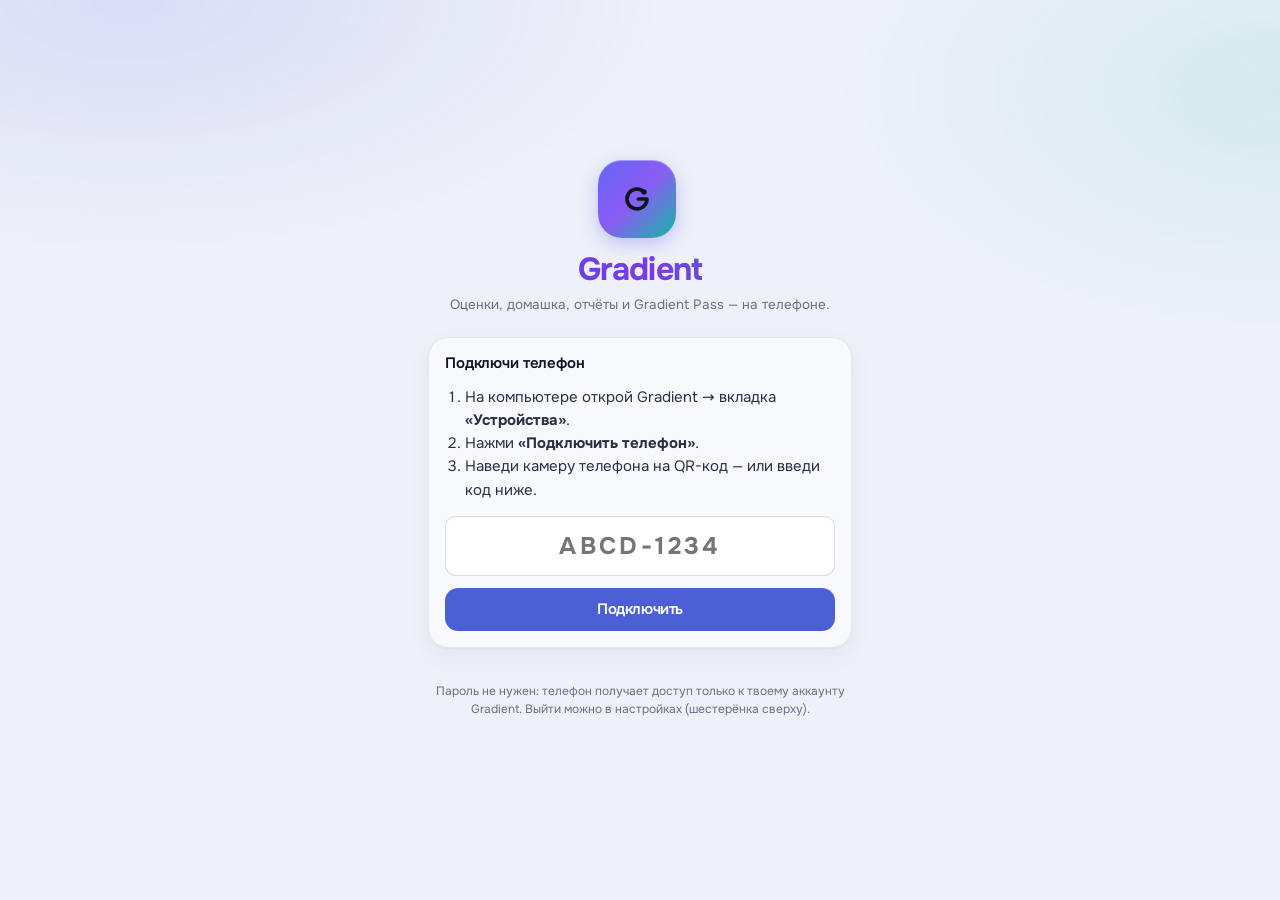
==== commit e90f3d52: "Gradient 3.8.1" ====
--- a/index.html
+++ b/index.html
@@ -14,32 +14,32 @@
 <link rel="manifest" href="manifest.webmanifest">
 <link rel="apple-touch-icon" href="icons/apple-touch-icon.png">
 <link rel="icon" type="image/png" href="icons/favicon64.png">
-<link rel="stylesheet" href="shared/ui.css?v=202610221606">
-<link rel="stylesheet" href="shared/pass.css?v=202610221606">
-<link rel="stylesheet" href="app/web.css?v=202610221606">
-<script>window.PMG_WEB_VERSION = '202610221606';</script>
+<link rel="stylesheet" href="shared/ui.css?v=202610221608">
+<link rel="stylesheet" href="shared/pass.css?v=202610221608">
+<link rel="stylesheet" href="app/web.css?v=202610221608">
+<script>window.PMG_WEB_VERSION = '202610221608';</script>
 </head>
 <body class="pmg-page web-body">
 <div id="app"><div style="min-height:100vh;display:grid;place-items:center;font-family:system-ui;color:#8A90A6">Gradient…</div></div>
-<script src="app/shim.js?v=202610221606"></script>
-<script src="shared/config.js?v=202610221606"></script>
-<script src="shared/calc.js?v=202610221606"></script>
-<script src="shared/homework.js?v=202610221606"></script>
-<script src="shared/charts.js?v=202610221606"></script>
-<script src="shared/season.js?v=202610221606"></script>
-<script src="shared/gfx.js?v=202610221606"></script>
-<script src="shared/figures.js?v=202610221606"></script>
-<script src="shared/ui.js?v=202610221606"></script>
-<script src="shared/pass.js?v=202610221606"></script>
-<script src="shared/net.js?v=202610221606"></script>
-<script src="shared/cloud.js?v=202610221606"></script>
-<script src="shared/devices.js?v=202610221606"></script>
-<script src="shared/profile.js?v=202610221606"></script>
-<script src="shared/bridge.js?v=202610221606"></script>
-<script src="shared/ownhw.js?v=202610221606"></script>
-<script src="shared/report.js?v=202610221606"></script>
-<script src="shared/engine.js?v=202610221606"></script>
-<script src="shared/game.js?v=202610221606"></script>
-<script src="app/web.js?v=202610221606"></script>
+<script src="app/shim.js?v=202610221608"></script>
+<script src="shared/config.js?v=202610221608"></script>
+<script src="shared/calc.js?v=202610221608"></script>
+<script src="shared/homework.js?v=202610221608"></script>
+<script src="shared/charts.js?v=202610221608"></script>
+<script src="shared/season.js?v=202610221608"></script>
+<script src="shared/gfx.js?v=202610221608"></script>
+<script src="shared/figures.js?v=202610221608"></script>
+<script src="shared/ui.js?v=202610221608"></script>
+<script src="shared/pass.js?v=202610221608"></script>
+<script src="shared/net.js?v=202610221608"></script>
+<script src="shared/cloud.js?v=202610221608"></script>
+<script src="shared/devices.js?v=202610221608"></script>
+<script src="shared/profile.js?v=202610221608"></script>
+<script src="shared/bridge.js?v=202610221608"></script>
+<script src="shared/ownhw.js?v=202610221608"></script>
+<script src="shared/report.js?v=202610221608"></script>
+<script src="shared/engine.js?v=202610221608"></script>
+<script src="shared/game.js?v=202610221608"></script>
+<script src="app/web.js?v=202610221608"></script>
 </body>
 </html>
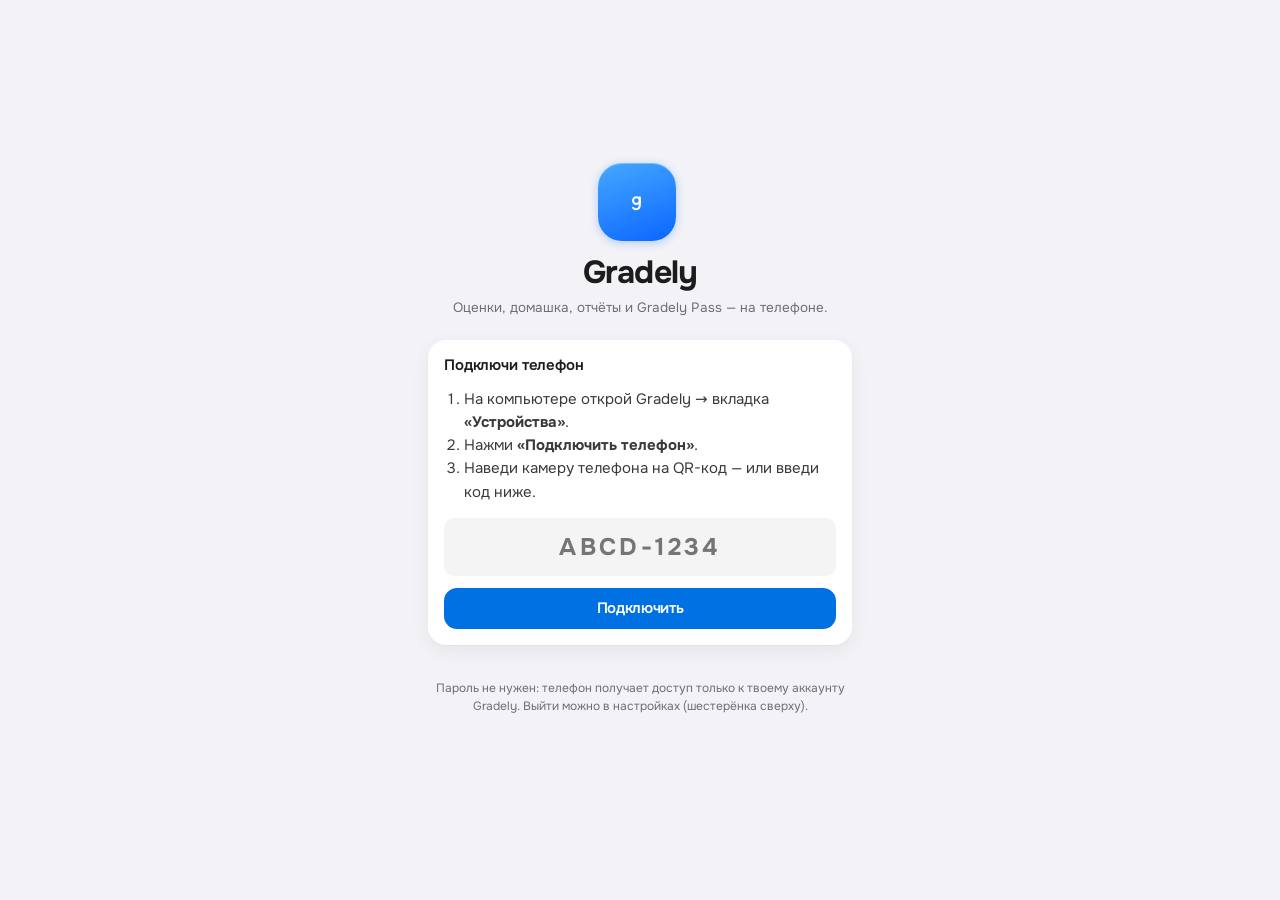
==== commit 32dfb5b7: "Gradely: новое название, логотип и дизайн в духе Apple, 3D-иконки Co-Authored-By: Claude Opus 5.5 <n" ====
--- a/index.html
+++ b/index.html
@@ -3,43 +3,42 @@
 <head>
 <meta charset="utf-8">
 <meta name="viewport" content="width=device-width, initial-scale=1, viewport-fit=cover">
-<title>Gradient</title>
-<meta name="description" content="Оценки, домашка, отчёты и Gradient Pass из Электронного дневника СПб">
+<title>Gradely</title>
+<meta name="description" content="Оценки, домашка, отчёты и Gradely Pass из Электронного дневника СПб">
 <meta name="theme-color" content="#EEF1F8" media="(prefers-color-scheme: light)">
 <meta name="theme-color" content="#05060B" media="(prefers-color-scheme: dark)">
 <meta name="apple-mobile-web-app-capable" content="yes">
 <meta name="mobile-web-app-capable" content="yes">
 <meta name="apple-mobile-web-app-status-bar-style" content="black-translucent">
-<meta name="apple-mobile-web-app-title" content="Gradient">
+<meta name="apple-mobile-web-app-title" content="Gradely">
 <link rel="manifest" href="manifest.webmanifest">
 <link rel="apple-touch-icon" href="icons/apple-touch-icon.png">
 <link rel="icon" type="image/png" href="icons/favicon64.png">
-<link rel="stylesheet" href="shared/ui.css?v=202610221608">
-<link rel="stylesheet" href="shared/pass.css?v=202610221608">
-<link rel="stylesheet" href="app/web.css?v=202610221608">
-<script>window.PMG_WEB_VERSION = '202610221608';</script>
+<link rel="stylesheet" href="shared/ui.css?v=202610231457">
+<link rel="stylesheet" href="shared/pass.css?v=202610231457">
+<link rel="stylesheet" href="app/web.css?v=202610231457">
+<script>window.PMG_WEB_VERSION = '202610231457';</script>
 </head>
 <body class="pmg-page web-body">
-<div id="app"><div style="min-height:100vh;display:grid;place-items:center;font-family:system-ui;color:#8A90A6">Gradient…</div></div>
-<script src="app/shim.js?v=202610221608"></script>
-<script src="shared/config.js?v=202610221608"></script>
-<script src="shared/calc.js?v=202610221608"></script>
-<script src="shared/homework.js?v=202610221608"></script>
-<script src="shared/charts.js?v=202610221608"></script>
-<script src="shared/season.js?v=202610221608"></script>
-<script src="shared/gfx.js?v=202610221608"></script>
-<script src="shared/figures.js?v=202610221608"></script>
-<script src="shared/ui.js?v=202610221608"></script>
-<script src="shared/pass.js?v=202610221608"></script>
-<script src="shared/net.js?v=202610221608"></script>
-<script src="shared/cloud.js?v=202610221608"></script>
-<script src="shared/devices.js?v=202610221608"></script>
-<script src="shared/profile.js?v=202610221608"></script>
-<script src="shared/bridge.js?v=202610221608"></script>
-<script src="shared/ownhw.js?v=202610221608"></script>
-<script src="shared/report.js?v=202610221608"></script>
-<script src="shared/engine.js?v=202610221608"></script>
-<script src="shared/game.js?v=202610221608"></script>
-<script src="app/web.js?v=202610221608"></script>
+<div id="app"><div style="min-height:100vh;display:grid;place-items:center;font-family:system-ui;color:#8A90A6">Gradely…</div></div>
+<script src="app/shim.js?v=202610231457"></script>
+<script src="shared/config.js?v=202610231457"></script>
+<script src="shared/calc.js?v=202610231457"></script>
+<script src="shared/homework.js?v=202610231457"></script>
+<script src="shared/charts.js?v=202610231457"></script>
+<script src="shared/season.js?v=202610231457"></script>
+<script src="shared/gfx.js?v=202610231457"></script>
+<script src="shared/ui.js?v=202610231457"></script>
+<script src="shared/pass.js?v=202610231457"></script>
+<script src="shared/net.js?v=202610231457"></script>
+<script src="shared/cloud.js?v=202610231457"></script>
+<script src="shared/devices.js?v=202610231457"></script>
+<script src="shared/profile.js?v=202610231457"></script>
+<script src="shared/bridge.js?v=202610231457"></script>
+<script src="shared/ownhw.js?v=202610231457"></script>
+<script src="shared/report.js?v=202610231457"></script>
+<script src="shared/engine.js?v=202610231457"></script>
+<script src="shared/game.js?v=202610231457"></script>
+<script src="app/web.js?v=202610231457"></script>
 </body>
 </html>
--- a/shared/ui.css
+++ b/shared/ui.css
@@ -1,112 +1,102 @@
-/* Gradient: строгий интерфейс с матовым стеклом поверх дневника. */
+/* Gradely: спокойный интерфейс в духе Apple — белые карточки, тонкие линии, один синий цвет. */
 :host, .pmg-page {
-  --tint: rgba(10, 14, 28, .42);
-  --glow-1: rgba(92, 108, 235, .38);
-  --glow-2: rgba(32, 178, 170, .26);
-  --glass: rgba(250, 251, 255, .74);
-  --glass-2: rgba(255, 255, 255, .58);
-  --glass-3: rgba(255, 255, 255, .94);
-  --stroke: rgba(255, 255, 255, .7);
-  --hair: rgba(15, 20, 40, .08);
-  --hair-2: rgba(15, 20, 40, .14);
-  --ink: #0E1222;
-  --ink-2: #2A3042;
-  --soft: #687086;
-  --accent: #4C5FD5;
-  --accent-soft: rgba(76, 95, 213, .12);
+  --tint: rgba(0, 0, 0, .28);
+  --glow-1: transparent; --glow-2: transparent;
+  --glass: rgba(255, 255, 255, .78);
+  --glass-2: rgba(118, 118, 128, .08);
+  --glass-3: #FFFFFF;
+  --stroke: rgba(60, 60, 67, .10);
+  --hair: rgba(60, 60, 67, .12);
+  --hair-2: rgba(60, 60, 67, .20);
+  --ink: #1C1C1E;
+  --ink-2: #3A3A3C;
+  --soft: #6E6E73;
+  --accent: #0071E3;
+  --accent-soft: rgba(0, 113, 227, .10);
   --on-accent: #FFFFFF;
-  --m5: #12976A;
-  --m4: #3767D9;
-  --m3: #C47A10;
-  --m2: #D9414A;
-  --ill: #7C5CE0;
-  --ok: #1597A6;
-  --unk: #D9414A;
-  --shadow: 0 40px 100px rgba(8, 12, 30, .35), 0 1px 0 rgba(255, 255, 255, .6) inset;
-  --card-shadow: 0 1px 2px rgba(15, 20, 40, .04), 0 8px 24px rgba(15, 20, 40, .05);
-  --sans: "PMG Onest", "Segoe UI", system-ui, sans-serif;
-  --brand: linear-gradient(135deg, #6366F1 0%, #8B5CF6 48%, #14B8A6 100%);
-  --brand-text: linear-gradient(100deg, #4F46E5, #7C3AED 55%, #0D9488);
+  --ring-1: #0A84FF; --ring-2: #5AC8FA; --ring-3: #5E5CE6;
+  --m5: #248A3D;
+  --m4: #0071E3;
+  --m3: #C93400;
+  --m2: #D70015;
+  --ill: #8944AB;
+  --ok: #0071A4;
+  --unk: #D70015;
+  --shadow: 0 30px 80px rgba(0, 0, 0, .18), 0 0 0 .5px rgba(0, 0, 0, .06);
+  --card-shadow: 0 1px 2px rgba(0, 0, 0, .04), 0 6px 20px rgba(0, 0, 0, .06);
+  --sans: -apple-system, BlinkMacSystemFont, "SF Pro Text", "PMG Onest", "Segoe UI", system-ui, sans-serif;
+  --display: -apple-system, BlinkMacSystemFont, "SF Pro Display", "PMG Onest", "Segoe UI", system-ui, sans-serif;
+  --rounded: ui-rounded, -apple-system, BlinkMacSystemFont, "SF Pro Rounded", "PMG Onest", system-ui, sans-serif;
+  --brand: linear-gradient(160deg, #46A8FF 0%, #0A66FF 100%);
+  --brand-text: linear-gradient(100deg, #0071E3, #0A84FF);
   --menu-bg: #FFFFFF;
-  --fx-1: rgba(99, 102, 241, .26);
-  --fx-2: rgba(20, 184, 166, .20);
-  --fx-spot: rgba(139, 92, 246, .10);
-  --glare: rgba(99, 102, 241, .09);
-  --glyph: rgba(76, 95, 213, .13);
-  --lift-shadow: 0 14px 34px rgba(15, 20, 40, .10);
+  --page-bg: #F2F2F7;
+  --fx-1: transparent; --fx-2: transparent; --fx-spot: transparent; --glare: transparent;
+  --glyph: transparent;
+  --lift-shadow: 0 2px 6px rgba(0, 0, 0, .05), 0 14px 34px rgba(0, 0, 0, .10);
+  --spring: cubic-bezier(.34, 1.56, .64, 1);
+  --radius: 18px;
   color-scheme: light;
 }
 :host { all: initial; }
 :host([data-theme="dark"]), .pmg-page[data-theme="dark"] {
-    --tint: rgba(2, 3, 8, .72);
-    --glow-1: rgba(99, 102, 241, .22);
-    --glow-2: rgba(20, 184, 166, .12);
-    --glass: rgba(10, 12, 19, .9);
-    --glass-2: rgba(255, 255, 255, .035);
-    --glass-3: rgba(255, 255, 255, .075);
-    --stroke: rgba(255, 255, 255, .08);
-    --hair: rgba(255, 255, 255, .065);
-    --hair-2: rgba(255, 255, 255, .12);
-    --ink: #F3F4FA;
-    --ink-2: #CDD1DE;
-    --soft: #8A90A6;
-    --accent: #8E98FF;
-    --accent-soft: rgba(142, 152, 255, .14);
-    --on-accent: #0B0D16;
-    --m5: #45D49D;
-    --m4: #82A5FF;
-    --m3: #F0B04A;
-    --m2: #FF6F77;
-    --ill: #A992FF;
-    --ok: #4CC9D6;
-    --unk: #FF6F77;
-    --shadow: 0 40px 100px rgba(0, 0, 0, .7), 0 1px 0 rgba(255, 255, 255, .05) inset;
-    --card-shadow: none;
-    --brand-text: linear-gradient(100deg, #A5B4FC, #C4B5FD 55%, #5EEAD4);
-    --menu-bg: #141824;
-    --fx-1: rgba(99, 102, 241, .22);
-    --fx-2: rgba(20, 184, 166, .13);
-    --fx-spot: rgba(142, 152, 255, .09);
-    --glare: rgba(255, 255, 255, .06);
-    --glyph: rgba(165, 175, 255, .10);
-    --lift-shadow: 0 14px 34px rgba(0, 0, 0, .45);
+    --tint: rgba(0, 0, 0, .55);
+    --glass: rgba(28, 28, 30, .78);
+    --glass-2: rgba(118, 118, 128, .24);
+    --glass-3: #1C1C1E;
+    --stroke: rgba(84, 84, 88, .36);
+    --hair: rgba(84, 84, 88, .48);
+    --hair-2: rgba(84, 84, 88, .65);
+    --ink: #F5F5F7;
+    --ink-2: #D1D1D6;
+    --soft: #98989D;
+    --accent: #0A84FF;
+    --accent-soft: rgba(10, 132, 255, .18);
+    --on-accent: #FFFFFF;
+    --m5: #30D158;
+    --m4: #0A84FF;
+    --m3: #FF9F0A;
+    --m2: #FF453A;
+    --ill: #BF5AF2;
+    --ok: #64D2FF;
+    --unk: #FF453A;
+    --shadow: 0 30px 80px rgba(0, 0, 0, .7), 0 0 0 .5px rgba(255, 255, 255, .08);
+    --card-shadow: 0 0 0 .5px rgba(255, 255, 255, .06);
+    --brand-text: linear-gradient(100deg, #0A84FF, #64D2FF);
+    --menu-bg: #1C1C1E;
+    --page-bg: #000000;
+    --lift-shadow: 0 14px 34px rgba(0, 0, 0, .55);
     color-scheme: dark;
 }
 @media (prefers-color-scheme: dark) {
   :host(:not([data-theme="light"])), .pmg-page:not([data-theme="light"]) {
-    --tint: rgba(2, 3, 8, .72);
-    --glow-1: rgba(99, 102, 241, .22);
-    --glow-2: rgba(20, 184, 166, .12);
-    --glass: rgba(10, 12, 19, .9);
-    --glass-2: rgba(255, 255, 255, .035);
-    --glass-3: rgba(255, 255, 255, .075);
-    --stroke: rgba(255, 255, 255, .08);
-    --hair: rgba(255, 255, 255, .065);
-    --hair-2: rgba(255, 255, 255, .12);
-    --ink: #F3F4FA;
-    --ink-2: #CDD1DE;
-    --soft: #8A90A6;
-    --accent: #8E98FF;
-    --accent-soft: rgba(142, 152, 255, .14);
-    --on-accent: #0B0D16;
-    --m5: #45D49D;
-    --m4: #82A5FF;
-    --m3: #F0B04A;
-    --m2: #FF6F77;
-    --ill: #A992FF;
-    --ok: #4CC9D6;
-    --unk: #FF6F77;
-    --shadow: 0 40px 100px rgba(0, 0, 0, .7), 0 1px 0 rgba(255, 255, 255, .05) inset;
-    --card-shadow: none;
-    --brand-text: linear-gradient(100deg, #A5B4FC, #C4B5FD 55%, #5EEAD4);
-    --menu-bg: #141824;
-    --fx-1: rgba(99, 102, 241, .22);
-    --fx-2: rgba(20, 184, 166, .13);
-    --fx-spot: rgba(142, 152, 255, .09);
-    --glare: rgba(255, 255, 255, .06);
-    --glyph: rgba(165, 175, 255, .10);
-    --lift-shadow: 0 14px 34px rgba(0, 0, 0, .45);
-    color-scheme: dark;
+      --tint: rgba(0, 0, 0, .55);
+      --glass: rgba(28, 28, 30, .78);
+      --glass-2: rgba(118, 118, 128, .24);
+      --glass-3: #1C1C1E;
+      --stroke: rgba(84, 84, 88, .36);
+      --hair: rgba(84, 84, 88, .48);
+      --hair-2: rgba(84, 84, 88, .65);
+      --ink: #F5F5F7;
+      --ink-2: #D1D1D6;
+      --soft: #98989D;
+      --accent: #0A84FF;
+      --accent-soft: rgba(10, 132, 255, .18);
+      --on-accent: #FFFFFF;
+      --m5: #30D158;
+      --m4: #0A84FF;
+      --m3: #FF9F0A;
+      --m2: #FF453A;
+      --ill: #BF5AF2;
+      --ok: #64D2FF;
+      --unk: #FF453A;
+      --shadow: 0 30px 80px rgba(0, 0, 0, .7), 0 0 0 .5px rgba(255, 255, 255, .08);
+      --card-shadow: 0 0 0 .5px rgba(255, 255, 255, .06);
+      --brand-text: linear-gradient(100deg, #0A84FF, #64D2FF);
+      --menu-bg: #1C1C1E;
+      --page-bg: #000000;
+      --lift-shadow: 0 14px 34px rgba(0, 0, 0, .55);
+      color-scheme: dark;
   }
 }
 
@@ -164,12 +154,10 @@
 /* ---------- Отдельная вкладка ---------- */
 body.pmg-page {
   margin: 0; min-height: 100vh;
-  background: var(--page-bg, #EEF1F8);
+  background: var(--page-bg, #F2F2F7);
   background-attachment: fixed;
   font-family: var(--sans);
 }
-body.pmg-page[data-theme="dark"] { --page-bg: #05060B; }
-@media (prefers-color-scheme: dark) { body.pmg-page:not([data-theme="light"]) { --page-bg: #05060B; } }
 .panel.page {
   height: 100vh; max-width: 1360px; margin: 0 auto;
   border-left: 1px solid var(--hair); border-right: 1px solid var(--hair);
@@ -1197,3 +1185,97 @@
 .br-log li.bad span { color: var(--m2); }
 .br-log time { color: var(--soft); }
 .br-card .row-btns { display: flex; flex-wrap: wrap; gap: 8px; align-items: center; justify-content: flex-start; }
+
+/* ================= Gradely: слой в духе Apple =================
+   Белые карточки с мягкой тенью, тонкие линии, один синий цвет, круглые галочки как в «Напоминаниях»,
+   кнопки-капсулы, пружинящие нажатия. Перекрывает старое оформление выше. */
+body.pmg-page { background: var(--page-bg); }
+.panel, .panel * { font-family: var(--sans); }
+.bg-fx { display: none !important; }
+.hero::after, .hw-hero::after, .abs-hero::after, .two > section::after, .card::after, .chart-box::after, .hwc::after, .lesson::after, .fact::after, .subj-row::after, .subj-list::after, .table-wrap::after { display: none !important; }
+
+/* Окно: отдельная вкладка и панель на дневнике */
+.panel.page { background: var(--page-bg); border: 0; -webkit-backdrop-filter: none; backdrop-filter: none; max-width: 1440px; }
+.panel.drawer { background: var(--page-bg); border: .5px solid var(--hair); border-radius: 22px; box-shadow: var(--shadow); }
+.head { background: transparent; border-bottom: 0; }
+.brand-mark { width: 34px; height: 34px; border-radius: 9px; background: var(--brand); color: #fff; box-shadow: inset 0 1px 0 rgba(255, 255, 255, .3), 0 2px 8px rgba(10, 102, 255, .28); display: grid; place-items: center; }
+.brand-mark svg { width: 20px; height: 20px; }
+.brand-name { font: 600 18px/1.2 var(--display); letter-spacing: -.02em; background: none; -webkit-background-clip: border-box; background-clip: border-box; color: var(--ink); }
+.who, .status { color: var(--soft); }
+.icon-btn { width: 34px; height: 34px; border-radius: 50%; border: 0; background: transparent; color: var(--ink-2); }
+.icon-btn:hover { background: var(--glass-2); border: 0; color: var(--ink); }
+.period select, select { border-radius: 10px; border: 0; background: var(--glass-2); padding: 7px 12px; }
+
+/* Боковое меню (вкладка) — как в macOS: выбранный пункт синий */
+.page .tabs { background: transparent; border-right: .5px solid var(--hair); padding: 14px 10px; gap: 2px; }
+.page .tab { padding: 7px 12px; border-radius: 8px; font: 500 14px/1.3 var(--sans); color: var(--ink-2); border: 0; }
+.page .tab:hover { background: var(--glass-2); color: var(--ink); }
+.page .tab.on { color: #fff; font-weight: 600; background: transparent; }
+.page .tab-sel { background: var(--accent); border: 0; border-radius: 8px; box-shadow: none; }
+.page .more-menu button.on { color: var(--accent); }
+/* Панель на дневнике — вкладки как переключатель iOS: белая плашка на сером */
+.drawer .tabs { margin: 0 14px 6px; padding: 3px; gap: 0; border: 0; border-radius: 11px; background: var(--glass-2); }
+.drawer .tab { padding: 6px 4px; font: 500 12.5px/1.2 var(--sans); color: var(--ink-2); border: 0; border-radius: 8px; }
+.drawer .tab.on { color: var(--ink); font-weight: 600; }
+.drawer .tab-sel { background: var(--glass-3); border: 0; border-radius: 8px; box-shadow: 0 1px 3px rgba(0, 0, 0, .12), 0 0 0 .5px rgba(0, 0, 0, .04); }
+.drawer .more-menu { border-top-color: var(--hair); }
+
+/* Заголовки и текст */
+.sheet { color: var(--ink); }
+h2 { font: 600 17px/1.3 var(--display); letter-spacing: -.02em; }
+h3 { font-family: var(--display); letter-spacing: -.01em; }
+.lead { color: var(--ink); }
+.muted { color: var(--soft); }
+
+/* Карточки */
+.two > section, .card, .chart-box, .hero, .hw-hero, .abs-hero, .subj-table-wrap, .table-wrap, .subj-list, .cal {
+  background: var(--glass-3) !important; border: 0 !important; border-radius: var(--radius) !important; box-shadow: var(--card-shadow) !important;
+  -webkit-backdrop-filter: none !important; backdrop-filter: none !important;
+}
+.two > section, .card, .chart-box, .hero, .hw-hero, .abs-hero { transition: transform .45s var(--spring), box-shadow .3s ease; transform: none; }
+.two > section:hover, .card:not(.cal):not(.settings):hover, .chart-box:hover, .hero:hover, .hw-hero:hover, .abs-hero:hover { transform: translateY(-2px); box-shadow: var(--lift-shadow) !important; }
+.fact, .subj-row { background: var(--glass-3); border: 0; border-radius: 16px; box-shadow: var(--card-shadow); transition: transform .45s var(--spring), box-shadow .3s; transform: none; }
+.fact:hover, .subj-row:hover { transform: translateY(-2px); box-shadow: var(--lift-shadow); border: 0; }
+.fact b, .hero-avg, .hw-left, .big, .cal-sum b { font-family: var(--rounded); font-variant-numeric: tabular-nums; letter-spacing: -.02em; }
+
+/* Кнопки — капсулы; переключатели — как в iOS */
+.btn { border: 0; border-radius: 980px; background: var(--glass-2); color: var(--accent); font-weight: 600; padding: 8px 16px; transition: transform .35s var(--spring), background .2s; }
+.btn:hover { background: color-mix(in srgb, var(--glass-2) 60%, var(--hair-2)); }
+.btn.primary { background: var(--accent); color: #fff; }
+.btn.primary:hover { background: color-mix(in srgb, var(--accent) 88%, #000); }
+.btn.danger { background: color-mix(in srgb, var(--m2) 12%, transparent); color: var(--m2); }
+.btn:active, .seg-ctl button:active { transform: scale(.96); }
+.seg-ctl button { border: 0; border-radius: 980px; background: var(--glass-2); color: var(--ink-2); font-weight: 500; box-shadow: none; }
+.seg-ctl button:hover { color: var(--ink); }
+.seg-ctl button.on { background: var(--accent); color: #fff; box-shadow: none; }
+.link { color: var(--accent); font-weight: 500; }
+.in, input.in, textarea.in, .date-in { border: 0; border-radius: 10px; background: var(--glass-2); color: var(--ink); }
+.in:focus, .date-in:focus { outline: none; box-shadow: 0 0 0 3px color-mix(in srgb, var(--accent) 35%, transparent); }
+
+/* Оценки — мягкие плашки */
+.mark { border-radius: 8px; font-family: var(--rounded); font-weight: 600; }
+
+/* Домашка: карточки и круглые галочки как в «Напоминаниях» */
+.hwc { background: var(--glass-3); border: 0; border-radius: 16px; box-shadow: var(--card-shadow); }
+.hwc:hover { background: var(--glass-3); box-shadow: var(--lift-shadow); }
+.hwc .check, .hw-check .check { border-radius: 50%; border: 1.5px solid color-mix(in srgb, var(--soft) 60%, transparent); background: transparent; }
+.hwc.done .check, .w-hw.done .check { background: var(--accent); border-color: var(--accent); }
+.hwc-when { background: var(--glass-2); }
+.day-strip { background: var(--glass) !important; border: 0; box-shadow: var(--card-shadow); border-radius: 16px; }
+.strip-sel { background: var(--accent); box-shadow: none; }
+
+/* Полоска уровня под шапкой */
+.xpl-lv { background: var(--accent); border-radius: 7px; font-family: var(--rounded); }
+.xpl-bar { height: 4px; background: var(--accent-soft); }
+.xpl-bar i { background: linear-gradient(90deg, var(--ring-1), var(--ring-2)); }
+
+/* Кнопка на сайте дневника */
+.launcher { background: var(--glass-3); border: 0; box-shadow: 0 2px 8px rgba(0, 0, 0, .08), 0 12px 32px rgba(0, 0, 0, .14); }
+.launcher-mark { background: var(--brand); color: #fff; border-radius: 9px; }
+.launcher::before { display: none; }
+.tip { background: rgba(28, 28, 30, .92); border-radius: 9px; }
+
+/* 3D-иконки (Fluent Emoji, MIT) */
+.e3d { display: inline-block; object-fit: contain; vertical-align: middle; filter: drop-shadow(0 4px 8px rgba(0, 0, 0, .12)); }
+.e3d.off { filter: grayscale(1) opacity(.4); }
+.page .more-btn { justify-content: flex-start; width: 100%; }
--- a/shared/pass.css
+++ b/shared/pass.css
@@ -1,8 +1,8 @@
-/* =================== Gradient Pass =================== */
-:host([data-accent="mint"]), .pmg-page[data-accent="mint"] { --brand: linear-gradient(135deg, #10B981, #14B8A6 50%, #5EEAD4); --accent: #0F9F86; --accent-soft: rgba(16, 185, 129, .13); }
-:host([data-accent="sunset"]), .pmg-page[data-accent="sunset"] { --brand: linear-gradient(135deg, #F97316, #EF4444 50%, #EC4899); --accent: #E5533D; --accent-soft: rgba(249, 115, 22, .13); }
-:host([data-accent="midnight"]), .pmg-page[data-accent="midnight"] { --brand: linear-gradient(135deg, #1E1B4B, #4338CA 55%, #6366F1); --accent: #4F46E5; --accent-soft: rgba(79, 70, 229, .14); }
-:host([data-accent="aurora"]), .pmg-page[data-accent="aurora"] { --brand: linear-gradient(135deg, #22D3EE, #6366F1 50%, #A855F7); --accent: #6D5DF6; --accent-soft: rgba(109, 93, 246, .14); }
+/* =================== Gradely Pass =================== */
+:host([data-accent="mint"]), .pmg-page[data-accent="mint"] { --brand: linear-gradient(160deg, #30C7C7, #00A3A3); --accent: #00A3A3; --accent-soft: color-mix(in srgb, #00A3A3 12%, transparent); --ring-1: #00A3A3; --ring-2: #64D2D2; }
+:host([data-accent="sunset"]), .pmg-page[data-accent="sunset"] { --brand: linear-gradient(160deg, #FF8A3D, #E8590C); --accent: #E8590C; --accent-soft: color-mix(in srgb, #E8590C 12%, transparent); --ring-1: #E8590C; --ring-2: #FF9F0A; }
+:host([data-accent="midnight"]), .pmg-page[data-accent="midnight"] { --brand: linear-gradient(160deg, #5E5CE6, #3634A3); --accent: #3634A3; --accent-soft: color-mix(in srgb, #3634A3 12%, transparent); --ring-1: #3634A3; --ring-2: #7D7AFF; }
+:host([data-accent="aurora"]), .pmg-page[data-accent="aurora"] { --brand: linear-gradient(160deg, #AF52DE, #8944AB); --accent: #8944AB; --accent-soft: color-mix(in srgb, #8944AB 12%, transparent); --ring-1: #8944AB; --ring-2: #BF5AF2; }
 
 /* Полоска XP под шапкой */
 .xpline { display: flex; align-items: center; gap: 8px; margin: -4px 16px 6px; padding: 2px 0; border: 0; background: none; color: var(--soft); }
@@ -388,357 +388,6 @@
   .orbit, .pl-in, .arena-stars, .arena-sun, .crown, .flame .fl-body, .flame .spark, .av::after, .tn.cur .tn-ic, .ob-art svg, .player-card.skin-holo { animation: none !important; }
 }
 
-/* ================= Gradient Pass: школьный Y2K =================
-   Только Pass, «Друзья», онбординг и окна наград. Тетрадь в клетку, наклейки с жёсткой обводкой,
-   линейка вместо дорожки наград, хромовые заголовки и пиксельные цифры. */
-:host, .pmg-page {
-  --y-line: #17141F; --y-shade: #17141F; --y-paper: #FFFFFF; --y-paper-2: #F4F6FF;
-  --y-grid: rgba(47, 75, 255, .09); --y-margin: rgba(255, 95, 184, .4);
-  --y-pink: #FF5FB8; --y-blue: #2F4BFF; --y-lime: #D4FF3A; --y-yellow: #FFE14D; --y-hl: #D4FF3A;
-  --y-ruler: linear-gradient(180deg, #FFF8C4, #FFEA80);
-  --y-px: "PMG Pixel", "PMG Onest", monospace;
-}
-:host([data-theme="dark"]), .pmg-page[data-theme="dark"] {
-  --y-line: #E9E6FF; --y-shade: #000; --y-paper: #1A1B27; --y-paper-2: #222435;
-  --y-grid: rgba(150, 170, 255, .07); --y-margin: rgba(255, 95, 184, .28); --y-hl: rgba(212, 255, 58, .3);
-  --y-ruler: linear-gradient(180deg, #3A3520, #2C2816);
-}
-@media (prefers-color-scheme: dark) {
-  :host(:not([data-theme="light"])), .pmg-page:not([data-theme="light"]) {
-    --y-line: #E9E6FF; --y-shade: #000; --y-paper: #1A1B27; --y-paper-2: #222435;
-    --y-grid: rgba(150, 170, 255, .07); --y-margin: rgba(255, 95, 184, .28); --y-hl: rgba(212, 255, 58, .3);
-    --y-ruler: linear-gradient(180deg, #3A3520, #2C2816);
-  }
-}
-
-/* Лист в клетку с полями */
-.sheet.tab-pass, .sheet.tab-friends, .sheet.tab-profile {
-  background-image:
-    linear-gradient(90deg, transparent 30px, var(--y-margin) 30px, var(--y-margin) 32px, transparent 32px),
-    linear-gradient(var(--y-grid) 1px, transparent 1px),
-    linear-gradient(90deg, var(--y-grid) 1px, transparent 1px);
-  background-size: 100% 100%, 22px 22px, 22px 22px;
-  background-attachment: local;
-}
-
-/* Карточки — листки с жёсткой тенью */
-.tab-pass .card, .tab-friends .card, .tab-pass .pass-hero, .tab-profile .card {
-  background: var(--y-paper) !important; border: 2px solid var(--y-line) !important; border-radius: 12px !important;
-  box-shadow: 4px 4px 0 var(--y-shade) !important; -webkit-backdrop-filter: none; backdrop-filter: none;
-}
-.tab-pass .card:hover, .tab-friends .card:hover, .tab-profile .card:hover { box-shadow: 6px 6px 0 var(--y-shade) !important; }
-.tab-pass .card-head h3, .tab-friends .card-head h3, .tab-pass .card > h3, .tab-friends .card > h3, .tab-profile .card-head h3, .tab-profile .card > h3 {
-  display: inline; padding: 0 4px; font-weight: 800; color: var(--ink);
-  background: linear-gradient(transparent 55%, var(--y-hl) 55%, var(--y-hl) 92%, transparent 92%);
-}
-.tab-pass .muted, .tab-friends .muted, .tab-profile .muted { color: var(--soft); }
-
-/* Кнопки и переключатели */
-.tab-pass .btn, .tab-friends .btn, .lvl-up .btn, .gains-card .btn, .tab-profile .btn {
-  border: 2px solid var(--y-line); border-radius: 10px; background: var(--y-paper); color: var(--ink); box-shadow: 2px 2px 0 var(--y-shade); font-weight: 700;
-  transition: transform .1s, box-shadow .1s;
-}
-.tab-pass .btn.primary, .tab-friends .btn.primary, .lvl-up .btn.primary, .gains-card .btn.primary, .tab-profile .btn.primary { background: var(--y-pink); color: #17141F; }
-.tab-pass .btn:active, .tab-friends .btn:active, .lvl-up .btn:active, .gains-card .btn:active, .tab-profile .btn:active { transform: translate(2px, 2px); box-shadow: 0 0 0 var(--y-shade); }
-.tab-pass .btn[disabled], .tab-friends .btn[disabled], .tab-profile .btn[disabled] { opacity: .5; box-shadow: none; }
-.tab-pass .seg-ctl button, .tab-friends .seg-ctl button, .tab-profile .seg-ctl button { border: 1.5px solid var(--y-line); border-radius: 8px; background: var(--y-paper); color: var(--ink); box-shadow: none; }
-.tab-pass .seg-ctl button.on, .tab-friends .seg-ctl button.on, .tab-profile .seg-ctl button.on { background: #17141F; color: var(--y-lime); border-color: #17141F; box-shadow: 2px 2px 0 var(--y-pink); }
-.tab-pass .chip, .tab-friends .chip, .tab-profile .chip { border: 1.5px solid var(--y-line); border-radius: 6px; background: var(--y-paper); box-shadow: 2px 2px 0 var(--y-shade); color: var(--ink); }
-.tab-pass .chip.accent { background: var(--y-lime); color: #17141F; }
-
-/* Полоски-объявления — малярный скотч */
-.tab-pass .pass-banner {
-  border: 2px solid var(--y-line); border-radius: 4px; color: #17141F; transform: rotate(-.5deg); box-shadow: 3px 3px 0 var(--y-shade);
-  background: repeating-linear-gradient(-45deg, #FFF3A6 0 10px, #FFEA7F 10px 20px);
-}
-
-/* Шапка Pass */
-.tab-pass .pass-hero { position: relative; overflow: hidden; }
-.tab-pass .pass-hero::after {
-  content: ""; position: absolute; right: -20px; top: -20px; width: 150px; height: 150px; pointer-events: none;
-  background-image: radial-gradient(circle, var(--y-pink) 1.6px, transparent 2px); background-size: 9px 9px;
-  -webkit-mask: radial-gradient(circle at 100% 0, #000 20%, transparent 70%); mask: radial-gradient(circle at 100% 0, #000 20%, transparent 70%); opacity: .55;
-}
-.tab-pass .ph-name, .y2k-chrome {
-  font: 800 24px/1.1 var(--sans); letter-spacing: -.01em;
-  background: linear-gradient(180deg, #FFFFFF 0%, #C3CADA 38%, #5D6780 50%, #D9DEEA 72%, #FFFFFF 100%);
-  -webkit-background-clip: text; background-clip: text; color: transparent;
-  -webkit-text-stroke: .9px #17141F; paint-order: stroke fill; filter: drop-shadow(1.5px 1.5px 0 #17141F);
-}
-.tab-pass .lr-num { font: 700 40px/1 var(--y-px); color: var(--ink); background: none; -webkit-text-fill-color: currentColor; letter-spacing: 0; }
-.tab-pass .lr-in small { font: 400 11px/1.1 var(--y-px); text-transform: lowercase; }
-.tab-pass .lr-track { stroke: var(--y-paper-2); }
-.tab-pass .lvl-ring svg { filter: drop-shadow(2px 2px 0 var(--y-shade)); }
-.tab-pass .ph-xp b { font-family: var(--y-px); font-weight: 700; letter-spacing: 0; }
-.tab-pass .xpbar { height: 14px; border: 2px solid var(--y-line); border-radius: 4px; background: var(--y-paper-2); box-sizing: border-box; }
-.tab-pass .xpbar i { border-radius: 0; box-shadow: none; background: repeating-linear-gradient(90deg, var(--y-pink) 0 9px, transparent 9px 11px), var(--y-paper-2); }
-
-/* Награды — школьная линейка */
-.tab-pass .track-scroll { position: relative; margin: 6px 0 0; padding: 4px 12px 10px; border: 2px solid var(--y-line); border-radius: 8px; background: var(--y-ruler); box-shadow: 3px 3px 0 var(--y-shade); }
-.tab-pass .track { padding-top: 22px; }
-.tab-pass .track::before {
-  left: -12px; right: -12px; top: 0; height: 16px; margin: 0; border-radius: 0; background:
-    repeating-linear-gradient(90deg, var(--y-line) 0 1.5px, transparent 1.5px 50px) 0 0 / 100% 16px no-repeat,
-    repeating-linear-gradient(90deg, var(--y-line) 0 1px, transparent 1px 10px) 0 0 / 100% 9px no-repeat; opacity: .75;
-}
-.tab-pass .track::after { top: auto; bottom: 22px; left: 0; height: 10px; margin: 0; border-radius: 2px; background: var(--y-hl); opacity: .9; width: calc(100% * var(--fill) / 100); }
-.tab-pass .tn-ic { border: 2px dashed color-mix(in srgb, var(--y-line) 45%, transparent); background: var(--y-paper); border-radius: 50%; }
-.tab-pass .tn.big .tn-ic { border-radius: 10px; transform: rotate(-3deg); }
-.tab-pass .tn.big:nth-child(even) .tn-ic { transform: rotate(3deg); }
-.tab-pass .tn.got .tn-ic { border: 2px solid var(--y-line); box-shadow: 2px 2px 0 var(--y-shade); }
-.tab-pass .tn.cur .tn-ic { outline: 3px solid var(--y-pink); outline-offset: 2px; animation: y-wiggle 2.4s ease-in-out infinite; }
-.tab-pass .tn.sel .tn-ic { transform: translateY(-3px) rotate(0) scale(1.08); }
-.tab-pass .tn-l { font: 400 11px/1 var(--y-px); color: var(--ink-2); }
-.tab-pass .tn.cur .tn-l { color: var(--y-pink); font-weight: 700; }
-@keyframes y-wiggle { 0%, 100% { rotate: 0deg; } 25% { rotate: -4deg; } 75% { rotate: 4deg; } }
-.tab-pass .node-prev { border: 2px solid var(--y-line); border-radius: 10px; background: var(--y-paper-2); }
-
-/* Задания — список в тетради */
-.tab-pass .q-check { border: 2px solid var(--y-line); border-radius: 5px; }
-.tab-pass .quest.done .q-check { background: var(--y-lime); border-color: var(--y-line); }
-.tab-pass .quest.done .q-check .tick { stroke: #17141F; }
-.tab-pass .q-bar { height: 8px; border: 1.5px solid var(--y-line); border-radius: 3px; background: var(--y-paper-2); }
-.tab-pass .q-bar i { border-radius: 0; background: var(--y-blue); }
-.tab-pass .quest.done .q-bar i { background: var(--y-lime); }
-.tab-pass .q-xp { font-family: var(--y-px); color: var(--y-pink); }
-
-/* Альбом — наклейки чуть вкривь */
-.tab-pass .slot { border: 2px dashed color-mix(in srgb, var(--y-line) 35%, transparent); background: transparent; }
-.tab-pass .slot.got { border-color: transparent; }
-.tab-pass .slot.got:nth-child(4n+1) svg { transform: rotate(-6deg); }
-.tab-pass .slot.got:nth-child(4n+2) svg { transform: rotate(4deg); }
-.tab-pass .slot.got:nth-child(4n+3) svg { transform: rotate(-2deg); }
-.tab-pass .slot.got:nth-child(4n) svg { transform: rotate(7deg); }
-.tab-pass .slot-l { font-family: var(--y-px); }
-
-/* Сезоны */
-.season-card.th-sticker, .season-card.th-cosmos { background: radial-gradient(circle, rgba(255, 95, 184, .35) 1.4px, transparent 1.8px) 0 0 / 8px 8px, var(--y-paper) !important; }
-.season-card.th-pixel { background: linear-gradient(rgba(47, 75, 255, .15) 1px, transparent 1px) 0 0 / 6px 6px, linear-gradient(90deg, rgba(47, 75, 255, .15) 1px, transparent 1px) 0 0 / 6px 6px, var(--y-paper) !important; }
-.season-card.th-chrome { background: linear-gradient(135deg, #FFFFFF, #C3CADA 40%, #FFFFFF 55%, #9AA3B8) !important; color: #17141F; }
-.tab-pass .season-card { border: 2px solid var(--y-line); box-shadow: 3px 3px 0 var(--y-shade); }
-
-/* Стена стикеров группы (бывшая арена) — школьная доска */
-.arena.th-sticker, .arena.th-cosmos {
-  background:
-    radial-gradient(40% 30% at 20% 20%, rgba(255, 255, 255, .06), transparent 70%),
-    radial-gradient(35% 25% at 80% 75%, rgba(255, 255, 255, .05), transparent 70%),
-    #1E2B25;
-  border: 2px solid var(--y-line); box-shadow: 4px 4px 0 var(--y-shade);
-}
-.arena.th-pixel { background: repeating-linear-gradient(0deg, rgba(255, 255, 255, .03) 0 2px, transparent 2px 4px), linear-gradient(rgba(120, 140, 255, .12) 1px, transparent 1px) 0 0 / 16px 16px, linear-gradient(90deg, rgba(120, 140, 255, .12) 1px, transparent 1px) 0 0 / 16px 16px, #0E1240; border: 2px solid var(--y-line); }
-.arena.th-chrome { background: radial-gradient(60% 50% at 50% 40%, #2A2D3A, #08080C); border: 2px solid var(--y-line); }
-.arena.th-sticker .arena-stars, .arena.th-cosmos .arena-stars { opacity: .35; }
-.arena .orbit-ring { border: 2px dashed rgba(255, 255, 255, .18); }
-.arena .arena-sun, .th-deep .arena-sun, .th-neon .arena-sun { width: 14%; background: none; box-shadow: none; animation: y-spin 40s linear infinite; }
-.arena .arena-sun svg { width: 100%; height: 100%; display: block; filter: drop-shadow(3px 3px 0 #000); }
-@keyframes y-spin { to { transform: translate(-50%, -50%) rotate(360deg); } }
-.arena .pl .av { border-radius: 50%; box-shadow: 0 0 0 3px #fff, 4px 5px 0 3px #000 !important; transform: rotate(var(--rot, 0deg)); }
-.arena .pl:hover .av { transform: rotate(var(--rot, 0deg)) scale(1.08); }
-.arena .pl.sel .av { transform: rotate(0deg) scale(1.1); }
-.arena .pl.me .av { box-shadow: 0 0 0 3px var(--y-lime), 4px 5px 0 3px #000 !important; }
-.arena .pl-nick {
-  margin-top: 8px; padding: 1px 8px; border-radius: 1px; color: #17141F; font: 400 11.5px/1.5 var(--y-px);
-  background: rgba(255, 240, 160, .92); transform: translateX(-50%) rotate(-3deg); box-shadow: 1px 2px 0 rgba(0, 0, 0, .45);
-}
-.arena .pl-lv { font: 700 10.5px/16px var(--y-px); background: var(--y-pink); color: #17141F; border: 1.5px solid #17141F; height: 19px; border-radius: 5px; box-shadow: none; }
-.arena .pl-gain { background: var(--y-lime); color: #17141F; border: 1.5px solid #17141F; font-family: var(--y-px); }
-.arena .crown svg { filter: drop-shadow(1px 2px 0 #000); }
-.tab-friends .arena-wrap, .tab-profile .arena-wrap { padding: 8px !important; }
-
-/* Онбординг */
-.tab-friends .onboard .ob-art svg, /* Онбординг */
-.tab-profile .onboard .ob-art svg { filter: drop-shadow(3px 3px 0 var(--y-shade)); border-radius: 50%; box-shadow: 0 0 0 3px #fff; }
-.tab-friends .onboard .ob-art svg:nth-child(1), .tab-profile .onboard .ob-art svg:nth-child(1) { transform: rotate(-8deg); }
-.tab-friends .onboard .ob-art svg:nth-child(2), .tab-profile .onboard .ob-art svg:nth-child(2) { transform: rotate(10deg) translateY(10px); }
-.tab-friends .onboard .ob-art svg:nth-child(3), .tab-profile .onboard .ob-art svg:nth-child(3) { transform: rotate(-4deg); }
-.onboard h2.y2k-chrome { font-size: 36px; margin: 14px 0 4px; }
-.ob-season { margin: 2px 0 12px !important; }
-.y2k-tape {
-  display: inline-block; padding: 3px 12px; transform: rotate(-2deg); color: #17141F; font: 400 14px/1.4 var(--y-px);
-  background: repeating-linear-gradient(-45deg, #FFF3A6 0 8px, #FFE883 8px 16px); border: 1.5px solid #17141F; box-shadow: 2px 2px 0 var(--y-shade);
-}
-.tab-friends .ob-points li::marker, .tab-profile .ob-points li::marker { content: "✦ "; color: var(--y-pink); }
-.tab-friends .code, .tab-friends .code-in, .tab-profile .code, .tab-profile .code-in { font-family: var(--y-px); letter-spacing: .12em; }
-.tab-friends .code, .tab-profile .code { border: 2px solid var(--y-line) !important; border-radius: 6px !important; background: var(--y-lime) !important; color: #17141F !important; box-shadow: 2px 2px 0 var(--y-shade); }
-.tab-friends .grp-chip, .tab-profile .grp-chip { border: 2px solid var(--y-line); box-shadow: 2px 2px 0 var(--y-shade); }
-.tab-friends .grp-chip.on, .tab-profile .grp-chip.on { background: #17141F; color: var(--y-lime); }
-
-/* Окна «вот твои очки» и «новый уровень» */
-.gc-box, .lu-box { background: var(--y-paper) !important; border: 2px solid var(--y-line) !important; border-radius: 14px !important; box-shadow: 6px 6px 0 var(--y-shade) !important; }
-.gc-title, .lu-title { font-weight: 800; }
-.gc-total b, .lu-num { font-family: var(--y-px) !important; letter-spacing: 0 !important; }
-.lu-burst i { background: var(--y-pink) !important; }
-@media (prefers-reduced-motion: reduce) { .tab-pass .tn.cur .tn-ic, .arena .arena-sun { animation: none; } }
-
-/* ---------- Огонёк дня (первый заход за день) ---------- */
-.streak-scene { position: absolute; inset: 0; z-index: 26; display: grid; place-items: center; padding: 20px; border-radius: inherit;
-  background: radial-gradient(circle at 50% 40%, rgba(255, 140, 40, .35), rgba(5, 6, 12, .6) 70%); -webkit-backdrop-filter: blur(5px); backdrop-filter: blur(5px); animation: fade .2s ease both; }
-.pmg-page .streak-scene { position: fixed; border-radius: 0; }
-.streak-scene.out { animation: fade-out .3s ease both; }
-.sk-box { width: min(340px, 100%); box-sizing: border-box; display: grid; justify-items: center; gap: 6px; padding: 18px 18px 18px; text-align: center;
-  background: var(--y-paper); color: var(--y-line); border: 2px solid var(--y-line); border-radius: 16px; box-shadow: 6px 6px 0 var(--y-shade);
-  background-image: linear-gradient(var(--y-grid) 1px, transparent 1px), linear-gradient(90deg, var(--y-grid) 1px, transparent 1px); background-size: 16px 16px;
-  animation: card-in .45s cubic-bezier(.2, .9, .3, 1.25) both; }
-.streak-scene.out .sk-box { animation: shrink .3s ease both; }
-.sk-flame { position: relative; isolation: isolate; width: 120px; height: 112px; margin-bottom: -4px; display: grid; place-items: center; }
-.sk-flame > svg { filter: drop-shadow(0 0 0 #fff) drop-shadow(3px 0 0 var(--y-line)) drop-shadow(-3px 0 0 var(--y-line)) drop-shadow(0 3px 0 var(--y-line)) drop-shadow(0 -3px 0 var(--y-line));
-  transform-origin: 50% 85%; animation: sk-ignite .7s cubic-bezier(.3, 1.6, .5, 1) both, flick 1.6s ease-in-out .8s infinite; }
-.sk-flame .fl-body { animation: none; }
-@keyframes sk-ignite { 0% { transform: scale(.1) translateY(30px); opacity: 0; } 60% { transform: scale(1.15, .9); opacity: 1; } 100% { transform: none; } }
-.sk-burst { position: absolute; inset: 58% auto auto 50%; z-index: -1; width: 0; height: 0; }
-.sk-burst i { position: absolute; left: -5px; top: -5px; width: 10px; height: 10px; background: var(--c); border: 2px solid var(--y-line); border-radius: 2px; opacity: 0; }
-.streak-scene.lit .sk-burst i { animation: sk-spark .9s cubic-bezier(.15, .7, .3, 1) both; }
-@keyframes sk-spark { 0% { opacity: 1; transform: rotate(var(--a)) translateY(0) scale(.6); } 70% { opacity: 1; } 100% { opacity: 0; transform: rotate(var(--a)) translateY(calc(-1 * var(--d))) rotate(90deg) scale(1); } }
-.sk-num { height: 64px; overflow: hidden; font: 700 60px/64px var(--y-px); letter-spacing: -1px; }
-.sk-roll { display: grid; transition: transform .55s cubic-bezier(.3, 1.5, .5, 1); }
-.sk-roll b { display: block; height: 64px; color: #FF8A1F; -webkit-text-stroke: 2px var(--y-line); text-shadow: 4px 4px 0 var(--y-line); }
-.streak-scene.lit .sk-roll { transform: translateY(-64px); }
-.streak-scene.calm .sk-roll { transform: translateY(-64px); transition: none; }
-.sk-label { font: 700 15px/1.2 var(--y-px); background: #D4FF3A; color: #17141F; padding: 2px 8px; border: 2px solid var(--y-line); transform: rotate(-2deg); }
-.sk-week { list-style: none; display: flex; gap: 6px; margin: 12px 0 2px; padding: 0; }
-.sk-d { display: grid; justify-items: center; gap: 3px; animation: rise .3s ease both; animation-delay: calc(.3s + var(--i) * 50ms); }
-.sk-d small { font: 700 10.5px/1 var(--y-px); opacity: .75; }
-.sk-dot { width: 32px; height: 32px; box-sizing: border-box; display: grid; place-items: center; border-radius: 50%; border: 2px solid var(--y-line); background: var(--y-paper-2); color: var(--y-line); }
-.sk-d.on .sk-dot { background: #FFE14D; box-shadow: 2px 2px 0 var(--y-shade); }
-.sk-d.today .sk-dot { border-style: dashed; background: transparent; }
-.sk-d.today .sk-dot svg { opacity: .25; filter: grayscale(1); }
-.sk-d.pop .sk-dot { animation: sk-pop .5s cubic-bezier(.3, 1.8, .5, 1) both; }
-.sk-d.pop small { color: #FF5FB8; opacity: 1; }
-@keyframes sk-pop { 0% { transform: scale(.4); } 60% { transform: scale(1.3) rotate(-8deg); } 100% { transform: none; } }
-.sk-d.frozen .sk-dot { background: #BFE6FF; color: #2F4BFF; }
-.sk-d.rest .sk-dot { background: #F1E8FF; font: 700 13px var(--y-px); }
-.sk-d.miss .sk-dot { background: transparent; color: #E5484D; opacity: .7; }
-.sk-d.off .sk-dot, .sk-d.future .sk-dot { opacity: .35; }
-.sk-d.future .sk-dot { border-style: dashed; }
-.sk-cap { margin: 6px 4px 4px; font-size: 13.5px; line-height: 1.4; max-width: 30ch; }
-.sk-cap small { font: 700 12px var(--y-px); color: #FF5FB8; }
-.sk-box .btn { margin-top: 6px; min-width: 60%; }
-.streak-scene .btn { border: 2px solid var(--y-line); border-radius: 10px; box-shadow: 3px 3px 0 var(--y-shade); font-weight: 700; }
-.streak-scene .btn.primary { background: #FF8A1F; color: #17141F; }
-.streak-scene .btn:active { transform: translate(2px, 2px); box-shadow: none; }
-.streak-scene.calm *, .streak-scene.calm .sk-box { animation: none !important; }
-@media (prefers-reduced-motion: reduce) { .streak-scene *, .sk-box { animation: none !important; transition: none !important; } }
-
-/* ================= Лесенка группы ================= */
-.stairs-card { padding: 14px !important; }
-.stairs-card .card-head { margin-bottom: 8px; }
-.stairs { position: relative; border: 2px solid var(--y-line); border-radius: 10px; overflow: hidden; box-shadow: 4px 4px 0 var(--y-shade);
-  background: linear-gradient(var(--y-grid) 1px, transparent 1px) 0 0 / 18px 18px, linear-gradient(90deg, var(--y-grid) 1px, transparent 1px) 0 0 / 18px 18px, var(--y-paper-2); }
-.st-scroll { overflow-x: auto; overflow-y: hidden; scrollbar-width: thin; scrollbar-color: var(--y-line) transparent; scroll-snap-type: x proximity; overscroll-behavior-x: contain; }
-.st-row { display: flex; align-items: flex-end; justify-content: center; min-width: 100%; width: max-content; box-sizing: border-box; height: calc(var(--top) + 168px); padding: 0 14px; }
-.st-col { position: relative; flex: 1 0 86px; width: 86px; max-width: 140px; height: 100%; display: flex; flex-direction: column; align-items: center; justify-content: flex-end;
-  padding: 0; margin: 0 0 0 -2px; border: 0; background: none; color: var(--ink); font: inherit; cursor: pointer; scroll-snap-align: center; -webkit-tap-highlight-color: transparent; }
-.st-col:first-child { margin-left: 0; }
-.st-col:focus-visible { outline: none; }
-.st-col:focus-visible .st-step { outline: 3px dashed var(--y-pink); outline-offset: 2px; }
-.st-who { position: relative; display: block; margin-bottom: -3px; z-index: 1; transition: transform .25s cubic-bezier(.3, 1.6, .5, 1); transform-origin: 50% 100%; }
-.st-col:hover .st-who { transform: translateY(-4px); }
-.st-col:active .st-who { transform: translateY(-1px) scale(.97); }
-.st-col.sel .st-who { transform: translateY(-10px) rotate(-3deg); }
-
-/* фигурка */
-.fig { position: relative; display: block; width: var(--fw); height: var(--fh); pointer-events: none; }
-.fig-body { display: block; overflow: visible; filter: drop-shadow(1.5px 0 0 #fff) drop-shadow(-1.5px 0 0 #fff) drop-shadow(0 1.5px 0 #fff) drop-shadow(0 -1.5px 0 #fff); }
-.fig .b { fill: #fff; }
-.fig-head { position: absolute; transform: translate(-50%, -50%); line-height: 0; }
-.fig-head .av { box-shadow: 0 0 0 2.5px currentColor, 0 0 0 4.5px #fff, 3px 4px 0 4px rgba(0, 0, 0, .85) !important; border-radius: 50%; background: #fff; }
-.st-col.me .fig-head .av { box-shadow: 0 0 0 3px var(--y-lime), 0 0 0 5px #17141F, 3px 4px 0 5px rgba(0, 0, 0, .85) !important; }
-.st-col.sleep .fig { filter: grayscale(1); opacity: .55; }
-
-/* ступенька */
-.st-step { position: relative; width: 100%; height: var(--bh); box-sizing: border-box; display: flex; flex-direction: column; align-items: center; gap: 1px; padding: 7px 4px 0;
-  border: 2px solid var(--y-line); border-bottom: 0; background: repeating-linear-gradient(-45deg, transparent 0 6px, color-mix(in srgb, var(--y-line) 7%, transparent) 6px 8px), var(--y-paper); }
-.st-col.p1 .st-step { background: var(--y-lime); color: #17141F; }
-.st-col.p2 .st-step { background: var(--y-pink); color: #17141F; }
-.st-col.p3 .st-step { background: var(--y-yellow); color: #17141F; }
-.st-col.me .st-step::before { content: ""; position: absolute; left: 8px; right: 8px; top: -2px; height: 6px; background: var(--y-blue); border: 2px solid var(--y-line); border-top: 0; }
-.st-col.sel .st-step { background: var(--y-blue); color: #fff; }
-.st-n { font: 700 24px/1 var(--y-px); letter-spacing: 0; }
-.st-nick { max-width: 100%; overflow: hidden; text-overflow: ellipsis; white-space: nowrap; font-weight: 700; font-size: 11.5px; line-height: 1.3; }
-.st-v { font: 400 11px/1.2 var(--y-px); opacity: .85; white-space: nowrap; }
-
-/* наклейки над фигуркой */
-.st-crown { position: absolute; left: 50%; top: -22px; transform: translateX(-50%) rotate(-12deg); z-index: 2; filter: drop-shadow(1px 2px 0 #000); line-height: 0; }
-.st-me { position: absolute; left: -16px; bottom: 30%; z-index: 2; padding: 1px 5px; background: var(--y-lime); color: #17141F; border: 1.5px solid #17141F; font: 700 11px/1.3 var(--y-px); transform: rotate(-10deg); }
-.st-gain { position: absolute; right: -14px; top: 6px; z-index: 2; padding: 1px 5px; background: #fff; color: #17141F; border: 1.5px solid #17141F; border-radius: 4px; font: 700 11px/1.3 var(--y-px); transform: rotate(8deg); box-shadow: 2px 2px 0 #17141F; }
-.st-zz { position: absolute; right: -6px; top: -4px; z-index: 2; font: 700 13px/1 var(--y-px); color: var(--soft); }
-.st-zz i { font-style: normal; position: relative; top: -7px; font-size: 11px; } .st-zz b { position: relative; top: -14px; font-size: 9px; }
-
-/* сезоны */
-.stairs.th-pixel .st-step { border-radius: 0; background-image: repeating-conic-gradient(color-mix(in srgb, var(--y-line) 9%, transparent) 0 25%, transparent 0 50%); background-size: 8px 8px; }
-.stairs.th-chrome .st-step { background: linear-gradient(180deg, #FFFFFF, #B9C0D0 42%, #F3F5FA 52%, #8F98AE); color: #17141F; }
-.stairs.th-chrome .st-col.p1 .st-step { background: linear-gradient(180deg, #FFF7C2, #E2B23A 42%, #FFF1A8 52%, #B8860B); }
-
-/* движение */
-.st-col.lead .fig { animation: st-dance 1.8s ease-in-out infinite; transform-origin: 50% 100%; }
-@keyframes st-dance { 0%, 100% { transform: rotate(-3deg); } 50% { transform: rotate(3deg) translateY(-3px); } }
-.stairs.hop .st-who { animation: st-hop .6s cubic-bezier(.3, 1.5, .5, 1) both; animation-delay: calc(var(--i) * 55ms); }
-@keyframes st-hop { from { transform: translateY(-70px); opacity: 0; } 60% { opacity: 1; } }
-.stairs.hop .st-step { animation: st-rise .5s cubic-bezier(.3, 1.2, .5, 1) both; animation-delay: calc(var(--i) * 40ms); transform-origin: 50% 100%; }
-@keyframes st-rise { from { transform: scaleY(.2); } }
-@media (prefers-reduced-motion: reduce) { .st-col.lead .fig, .stairs.hop .st-who, .stairs.hop .st-step { animation: none; } .st-who { transition: none; } }
-
-/* Выбор фигурки */
-.face-row { display: flex; gap: 18px; align-items: flex-end; }
-.face-fig { flex: none; padding: 10px 16px 0; border: 2px solid var(--y-line); border-radius: 10px; background: linear-gradient(var(--y-grid) 1px, transparent 1px) 0 0 / 14px 14px, linear-gradient(90deg, var(--y-grid) 1px, transparent 1px) 0 0 / 14px 14px, var(--y-paper-2); box-shadow: 3px 3px 0 var(--y-shade); }
-.face-sub { margin: 16px 0 8px; font-size: 13px; }
-.fig-grid { display: grid; grid-template-columns: repeat(auto-fill, minmax(58px, 1fr)); gap: 6px; }
-.fig-pick { display: grid; place-items: end center; height: 92px; padding: 6px 0 4px; border: 2px solid transparent; border-radius: 8px; background: var(--y-paper-2); cursor: pointer; overflow: hidden; }
-.fig-pick:hover { border-color: color-mix(in srgb, var(--y-line) 40%, transparent); }
-.fig-pick.on { border-color: var(--y-line); background: var(--y-lime); box-shadow: 2px 2px 0 var(--y-shade); }
-.fig-pick .fig-head .av { box-shadow: 0 0 0 1.5px currentColor, 0 0 0 3px #fff !important; }
-.pen-row { display: flex; flex-wrap: wrap; gap: 8px; }
-.pen { width: 30px; height: 30px; border-radius: 50%; border: 2px solid var(--y-line); background: var(--pc); cursor: pointer; box-shadow: 2px 2px 0 var(--y-shade); }
-.pen.on { outline: 3px solid var(--y-lime); outline-offset: 2px; }
-.player-card .pc-head { align-items: flex-end; }
-.pc-fig { flex: none; display: block; padding: 0 6px; }
-
-/* ================= Профиль ================= */
-.prof { display: grid; gap: 14px; max-width: 760px; }
-.prof-hero { display: flex; gap: 20px; align-items: flex-end; padding: 16px 20px 0 !important; }
-.prof-fig { flex: none; padding: 6px 12px 0; border: 2px solid var(--y-line); border-bottom: 0; border-radius: 10px 10px 0 0;
-  background: linear-gradient(var(--y-grid) 1px, transparent 1px) 0 0 / 14px 14px, linear-gradient(90deg, var(--y-grid) 1px, transparent 1px) 0 0 / 14px 14px, var(--y-paper-2); }
-.prof-main { flex: 1; min-width: 0; padding-bottom: 16px; }
-.prof-nick { display: flex; align-items: baseline; gap: 10px; flex-wrap: wrap; margin: 0 0 4px; font: 800 24px/1.2 var(--sans); color: var(--ink); overflow-wrap: anywhere; }
-.prof-nick .link { font-size: 13px; font-weight: 600; }
-.prof-nick-edit { display: flex; gap: 6px; flex-wrap: wrap; margin-bottom: 8px; }
-.prof-nick-edit .in { flex: 1 1 160px; min-width: 0; }
-.prof-title { display: inline-block; margin-bottom: 8px; padding: 2px 8px; border-radius: 6px; background: var(--y-lime); color: #17141F; font: 700 12px/1.4 var(--sans); }
-.prof-stats { display: grid; grid-template-columns: repeat(4, minmax(0, 1fr)); gap: 6px; margin: 6px 0 10px; }
-.prof-stats span { display: grid; gap: 2px; padding: 8px 10px; border: 1.5px solid var(--y-line); border-radius: 8px; background: var(--y-paper-2); font-size: 11.5px; color: var(--soft); line-height: 1.2; }
-.prof-stats b { font: 700 20px/1 var(--sans); color: var(--ink); font-variant-numeric: tabular-nums; }
-.prof-main p { margin: 0; }
-.prof-nav { display: flex; flex-wrap: wrap; gap: 6px; margin: 0; }
-.prof-nav button { flex: 1 1 auto; }
-.look-nav { margin: 0 0 12px; }
-.look-photo { display: flex; gap: 8px; flex-wrap: wrap; margin-bottom: 8px; }
-.look-photo label.btn { cursor: pointer; }
-.prof-look .fig-grid { grid-template-columns: repeat(auto-fill, minmax(78px, 1fr)); }
-.prof-look .fig-pick { height: auto; grid-template-rows: 1fr auto; gap: 2px; padding: 6px 2px 5px; }
-.fig-pick-art { display: grid; place-items: end center; height: 82px; overflow: hidden; }
-.fig-pick small { font-size: 11px; line-height: 1.15; color: var(--ink-2); text-align: center; }
-.pen-list { display: grid; grid-template-columns: repeat(auto-fill, minmax(170px, 1fr)); gap: 6px; }
-.pen-item { display: flex; align-items: center; gap: 10px; padding: 8px 10px; border: 1.5px solid var(--y-line); border-radius: 8px; background: var(--y-paper); color: var(--ink); font: 600 13px var(--sans); text-align: left; cursor: pointer; }
-.pen-item i { flex: none; width: 22px; height: 22px; border-radius: 50%; background: var(--pc); border: 2px solid var(--y-line); }
-.pen-item.on { background: var(--y-lime); color: #17141F; box-shadow: 2px 2px 0 var(--y-shade); }
-.prof-rewards > p { margin-top: 0; }
-.rw-row { display: grid; grid-template-columns: 150px 1fr; gap: 12px; align-items: start; padding: 11px 0; border-top: 1.5px dashed color-mix(in srgb, var(--y-line) 25%, transparent); }
-.rw-label { display: grid; gap: 2px; }
-.rw-label b { color: var(--ink); font-size: 14px; }
-.rw-label small { font-size: 11.5px; line-height: 1.3; }
-.rw-opts { display: flex; flex-wrap: wrap; gap: 6px; align-items: center; }
-.rw-opt { padding: 6px 11px; border: 1.5px solid var(--y-line); border-radius: 8px; background: var(--y-paper); color: var(--ink); font: 600 13px var(--sans); cursor: pointer; }
-.rw-opt.on { background: #17141F; color: var(--y-lime); border-color: #17141F; box-shadow: 2px 2px 0 var(--y-pink); }
-.rw-lock { font-size: 12px; color: var(--soft); white-space: nowrap; }
-@media (max-width: 560px) {
-  .prof-hero { flex-direction: column; align-items: center; text-align: center; padding-top: 14px !important; }
-  .prof-fig { order: 2; }
-  .prof-main { padding-bottom: 6px; width: 100%; }
-  .prof-nick { justify-content: center; }
-  .prof-stats { grid-template-columns: repeat(2, minmax(0, 1fr)); }
-  .rw-row { grid-template-columns: 1fr; gap: 6px; }
-}
-
 /* Лёгкие эффекты: значки, огоньки и рамки в списках не крутятся без конца (каждая такая анимация — отдельный слой в памяти) */
 :host([data-fx="lite"]) :is(.flame .fl-body, .flame .spark, .flame .fl-ring, .orbit, .pl-in, .ob-art svg, .tn.cur .tn-ic, .goal.done .goal-bar, .arena-sun, .st-col.lead .fig, .player-card.skin-holo),
 .pmg-page[data-fx="lite"] :is(.flame .fl-body, .flame .spark, .flame .fl-ring, .orbit, .pl-in, .ob-art svg, .tn.cur .tn-ic, .goal.done .goal-bar, .arena-sun, .st-col.lead .fig, .player-card.skin-holo) { animation: none !important; }
@@ -756,3 +405,216 @@
 .ph-left { white-space: nowrap; }
 .ph-dot { font-style: normal; }
 @container sheet (max-width: 520px) { .ph-left { display: block; margin-top: 2px; } .ph-dot { display: none; } }
+
+/* ================= Gradely Pass: спокойный слой в духе Apple ================= */
+/* Заголовок вкладки — крупный, как в приложениях iPhone */
+.ph-title { margin: 0 2px 14px; }
+.ph-h1 { margin: 0; font: 700 30px/1.15 var(--display); letter-spacing: -.025em; color: var(--ink); }
+
+/* Шапка: кольца + уровень */
+.pass-hero { display: grid; grid-template-columns: minmax(0, 1.25fr) minmax(0, 1fr); gap: 14px; padding: 0; border: 0; background: none; box-shadow: none; margin-bottom: 18px; }
+.ph-rings, .ph-level { background: var(--glass-3); border-radius: var(--radius); box-shadow: var(--card-shadow); padding: 18px 20px; }
+.ph-rings { display: flex; align-items: center; gap: 20px; }
+.rings { flex: none; display: block; }
+.fit-arc { transition: stroke-dashoffset 1.3s cubic-bezier(.2, .8, .2, 1); }
+.sheet:not(.quiet) .fit-arc, .w-main.enter .fit-arc { animation: ring-in 1.3s cubic-bezier(.2, .8, .2, 1) both; }
+@keyframes ring-in { from { stroke-dashoffset: var(--c); } }
+.ph-legend { display: grid; gap: 10px; min-width: 0; }
+.ph-legend > div { display: grid; grid-template-columns: 10px auto; column-gap: 8px; align-items: baseline; }
+.ph-legend i { width: 10px; height: 10px; border-radius: 50%; }
+.ph-legend b { font: 600 20px/1.1 var(--rounded); letter-spacing: -.01em; color: var(--ink); white-space: nowrap; font-variant-numeric: tabular-nums; }
+.ph-legend b span { font-size: 13px; color: var(--soft); font-weight: 500; }
+.ph-legend small { grid-column: 2; color: var(--soft); font-size: 12px; }
+.ph-level { display: flex; flex-direction: column; gap: 4px; }
+.ph-lv-top { display: flex; align-items: center; gap: 14px; }
+.ph-lv { font: 700 50px/1 var(--rounded); letter-spacing: -.03em; color: var(--ink); font-variant-numeric: tabular-nums; }
+.ph-lv-top b { color: var(--ink); }
+.xpbar { height: 8px; background: var(--accent-soft); margin: 10px 0 4px; }
+.xpbar i { background: linear-gradient(90deg, var(--ring-1), var(--ring-2)); box-shadow: none; }
+.ph-streak { display: flex; align-items: center; gap: 12px; margin-top: auto; padding-top: 12px; border-top: .5px solid var(--hair); }
+.ph-streak b { color: var(--ink); }
+.ph-freeze { margin-left: auto; display: inline-flex; align-items: center; gap: 4px; font: 600 13px var(--rounded); color: var(--ink-2); }
+.ph-phase { margin-top: 8px; font-size: 12.5px; font-weight: 600; color: var(--accent); }
+.flame.e3d { animation: float 3.2s ease-in-out infinite; }
+@keyframes float { 50% { transform: translateY(-3px) rotate(-3deg); } }
+@container sheet (max-width: 620px) { .pass-hero { grid-template-columns: 1fr; } }
+
+/* Полосы-объявления и подсказки */
+.pass-banner { border-radius: 14px; background: var(--accent-soft); color: var(--ink-2); padding: 10px 14px; border: 0; }
+
+/* Дорожка наград — плитки с 3D-предметами */
+.track::before { background: var(--accent-soft); }
+.track::after { background: linear-gradient(90deg, var(--ring-1), var(--ring-2)); }
+.tn-ic { width: 40px; height: 40px; border-radius: 12px; border: 0; background: var(--glass-3); box-shadow: var(--card-shadow); filter: grayscale(1) opacity(.55); }
+.tn.big .tn-ic { width: 54px; height: 54px; border-radius: 16px; }
+.tn.got .tn-ic { filter: none; box-shadow: var(--card-shadow); }
+.tn.cur .tn-ic { filter: none; box-shadow: 0 0 0 2px var(--accent), var(--card-shadow); animation: none; }
+.tn-ic .e3d { width: 70%; height: 70%; }
+.tn { transition: transform .45s var(--spring); }
+.node-prev { border: 0; background: var(--glass-2); }
+
+/* Задания — список как в «Настройках» iPhone, круглые галочки */
+.quest { border-top: .5px solid var(--hair); }
+.q-check { border: 1.5px solid color-mix(in srgb, var(--soft) 60%, transparent); }
+.quest.done .q-check { background: var(--accent); border-color: var(--accent); }
+.q-bar { background: var(--accent-soft); }
+.q-bar i, .quest.done .q-bar i { background: var(--accent); }
+.q-xp { font-family: var(--rounded); color: var(--accent); background: var(--accent-soft); padding: 4px 9px; border-radius: 99px; font-size: 12.5px; }
+.quest.done .q-xp { color: var(--soft); background: var(--glass-2); }
+
+/* Достижения и альбом — 3D-предметы */
+.ach { gap: 6px; }
+.ach .e3d { transition: transform .45s var(--spring); }
+.ach.got:hover .e3d, .slot.got:hover .e3d { transform: translateY(-3px) scale(1.08) rotate(-4deg); }
+.slot { border-radius: 16px; border: 1.5px dashed var(--hair-2); }
+.slot.got { background: var(--glass-2); }
+.season-card { border: 0; background: var(--glass-2); }
+.season-card.cur { box-shadow: 0 0 0 2px var(--accent); }
+.season-card[class*="th-"] { background: var(--glass-2); }
+
+/* Аватары: зверёк на мягком фоне, рамки — тонкие спокойные кольца */
+.av-3d { display: grid; place-items: center; width: var(--s); height: var(--s); border-radius: 50%; }
+.av-face { background: var(--glass-2); }
+.av-face .av-3d { width: 100%; height: 100%; }
+.av-face img.e3d { width: 78%; height: 78%; object-fit: contain; }
+.av::after { inset: -3px; }
+.av.frame-novice::after { border: 2px solid #C7C7CC; }
+.av.frame-bronze::after { border: 2.5px solid #C2793A; box-shadow: none; }
+.av.frame-silver::after { border: 2.5px solid #A1A1A6; box-shadow: none; }
+.av.frame-gold::after { border: 2.5px solid #FFCC00; box-shadow: none; }
+.av.frame-wave::after { border: 2.5px solid #5AC8FA; animation: none; }
+.av.frame-platinum::after { border: 2.5px solid #E5E5EA; background: none; -webkit-mask: none; mask: none; box-shadow: 0 0 0 1px #C7C7CC; }
+.av.frame-gradient::after { border: 2.5px solid var(--accent); background: none; -webkit-mask: none; mask: none; }
+.av-pick { border-radius: 50%; border: 2px solid transparent; transition: transform .45s var(--spring); }
+.av-pick.on { border-color: var(--accent); }
+.av-grid { grid-template-columns: repeat(auto-fill, minmax(60px, 1fr)); gap: 8px; }
+
+/* «Фигурка» теперь — крупный аватар (карточка игрока, профиль) */
+.fig-av { position: relative; display: inline-grid; place-items: center; }
+.fig-crown { position: absolute; top: -18px; left: 50%; transform: translateX(-50%) rotate(-10deg); }
+
+/* Пьедестал недели: 2 · 1 · 3 */
+.podium { display: grid; grid-template-columns: repeat(3, minmax(0, 1fr)); align-items: end; gap: 10px; padding: 6px 4px 0; }
+.pod-col { display: grid; align-content: end; justify-items: center; gap: 8px; min-width: 0; }
+.pod-people { display: flex; justify-content: center; gap: 6px; flex-wrap: wrap; }
+.pod-who { display: grid; justify-items: center; gap: 3px; padding: 6px 4px; border: 0; border-radius: 14px; background: none; color: inherit; font: inherit; cursor: pointer; min-width: 0; max-width: 120px; transition: transform .45s var(--spring), background .2s; }
+.pod-who:hover { background: var(--glass-2); transform: translateY(-3px); }
+.pod-who.sel { background: var(--accent-soft); }
+.pod-who .av { box-shadow: 0 0 0 3px var(--glass-3), 0 4px 12px rgba(0, 0, 0, .12); }
+.pod-who.me .av { box-shadow: 0 0 0 3px var(--accent), 0 4px 12px rgba(0, 0, 0, .12); }
+.pod-who b { font-size: 13px; color: var(--ink); max-width: 100%; overflow: hidden; text-overflow: ellipsis; white-space: nowrap; }
+.pod-who b small { color: var(--accent); font-weight: 600; }
+.pod-who small { font: 600 12px var(--rounded); color: var(--soft); }
+.pod-step { width: 100%; height: var(--h); border-radius: 14px 14px 6px 6px; background: linear-gradient(180deg, var(--accent-soft), transparent); display: grid; justify-items: center; align-content: start; padding-top: 8px; }
+.pod-col.r1 .pod-step { background: linear-gradient(180deg, color-mix(in srgb, #FFCC00 22%, transparent), transparent); }
+.pod-col.none { visibility: hidden; }
+.podium.hop .pod-step { animation: pod-rise .6s var(--spring) both; transform-origin: 50% 100%; }
+.podium.hop .pod-col.r1 .pod-step { animation-delay: .08s; }
+.podium.hop .pod-col.r3 .pod-step { animation-delay: .16s; }
+@keyframes pod-rise { from { transform: scaleY(.2); opacity: 0; } }
+.podium.empty { display: block; text-align: center; padding: 8px 0 4px; }
+.podium.empty .muted { margin: 0 0 10px; }
+.pod-row { display: flex; justify-content: center; flex-wrap: wrap; gap: 6px; }
+.pod-mini { border: 0; background: none; padding: 2px; border-radius: 50%; cursor: pointer; transition: transform .4s var(--spring); }
+.pod-mini:hover { transform: translateY(-2px); }
+
+/* Группа, рейтинг, лента */
+.grp-chip { border: 0; background: var(--glass-2); }
+.grp-chip.on { background: var(--accent); color: #fff; }
+.bl-pos.top1 { background: color-mix(in srgb, #FFCC00 30%, transparent); color: #8A6A00; }
+.bl-pos.top2 { background: color-mix(in srgb, #A1A1A6 30%, transparent); color: #48484A; }
+.bl-pos.top3 { background: color-mix(in srgb, #C2793A 25%, transparent); color: #7A4410; }
+.bl-xp { font-family: var(--rounded); font-weight: 600; }
+.react { border: 0; background: var(--glass-2); }
+.react.on { background: var(--accent-soft); box-shadow: inset 0 0 0 1.5px var(--accent); }
+.player-card.skin-notebook, .player-card.skin-holo { background: var(--glass-3) !important; box-shadow: 0 0 0 2px var(--accent-soft), var(--card-shadow) !important; }
+.code-box .code, .code { font-family: var(--rounded); letter-spacing: .08em; border: 0; border-radius: 10px; background: var(--accent-soft); color: var(--accent); }
+.onboard .ob-art { gap: 8px; }
+.y2k-chrome { font: 700 26px/1.2 var(--display); letter-spacing: -.02em; color: var(--ink); }
+.y2k-tape { display: inline-block; padding: 3px 10px; border-radius: 99px; background: var(--accent-soft); color: var(--accent); font-weight: 600; font-size: 13px; }
+
+/* Окна «+XP» и «новый уровень» */
+.gains-card, .lvl-up, .crop-modal { background: rgba(0, 0, 0, .32); -webkit-backdrop-filter: blur(6px); backdrop-filter: blur(6px); }
+.gc-box, .lu-box { border: 0; border-radius: 24px; background: var(--menu-bg); box-shadow: 0 30px 80px rgba(0, 0, 0, .25); }
+.gc-total b { font-family: var(--rounded); background: none; -webkit-background-clip: border-box; background-clip: border-box; color: var(--accent); }
+.lu-ring { background: var(--brand); box-shadow: 0 10px 30px color-mix(in srgb, var(--accent) 35%, transparent); }
+.lu-num { font-family: var(--rounded); }
+.lu-back { background: var(--brand); }
+.lu-front { border: 0; background: var(--glass-2); }
+
+/* Огонёк дня: спокойная карточка с 3D-огнём */
+.streak-scene { position: absolute; inset: 0; z-index: 26; display: grid; place-items: center; padding: 20px; border-radius: inherit; background: rgba(0, 0, 0, .32); -webkit-backdrop-filter: blur(8px); backdrop-filter: blur(8px); animation: fade .25s ease both; }
+.pmg-page .streak-scene { position: fixed; border-radius: 0; }
+.streak-scene.out { animation: fade-out .3s ease both; }
+.sk-box { width: min(340px, 100%); display: grid; justify-items: center; gap: 6px; padding: 24px 22px 20px; border-radius: 28px; background: var(--menu-bg); color: var(--ink); box-shadow: 0 30px 80px rgba(0, 0, 0, .3); text-align: center; animation: card-in .5s var(--spring) both; }
+.streak-scene.out .sk-box { animation: shrink .3s ease both; }
+.sk-flame { position: relative; isolation: isolate; width: 120px; height: 120px; display: grid; place-items: center; }
+.sk-flame > .e3d { width: 112px; height: 112px; animation: sk-ignite .7s var(--spring) both, float 3.2s ease-in-out .8s infinite; }
+@keyframes sk-ignite { 0% { transform: scale(.2) translateY(30px); opacity: 0; } 100% { transform: none; opacity: 1; } }
+.sk-burst { position: absolute; left: 50%; top: 60%; z-index: -1; width: 0; height: 0; }
+.sk-burst i { position: absolute; left: -4px; top: -4px; width: 8px; height: 8px; border-radius: 50%; background: var(--c); opacity: 0; }
+.streak-scene.lit .sk-burst i { animation: sk-spark .9s cubic-bezier(.15, .7, .3, 1) both; }
+@keyframes sk-spark { 0% { opacity: 1; transform: rotate(var(--a)) translateY(0) scale(.6); } 100% { opacity: 0; transform: rotate(var(--a)) translateY(calc(-1 * var(--d))) scale(1); } }
+.sk-num { height: 60px; overflow: hidden; font: 700 56px/60px var(--rounded); letter-spacing: -.03em; }
+.sk-roll { display: grid; transition: transform .55s var(--spring); }
+.sk-roll b { display: block; height: 60px; color: #FF7A00; }
+.streak-scene.lit .sk-roll, .streak-scene.calm .sk-roll { transform: translateY(-60px); }
+.streak-scene.calm .sk-roll { transition: none; }
+.sk-label { font: 600 15px/1.2 var(--sans); color: var(--soft); }
+.sk-week { list-style: none; display: flex; gap: 6px; margin: 14px 0 4px; padding: 0; }
+.sk-d { display: grid; justify-items: center; gap: 4px; animation: rise .3s ease both; animation-delay: calc(.3s + var(--i) * 50ms); }
+.sk-d small { font: 600 11px/1 var(--sans); color: var(--soft); }
+.sk-dot { width: 32px; height: 32px; display: grid; place-items: center; border-radius: 50%; background: var(--glass-2); color: var(--soft); }
+.sk-dot .e3d { width: 22px; height: 22px; }
+.sk-d.on .sk-dot { background: color-mix(in srgb, #FF9F0A 18%, transparent); }
+.sk-d.today .sk-dot { background: transparent; box-shadow: inset 0 0 0 1.5px var(--hair-2); }
+.sk-d.today .sk-dot .e3d { filter: grayscale(1) opacity(.35); }
+.sk-d.pop .sk-dot { animation: sk-pop .5s var(--spring) both; }
+.sk-d.pop small { color: #FF7A00; }
+@keyframes sk-pop { 0% { transform: scale(.4); } 60% { transform: scale(1.25); } 100% { transform: none; } }
+.sk-d.frozen .sk-dot { background: color-mix(in srgb, #5AC8FA 22%, transparent); color: #0071A4; }
+.sk-d.rest .sk-dot { background: var(--glass-2); font-weight: 600; }
+.sk-d.miss .sk-dot { color: var(--m2); }
+.sk-d.off .sk-dot, .sk-d.future .sk-dot { opacity: .4; }
+.sk-cap { margin: 8px 4px 4px; font-size: 14px; line-height: 1.45; color: var(--ink-2); max-width: 30ch; }
+.sk-cap small { font-weight: 600; color: #FF7A00; }
+.sk-box .btn { margin-top: 8px; min-width: 70%; }
+@media (prefers-reduced-motion: reduce) { .streak-scene *, .sk-box, .fit-arc, .podium .pod-step, .flame.e3d { animation: none !important; transition: none !important; } }
+
+/* ================= Профиль ================= */
+.prof { display: grid; gap: 14px; max-width: 760px; }
+.prof-hero { display: flex; gap: 18px; align-items: center; padding: 20px !important; }
+.prof-fig { flex: none; }
+.prof-main { flex: 1; min-width: 0; }
+.prof-nick { display: flex; align-items: baseline; gap: 10px; flex-wrap: wrap; margin: 0 0 6px; font: 700 26px/1.15 var(--display); letter-spacing: -.02em; color: var(--ink); overflow-wrap: anywhere; }
+.prof-nick .link { font-size: 14px; font-weight: 500; }
+.prof-nick-edit { display: flex; gap: 6px; flex-wrap: wrap; margin-bottom: 8px; }
+.prof-nick-edit .in { flex: 1 1 160px; min-width: 0; }
+.prof-title { display: inline-block; margin-bottom: 8px; padding: 3px 10px; border-radius: 99px; background: var(--accent-soft); color: var(--accent); font: 600 12.5px/1.4 var(--sans); }
+.prof-stats { display: grid; grid-template-columns: repeat(4, minmax(0, 1fr)); gap: 8px; margin: 8px 0 10px; }
+.prof-stats span { display: grid; gap: 2px; padding: 10px 12px; border-radius: 14px; background: var(--glass-2); font-size: 11.5px; color: var(--soft); line-height: 1.2; }
+.prof-stats b { font: 700 22px/1 var(--rounded); color: var(--ink); font-variant-numeric: tabular-nums; }
+.prof-main p { margin: 0; }
+.prof-nav { display: flex; flex-wrap: wrap; gap: 6px; margin: 0; }
+.look-nav { margin: 0 0 12px; }
+.look-photo { display: flex; gap: 8px; flex-wrap: wrap; margin-bottom: 8px; }
+.look-photo label.btn { cursor: pointer; }
+.prof-rewards > p { margin-top: 0; }
+.rw-row { display: grid; grid-template-columns: 150px 1fr; gap: 12px; align-items: start; padding: 12px 0; border-top: .5px solid var(--hair); }
+.rw-row:first-of-type { border-top: 0; }
+.rw-label { display: grid; gap: 2px; }
+.rw-label b { color: var(--ink); font-size: 14px; }
+.rw-label small { font-size: 12px; color: var(--soft); line-height: 1.3; }
+.rw-opts { display: flex; flex-wrap: wrap; gap: 6px; align-items: center; }
+.rw-opt { padding: 6px 12px; border: 0; border-radius: 99px; background: var(--glass-2); color: var(--ink-2); font: 500 13px var(--sans); cursor: pointer; transition: transform .35s var(--spring); }
+.rw-opt:active { transform: scale(.95); }
+.rw-opt.on { background: var(--accent); color: #fff; }
+.rw-lock { font-size: 12px; color: var(--soft); white-space: nowrap; }
+.priv-list .sw { background: var(--hair-2); }
+@media (max-width: 560px) {
+  .prof-hero { flex-direction: column; text-align: center; }
+  .prof-nick { justify-content: center; }
+  .prof-stats { grid-template-columns: repeat(2, minmax(0, 1fr)); }
+  .rw-row { grid-template-columns: 1fr; gap: 6px; }
+}
+.ph-legend, .ph-legend > div, .ph-lv-top, .ph-streak { text-align: left; justify-items: start; }
--- a/app/web.css
+++ b/app/web.css
@@ -1,4 +1,4 @@
-/* Gradient на телефоне: шапка, нижнее меню, карточки под палец. Токены цветов — из ui.css. */
+/* Gradely на телефоне: шапка, нижнее меню, карточки под палец. Токены цветов — из ui.css. */
 html { -webkit-text-size-adjust: 100%; }
 body.pmg-page.web-body { min-height: 100dvh; -webkit-tap-highlight-color: transparent; overscroll-behavior-y: none; }
 body.pmg-page.web-body::before {
@@ -231,3 +231,44 @@
 /* Полоска уровня во второй строке шапки */
 .w-head { flex-wrap: wrap; }
 .w-head .xpline { flex: 1 1 100%; margin: 6px 0 0; padding: 0; cursor: pointer; }
+
+/* ================= Gradely на телефоне: в духе iOS ================= */
+body.pmg-page.web-body { background: var(--page-bg); }
+body.pmg-page.web-body::before { display: none; }
+/* Матовая шапка и плавающее стеклянное меню. Размытие оставляем даже в лёгком режиме:
+   это всего две маленькие панели, памяти они почти не берут, а вид — как в iOS. */
+.pmg-page .panel.web > .w-head { background: color-mix(in srgb, var(--page-bg) 78%, transparent) !important; -webkit-backdrop-filter: saturate(180%) blur(20px) !important; backdrop-filter: saturate(180%) blur(20px) !important; border-bottom: .5px solid var(--hair); }
+.pmg-page .panel.web > .w-nav { left: 50%; bottom: calc(10px + env(safe-area-inset-bottom)); width: min(740px, calc(100% - 20px)); padding: 6px 4px; border-radius: 26px; border: .5px solid var(--hair);
+  background: color-mix(in srgb, var(--menu-bg) 74%, transparent) !important; -webkit-backdrop-filter: saturate(180%) blur(22px) !important; backdrop-filter: saturate(180%) blur(22px) !important;
+  box-shadow: 0 8px 30px rgba(0, 0, 0, .12); }
+.w-tab { font: 500 10.5px/1.2 var(--sans); }
+.w-tab.on::before { display: none; }
+.w-tab.on svg { transform: scale(1.1); }
+.w-main { padding-bottom: calc(108px + env(safe-area-inset-bottom)); }
+.w-fab { bottom: calc(92px + env(safe-area-inset-bottom)); border-radius: 50%; background: var(--accent); box-shadow: 0 8px 24px color-mix(in srgb, var(--accent) 40%, transparent); }
+.w-head .brand-mark { border-radius: 9px; }
+
+/* Крупные заголовки, как в приложениях iPhone */
+.panel.web h1, .w-hello h1 { font: 700 30px/1.15 var(--display); letter-spacing: -.025em; }
+.w-hello .muted { font-size: 14px; }
+.w-group h2 { font: 600 13px/1.3 var(--sans); color: var(--soft); text-transform: uppercase; letter-spacing: .03em; margin: 0 6px 8px; }
+
+/* Строки без рамок, с мягкой тенью */
+.w-hw, .w-subj, .f-row { border: 0 !important; background: var(--glass-3); box-shadow: var(--card-shadow); }
+.w-hw { border-radius: 14px; }
+.w-subj.open { box-shadow: 0 0 0 2px var(--accent-soft), var(--card-shadow); }
+.f-row.me { background: color-mix(in srgb, var(--accent) 7%, var(--glass-3)); }
+.f-row.on { box-shadow: 0 0 0 2px var(--accent), var(--card-shadow); }
+.w-chipbtn { border: 0; background: var(--glass-2); color: var(--ink-2); font-weight: 500; }
+.w-chipbtn.on { background: var(--accent); color: #fff; }
+.w-subj-avg, .w-subj-name small i { font-family: var(--rounded); }
+.w-pair h1 { background: none !important; -webkit-background-clip: border-box !important; background-clip: border-box !important; color: var(--ink) !important; }
+
+/* Кольца на главной */
+.w-rings { display: flex; align-items: center; gap: 16px; }
+.w-rings .rings { flex: none; }
+.w-rings b.lv { display: block; font: 700 22px/1.15 var(--rounded); color: var(--ink); }
+.w-rings .w-rg-line { display: flex; align-items: center; gap: 6px; color: var(--soft); font-size: 13px; margin-top: 3px; }
+/* Задания внутри карточки — ровный список с тонкими разделителями, а не карточки в карточке */
+.card .w-hw { box-shadow: none !important; background: transparent; border-radius: 0; margin: 0; padding: 12px 2px; border-top: .5px solid var(--hair) !important; }
+.card .card-head + .w-hw { border-top: 0 !important; }
